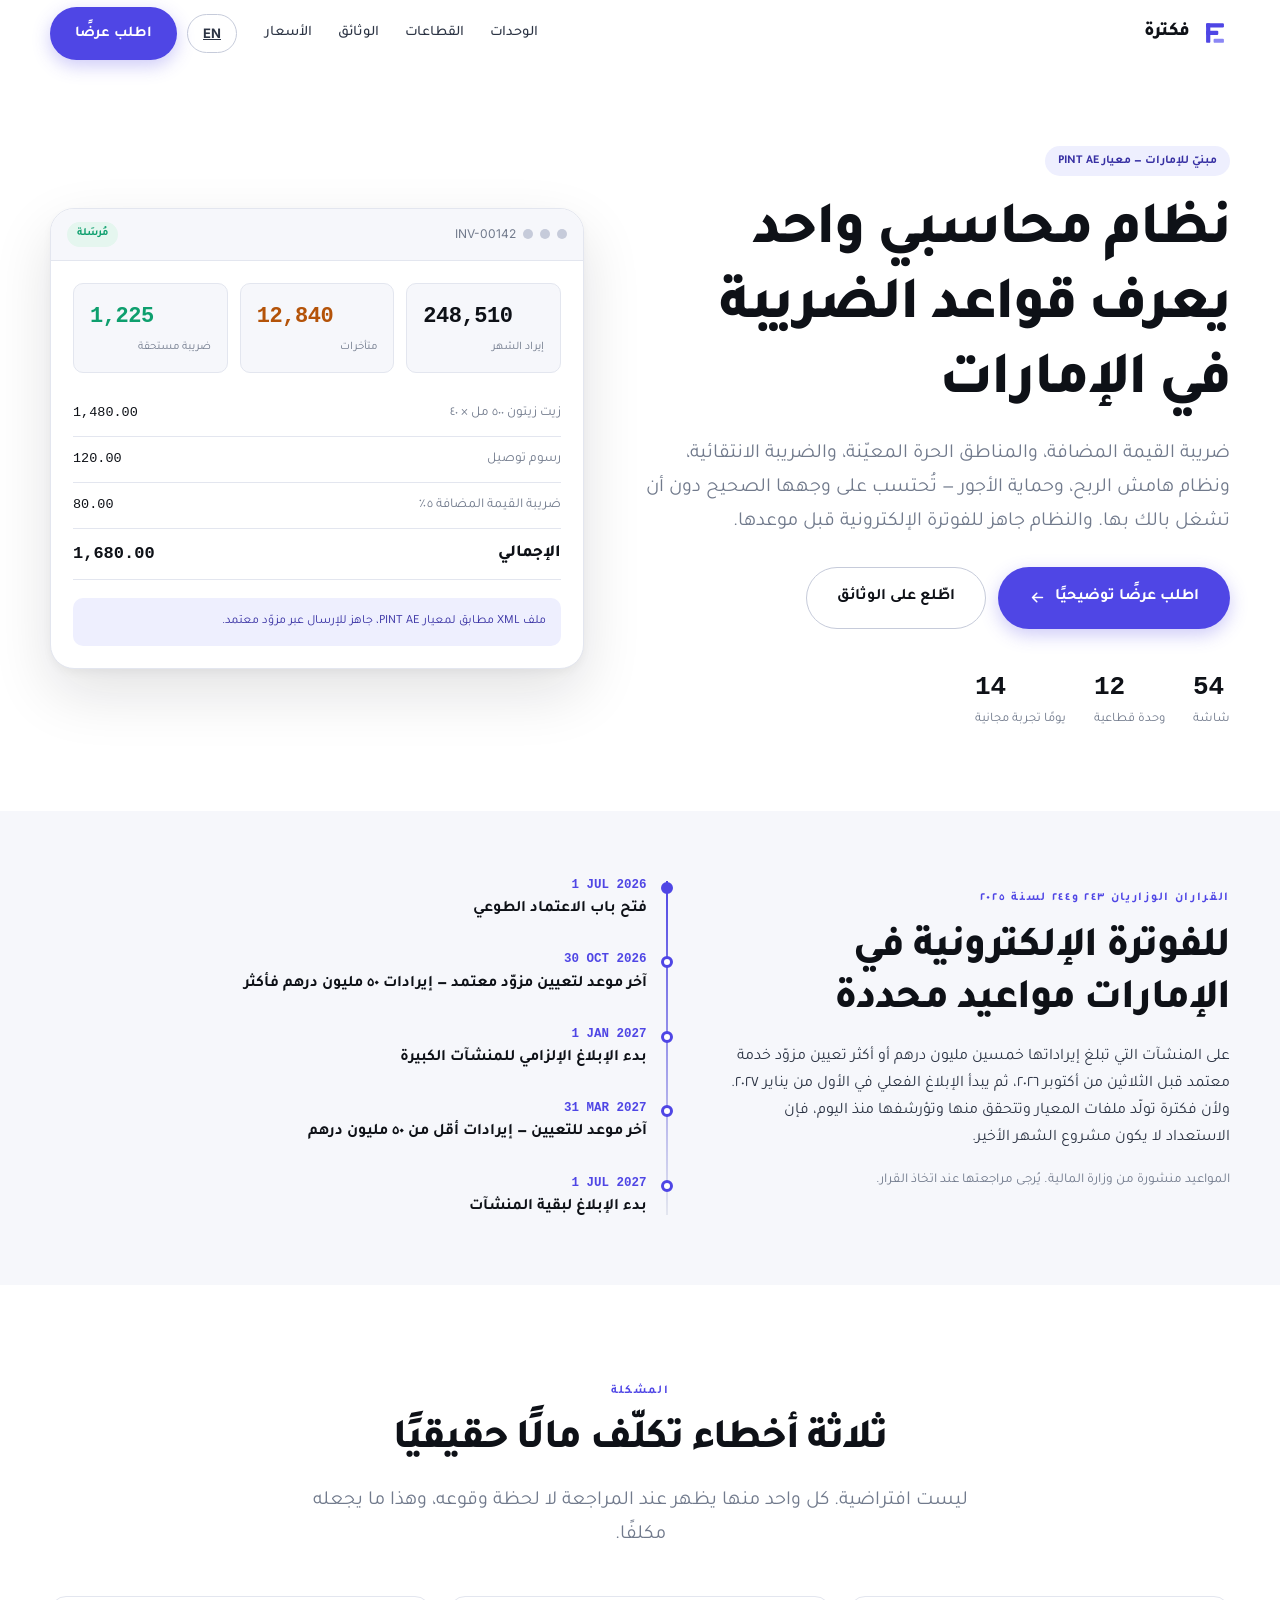
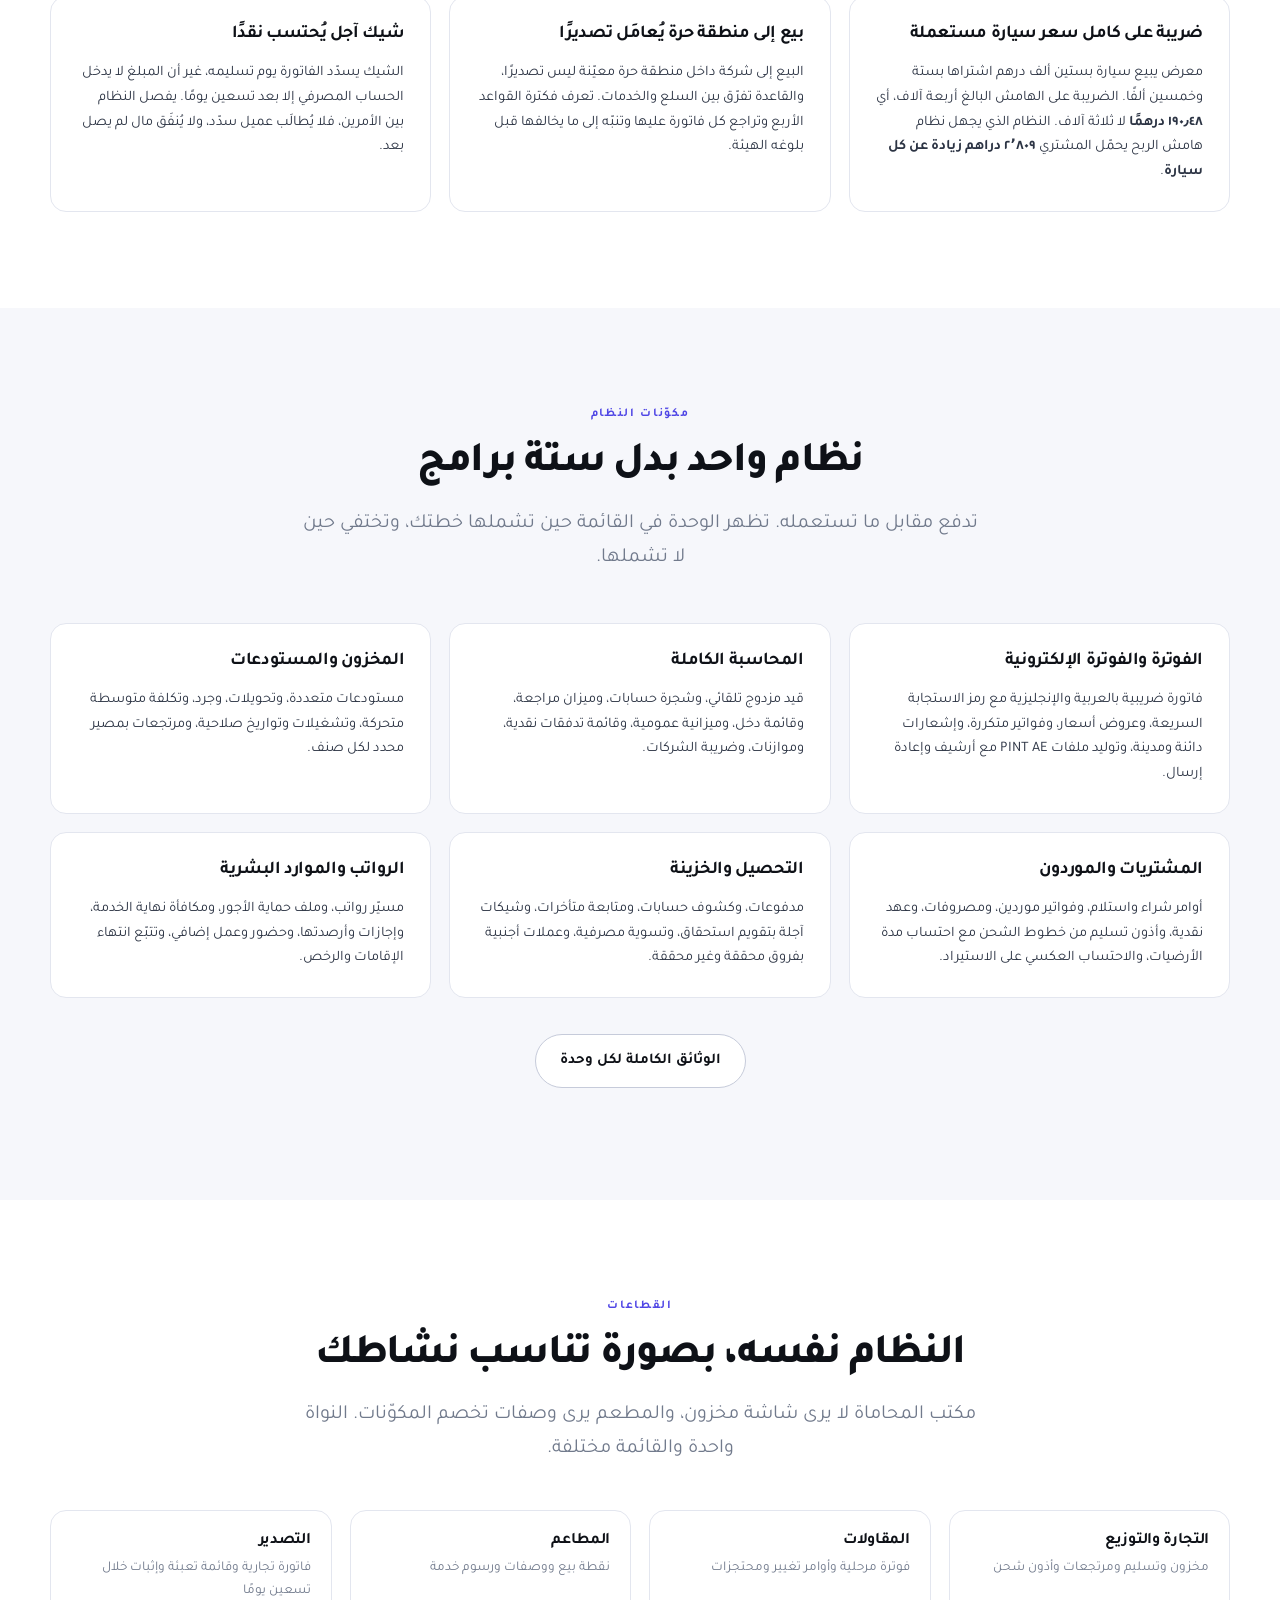
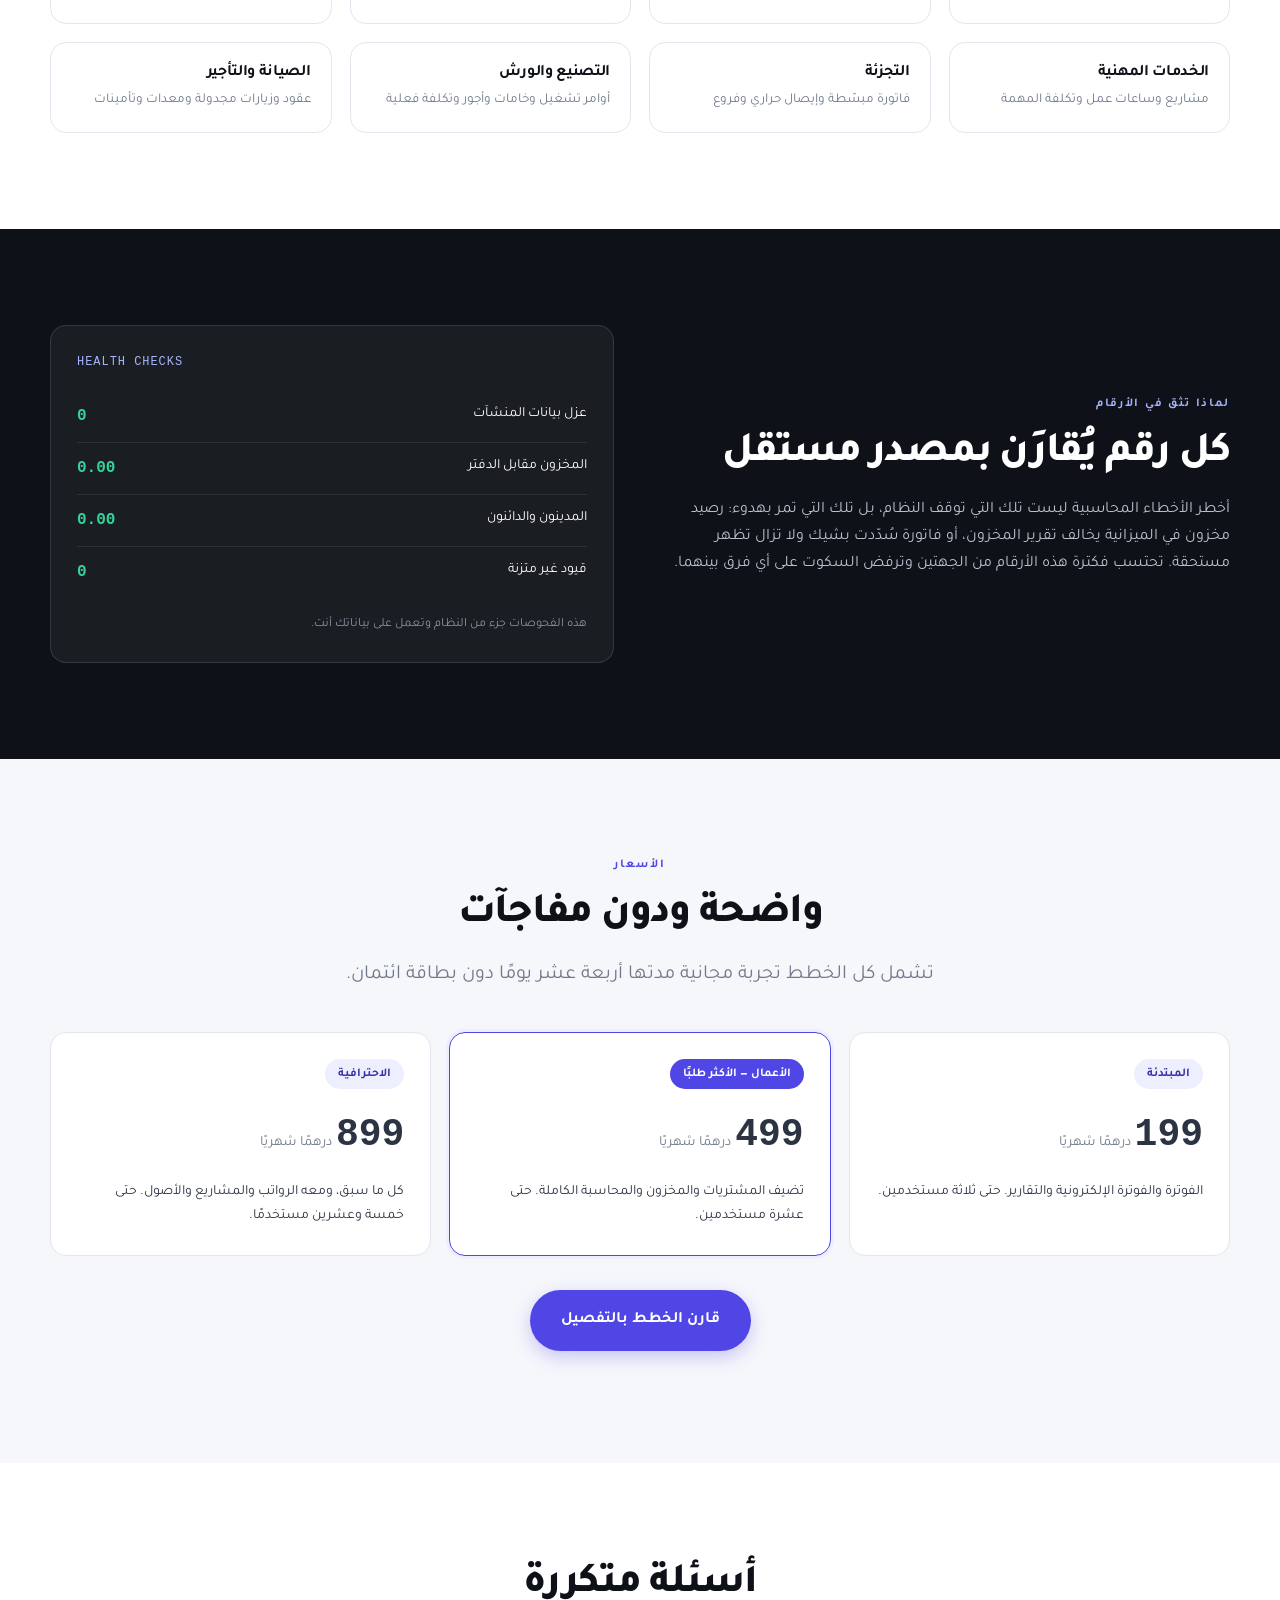
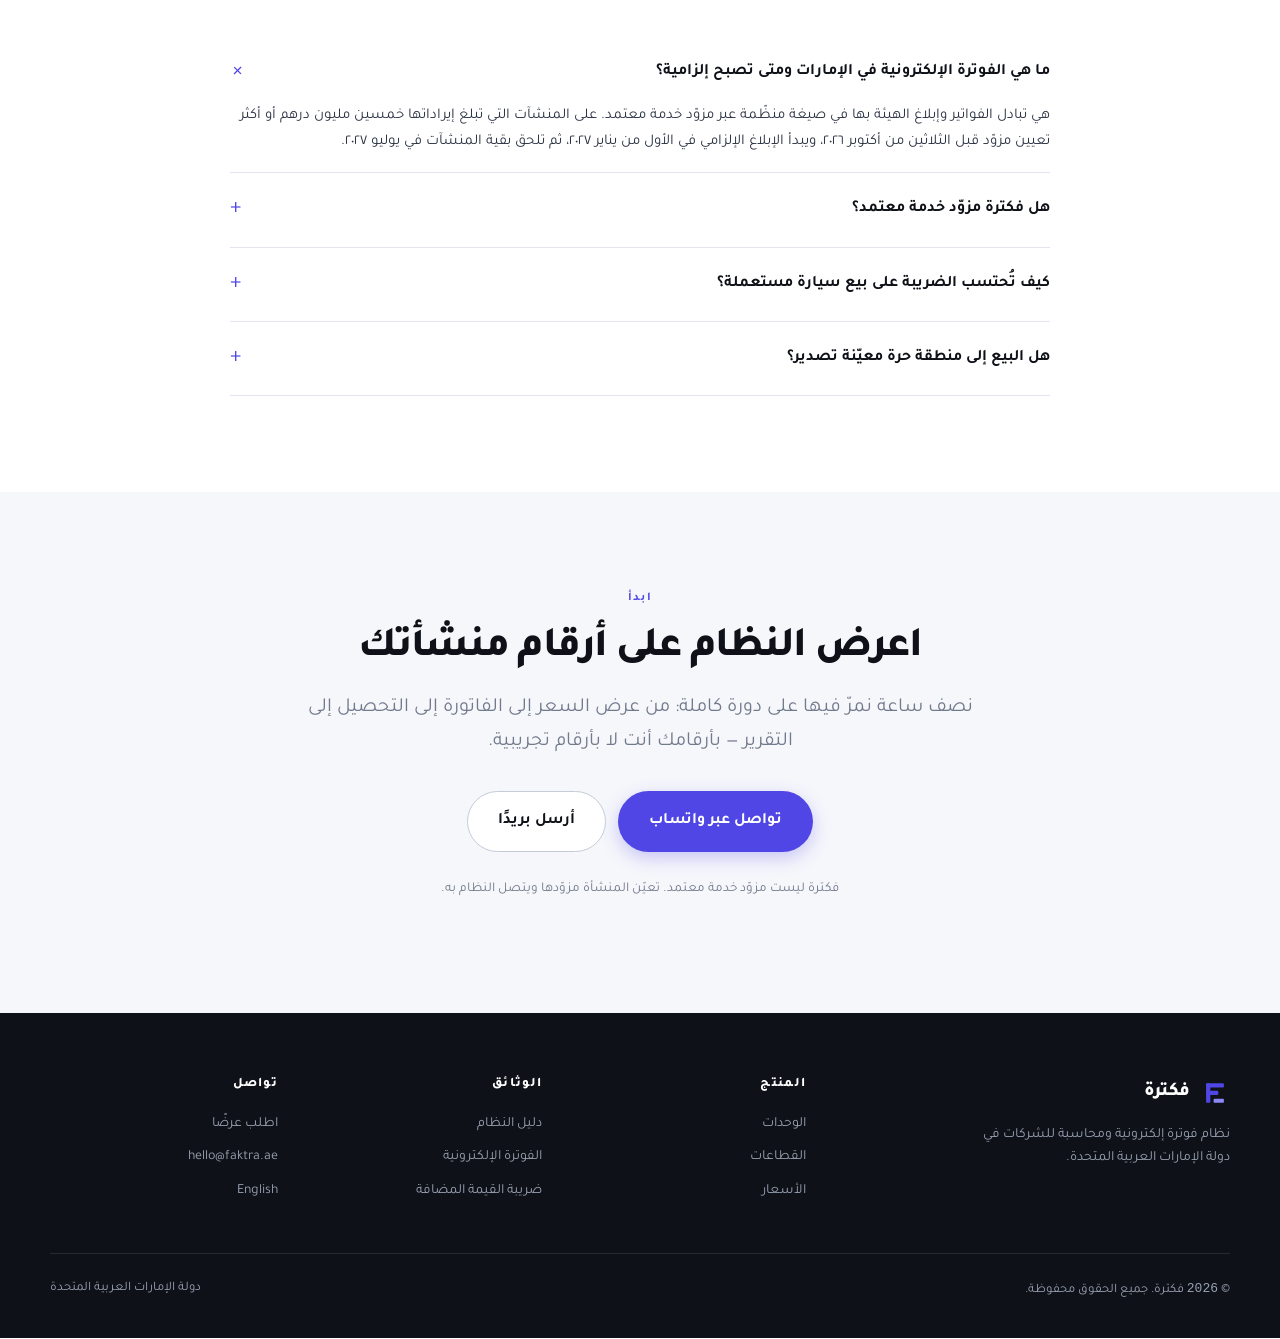
==== ar/index.html @ 19006c84 "موقع فكترة التسويقي ستّ صفحات في لغتين على عناوين مستقلة، مع بنية SEO كاملة وطبقة تعريف لمحركات البح" ====
<!doctype html>
<html lang="ar" dir="rtl">
<head>
<meta charset="utf-8">
<meta name="viewport" content="width=device-width, initial-scale=1">

<title>فكترة — نظام الفوترة الإلكترونية والمحاسبة للشركات في الإمارات</title>
<meta name="description" content="نظام محاسبي متكامل للشركات في الإمارات: فوترة إلكترونية بمعيار PINT AE، ضريبة القيمة المضافة، المناطق الحرة المعيّنة، المخزون، الرواتب وحماية الأجور. تجربة مجانية أربعة عشر يومًا.">

<link rel="canonical" href="https://faktra.ae/ar/">
<link rel="alternate" hreflang="ar" href="https://faktra.ae/ar/">
<link rel="alternate" hreflang="en" href="https://faktra.ae/en/">
<link rel="alternate" hreflang="x-default" href="https://faktra.ae/ar/">

<meta property="og:type" content="website">
<meta property="og:locale" content="ar_AE">
<meta property="og:locale:alternate" content="en_AE">
<meta property="og:site_name" content="فكترة">
<meta property="og:title" content="فكترة — نظام الفوترة الإلكترونية والمحاسبة للشركات في الإمارات">
<meta property="og:description" content="فوترة إلكترونية بمعيار PINT AE، وضريبة قيمة مضافة محسوبة وفق قواعد الإمارات، ومحاسبة ومخزون ورواتب في نظام واحد.">
<meta property="og:url" content="https://faktra.ae/ar/">
<meta name="twitter:card" content="summary_large_image">

<link rel="stylesheet" href="../site.css">

<script type="application/ld+json">
{
  "@context": "https://schema.org",
  "@graph": [
    {
      "@type": "Organization",
      "@id": "https://faktra.ae/#organization",
      "name": "فكترة",
      "alternateName": "Faktra",
      "url": "https://faktra.ae/",
      "description": "نظام فوترة إلكترونية ومحاسبة للشركات في دولة الإمارات العربية المتحدة.",
      "areaServed": { "@type": "Country", "name": "United Arab Emirates" },
      "knowsLanguage": ["ar", "en"]
    },
    {
      "@type": "SoftwareApplication",
      "@id": "https://faktra.ae/#software",
      "name": "فكترة",
      "applicationCategory": "BusinessApplication",
      "applicationSubCategory": "Accounting and e-invoicing software",
      "operatingSystem": "Web browser",
      "inLanguage": ["ar", "en"],
      "publisher": { "@id": "https://faktra.ae/#organization" },
      "featureList": [
        "فوترة ضريبية ثنائية اللغة برمز الاستجابة السريعة",
        "توليد ملفات PINT AE والتحقق منها وأرشفتها",
        "إقرار ضريبة القيمة المضافة",
        "قواعد المناطق الحرة المعيّنة",
        "نظام هامش الربح للسلع المستعملة",
        "الضريبة الانتقائية وإقرارها",
        "محاسبة بالقيد المزدوج وقوائم مالية",
        "إدارة المخزون بالتكلفة المتوسطة المتحركة",
        "المشتريات والموردون والشيكات الآجلة",
        "الرواتب وملف حماية الأجور ومكافأة نهاية الخدمة"
      ],
      "offers": [
        { "@type": "Offer", "name": "المبتدئة", "price": "199",
          "priceCurrency": "AED", "url": "https://faktra.ae/ar/pricing.html" },
        { "@type": "Offer", "name": "الأعمال", "price": "499",
          "priceCurrency": "AED", "url": "https://faktra.ae/ar/pricing.html" },
        { "@type": "Offer", "name": "الاحترافية", "price": "899",
          "priceCurrency": "AED", "url": "https://faktra.ae/ar/pricing.html" }
      ]
    },
    {
      "@type": "WebSite",
      "@id": "https://faktra.ae/#website",
      "url": "https://faktra.ae/",
      "name": "فكترة",
      "inLanguage": "ar",
      "publisher": { "@id": "https://faktra.ae/#organization" }
    },
    {
      "@type": "FAQPage",
      "mainEntity": [
        {
          "@type": "Question",
          "name": "ما هي الفوترة الإلكترونية في الإمارات ومتى تصبح إلزامية؟",
          "acceptedAnswer": {
            "@type": "Answer",
            "text": "الفوترة الإلكترونية في الإمارات هي تبادل الفواتير وإبلاغ الهيئة بها في صيغة منظّمة عبر مزوّد خدمة معتمد. وفق القرارين الوزاريين 243 و244 لسنة 2025، على المنشآت التي تبلغ إيراداتها خمسين مليون درهم أو أكثر تعيين مزوّد معتمد قبل الثلاثين من أكتوبر 2026، ويبدأ الإبلاغ الإلزامي في الأول من يناير 2027."
          }
        },
        {
          "@type": "Question",
          "name": "هل فكترة مزوّد خدمة معتمد؟",
          "acceptedAnswer": {
            "@type": "Answer",
            "text": "لا. تولّد فكترة الفاتورة بمعيار PINT AE وتتحقق منها وتؤرشفها وتتابع حالتها، بينما يمر الإبلاغ الرسمي عبر مزوّد معتمد تتعاقد معه المنشأة ويتصل به النظام."
          }
        },
        {
          "@type": "Question",
          "name": "كيف تُحتسب ضريبة القيمة المضافة على بيع سيارة مستعملة؟",
          "acceptedAnswer": {
            "@type": "Answer",
            "text": "تُحتسب على هامش الربح لا على سعر البيع الكامل. سيارة اشتُريت بـ 56,000 درهم وبيعت بـ 60,000 درهم هامشها 4,000 درهم، والضريبة داخله بنسبة 5/105 أي 190.48 درهمًا. احتساب النسبة على السعر الكامل يحمّل المشتري 2,809 دراهم زيادة."
          }
        },
        {
          "@type": "Question",
          "name": "هل البيع إلى شركة في منطقة حرة معيّنة يُعد تصديرًا؟",
          "acceptedAnswer": {
            "@type": "Answer",
            "text": "لا. الشركة داخل المنطقة الحرة المعيّنة شركة إماراتية، والبيع إليها من البر الرئيسي خاضع للضريبة بالنسبة الأساسية. كما أن قاعدة المناطق الحرة المعيّنة تشمل السلع دون الخدمات."
          }
        }
      ]
    }
  ]
}
</script>
</head>
<body>

<nav class="nav">
  <div class="shell nav-in">
    <a class="brand" href="./index.html" aria-label="فكترة، الصفحة الرئيسية">
      <svg viewBox="0 0 64 64" aria-hidden="true">
        <rect fill="#4F46E5" x="13" y="11" width="9" height="42" rx="2.5"/>
        <rect fill="#4F46E5" x="13" y="11" width="38" height="9" rx="2.5"/>
        <rect fill="#4F46E5" x="13" y="27" width="26" height="9" rx="2.5"/>
        <rect fill="#8B87F5" x="29" y="44" width="22" height="9" rx="2.5"/>
      </svg>
      <span>فكترة</span>
    </a>

    <div class="nav-links">
      <a href="#modules">الوحدات</a>
      <a href="#sectors">القطاعات</a>
      <a href="./docs.html">الوثائق</a>
      <a href="./pricing.html">الأسعار</a>
    </div>

    <div class="nav-act">
      <a class="lang" href="../en/index.html" hreflang="en" lang="en">EN</a>
      <a class="btn btn-primary" href="#contact">اطلب عرضًا</a>
      <button class="burger" aria-expanded="false" aria-label="القائمة">
        <span></span><span></span><span></span>
      </button>
    </div>
  </div>
</nav>

<main>

<!-- ══════════════ الواجهة ══════════════ -->
<section style="padding-top:78px;padding-bottom:80px;overflow:hidden">
  <div class="shell" style="display:grid;grid-template-columns:1.05fr .95fr;gap:56px;align-items:center">
    <div>
      <p class="pill reveal" style="margin-bottom:20px">مبنيّ للإمارات — معيار PINT AE</p>

      <h1 class="reveal d1">نظام محاسبي واحد<br>يعرف قواعد الضريبة في الإمارات</h1>

      <p class="lead reveal d2">
        ضريبة القيمة المضافة، والمناطق الحرة المعيّنة، والضريبة الانتقائية،
        ونظام هامش الربح، وحماية الأجور — تُحتسب على وجهها الصحيح دون أن
        تشغل بالك بها. والنظام جاهز للفوترة الإلكترونية قبل موعدها.
      </p>

      <div class="reveal d3" style="display:flex;gap:12px;flex-wrap:wrap;margin-top:28px">
        <a class="btn btn-primary btn-lg" href="#contact">
          اطلب عرضًا توضيحيًا
          <svg viewBox="0 0 24 24" fill="none" aria-hidden="true"><path d="M19 12H5M11 6l-6 6 6 6"
            stroke="currentColor" stroke-width="2.2" stroke-linecap="round" stroke-linejoin="round"/></svg>
        </a>
        <a class="btn btn-ghost btn-lg" href="./docs.html">اطّلع على الوثائق</a>
      </div>

      <div class="reveal d4" style="display:flex;gap:28px;margin-top:36px;flex-wrap:wrap">
        <div>
          <div class="n" style="font-size:26px;font-weight:800" data-count="54">54</div>
          <div style="font-size:13px;color:var(--muted)">شاشة</div>
        </div>
        <div>
          <div class="n" style="font-size:26px;font-weight:800" data-count="12">12</div>
          <div style="font-size:13px;color:var(--muted)">وحدة قطاعية</div>
        </div>
        <div>
          <div class="n" style="font-size:26px;font-weight:800" data-count="14">14</div>
          <div style="font-size:13px;color:var(--muted)">يومًا تجربة مجانية</div>
        </div>
      </div>
    </div>

    <div class="reveal d2 float">
      <figure class="mock" style="margin:0">
        <div class="mock-bar">
          <span class="mock-dot"></span><span class="mock-dot"></span><span class="mock-dot"></span>
          <span class="en" style="margin-inline-start:10px;font-size:12px;color:var(--muted)">INV-00142</span>
          <span class="pill ok" style="margin-inline-start:auto;font-size:11px;padding:3px 10px">مُرسَلة</span>
        </div>
        <div class="mock-body">
          <div class="sat" style="margin-bottom:18px">
            <div><div class="v">248,510</div><div class="l">إيراد الشهر</div></div>
            <div><div class="v" style="color:var(--warn)">12,840</div><div class="l">متأخرات</div></div>
            <div><div class="v" style="color:var(--pos)">1,225</div><div class="l">ضريبة مستحقة</div></div>
          </div>
          <div class="mock-row"><span class="mock-k">زيت زيتون ٥٠٠ مل × ٤٠</span><span class="n">1,480.00</span></div>
          <div class="mock-row"><span class="mock-k">رسوم توصيل</span><span class="n">120.00</span></div>
          <div class="mock-row"><span class="mock-k">ضريبة القيمة المضافة ٥٪</span><span class="n">80.00</span></div>
          <div class="mock-row"><span class="mock-tot">الإجمالي</span><span class="mock-tot n">1,680.00</span></div>
          <p style="margin:18px 0 0;padding:13px 15px;background:var(--indigo-wash);
                    border-radius:var(--r);font-size:12.5px;color:var(--indigo-deep)">
            ملف XML مطابق لمعيار PINT AE، جاهز للإرسال عبر مزوّد معتمد.
          </p>
        </div>
      </figure>
    </div>
  </div>
</section>

<!-- ══════════════ المواعيد ══════════════ -->
<section class="wash tight">
  <div class="shell" style="display:grid;grid-template-columns:.9fr 1.1fr;gap:48px;align-items:center">
    <div class="reveal">
      <p class="eyebrow">القراران الوزاريان ٢٤٣ و٢٤٤ لسنة ٢٠٢٥</p>
      <h2>للفوترة الإلكترونية في الإمارات مواعيد محددة</h2>
      <p>
        على المنشآت التي تبلغ إيراداتها خمسين مليون درهم أو أكثر تعيين مزوّد
        خدمة معتمد قبل الثلاثين من أكتوبر ٢٠٢٦، ثم يبدأ الإبلاغ الفعلي في
        الأول من يناير ٢٠٢٧. ولأن فكترة تولّد ملفات المعيار وتتحقق منها
        وتؤرشفها منذ اليوم، فإن الاستعداد لا يكون مشروع الشهر الأخير.
      </p>
      <p style="font-size:13.5px;color:var(--muted)">
        المواعيد منشورة من وزارة المالية. يُرجى مراجعتها عند اتخاذ القرار.
      </p>
    </div>

    <div class="reveal d2">
      <ol class="time" style="list-style:none;padding-inline-start:26px;margin:0">
        <li class="time-i done"><p class="time-d">1 JUL 2026</p>
          <strong>فتح باب الاعتماد الطوعي</strong></li>
        <li class="time-i"><p class="time-d">30 OCT 2026</p>
          <strong>آخر موعد لتعيين مزوّد معتمد — إيرادات ٥٠ مليون درهم فأكثر</strong></li>
        <li class="time-i"><p class="time-d">1 JAN 2027</p>
          <strong>بدء الإبلاغ الإلزامي للمنشآت الكبيرة</strong></li>
        <li class="time-i"><p class="time-d">31 MAR 2027</p>
          <strong>آخر موعد للتعيين — إيرادات أقل من ٥٠ مليون درهم</strong></li>
        <li class="time-i"><p class="time-d">1 JUL 2027</p>
          <strong>بدء الإبلاغ لبقية المنشآت</strong></li>
      </ol>
    </div>
  </div>
</section>

<!-- ══════════════ ثلاثة أخطاء ══════════════ -->
<section>
  <div class="shell">
    <div class="center" style="margin-bottom:44px">
      <p class="eyebrow">المشكلة</p>
      <h2 class="reveal">ثلاثة أخطاء تكلّف مالًا حقيقيًا</h2>
      <p class="lead reveal d2" style="margin-inline:auto">
        ليست افتراضية. كل واحد منها يظهر عند المراجعة لا لحظة وقوعه،
        وهذا ما يجعله مكلفًا.
      </p>
    </div>

    <div class="grid g3">
      <article class="card hover reveal">
        <h3 style="font-size:18px">ضريبة على كامل سعر سيارة مستعملة</h3>
        <p style="font-size:14.5px">
          معرض يبيع سيارة بستين ألف درهم اشتراها بستة وخمسين ألفًا. الضريبة
          على الهامش البالغ أربعة آلاف، أي <strong>١٩٠٫٤٨ درهمًا</strong> لا
          ثلاثة آلاف. النظام الذي يجهل نظام هامش الربح يحمّل المشتري
          <strong>٢٬٨٠٩ دراهم زيادة عن كل سيارة</strong>.
        </p>
      </article>

      <article class="card hover reveal d1">
        <h3 style="font-size:18px">بيع إلى منطقة حرة يُعامَل تصديرًا</h3>
        <p style="font-size:14.5px">
          البيع إلى شركة داخل منطقة حرة معيّنة ليس تصديرًا، والقاعدة تفرّق بين
          السلع والخدمات. تعرف فكترة القواعد الأربع وتراجع كل فاتورة عليها
          وتنبّه إلى ما يخالفها قبل بلوغه الهيئة.
        </p>
      </article>

      <article class="card hover reveal d2">
        <h3 style="font-size:18px">شيك آجل يُحتسب نقدًا</h3>
        <p style="font-size:14.5px">
          الشيك يسدّد الفاتورة يوم تسليمه، غير أن المبلغ لا يدخل الحساب
          المصرفي إلا بعد تسعين يومًا. يفصل النظام بين الأمرين، فلا يُطالَب
          عميل سدّد، ولا يُنفَق مال لم يصل بعد.
        </p>
      </article>
    </div>
  </div>
</section>

<!-- ══════════════ الوحدات ══════════════ -->
<section class="wash" id="modules">
  <div class="shell">
    <div class="center" style="margin-bottom:48px">
      <p class="eyebrow">مكوّنات النظام</p>
      <h2 class="reveal">نظام واحد بدل ستة برامج</h2>
      <p class="lead reveal d2" style="margin-inline:auto">
        تدفع مقابل ما تستعمله. تظهر الوحدة في القائمة حين تشملها خطتك،
        وتختفي حين لا تشملها.
      </p>
    </div>

    <div class="grid g3">
      <article class="card hover reveal">
        <h3 style="font-size:18px">الفوترة والفوترة الإلكترونية</h3>
        <p style="font-size:14.5px">فاتورة ضريبية بالعربية والإنجليزية مع رمز
          الاستجابة السريعة، وعروض أسعار، وفواتير متكررة، وإشعارات دائنة ومدينة،
          وتوليد ملفات PINT AE مع أرشيف وإعادة إرسال.</p>
      </article>
      <article class="card hover reveal d1">
        <h3 style="font-size:18px">المحاسبة الكاملة</h3>
        <p style="font-size:14.5px">قيد مزدوج تلقائي، وشجرة حسابات، وميزان مراجعة،
          وقائمة دخل، وميزانية عمومية، وقائمة تدفقات نقدية، وموازنات، وضريبة الشركات.</p>
      </article>
      <article class="card hover reveal d2">
        <h3 style="font-size:18px">المخزون والمستودعات</h3>
        <p style="font-size:14.5px">مستودعات متعددة، وتحويلات، وجرد، وتكلفة متوسطة
          متحركة، وتشغيلات وتواريخ صلاحية، ومرتجعات بمصير محدد لكل صنف.</p>
      </article>
      <article class="card hover reveal">
        <h3 style="font-size:18px">المشتريات والموردون</h3>
        <p style="font-size:14.5px">أوامر شراء واستلام، وفواتير موردين، ومصروفات،
          وعهد نقدية، وأذون تسليم من خطوط الشحن مع احتساب مدة الأرضيات،
          والاحتساب العكسي على الاستيراد.</p>
      </article>
      <article class="card hover reveal d1">
        <h3 style="font-size:18px">التحصيل والخزينة</h3>
        <p style="font-size:14.5px">مدفوعات، وكشوف حسابات، ومتابعة متأخرات، وشيكات
          آجلة بتقويم استحقاق، وتسوية مصرفية، وعملات أجنبية بفروق محققة وغير محققة.</p>
      </article>
      <article class="card hover reveal d2">
        <h3 style="font-size:18px">الرواتب والموارد البشرية</h3>
        <p style="font-size:14.5px">مسيّر رواتب، وملف حماية الأجور، ومكافأة نهاية
          الخدمة، وإجازات وأرصدتها، وحضور وعمل إضافي، وتتبّع انتهاء الإقامات والرخص.</p>
      </article>
    </div>

    <p class="center reveal" style="margin-top:36px">
      <a class="btn btn-ghost" href="./docs.html">الوثائق الكاملة لكل وحدة</a>
    </p>
  </div>
</section>

<!-- ══════════════ القطاعات ══════════════ -->
<section id="sectors">
  <div class="shell">
    <div class="center" style="margin-bottom:44px">
      <p class="eyebrow">القطاعات</p>
      <h2 class="reveal">النظام نفسه، بصورة تناسب نشاطك</h2>
      <p class="lead reveal d2" style="margin-inline:auto">
        مكتب المحاماة لا يرى شاشة مخزون، والمطعم يرى وصفات تخصم المكوّنات.
        النواة واحدة والقائمة مختلفة.
      </p>
    </div>

    <div class="grid g4">
      <article class="card hover reveal" style="padding:20px">
        <h3 style="font-size:16px;margin-bottom:6px">التجارة والتوزيع</h3>
        <p style="font-size:13.5px;margin:0;color:var(--muted)">مخزون وتسليم ومرتجعات وأذون شحن</p>
      </article>
      <article class="card hover reveal d1" style="padding:20px">
        <h3 style="font-size:16px;margin-bottom:6px">المقاولات</h3>
        <p style="font-size:13.5px;margin:0;color:var(--muted)">فوترة مرحلية وأوامر تغيير ومحتجزات</p>
      </article>
      <article class="card hover reveal d2" style="padding:20px">
        <h3 style="font-size:16px;margin-bottom:6px">المطاعم</h3>
        <p style="font-size:13.5px;margin:0;color:var(--muted)">نقطة بيع ووصفات ورسوم خدمة</p>
      </article>
      <article class="card hover reveal d3" style="padding:20px">
        <h3 style="font-size:16px;margin-bottom:6px">التصدير</h3>
        <p style="font-size:13.5px;margin:0;color:var(--muted)">فاتورة تجارية وقائمة تعبئة وإثبات خلال تسعين يومًا</p>
      </article>
      <article class="card hover reveal" style="padding:20px">
        <h3 style="font-size:16px;margin-bottom:6px">الخدمات المهنية</h3>
        <p style="font-size:13.5px;margin:0;color:var(--muted)">مشاريع وساعات عمل وتكلفة المهمة</p>
      </article>
      <article class="card hover reveal d1" style="padding:20px">
        <h3 style="font-size:16px;margin-bottom:6px">التجزئة</h3>
        <p style="font-size:13.5px;margin:0;color:var(--muted)">فاتورة مبسّطة وإيصال حراري وفروع</p>
      </article>
      <article class="card hover reveal d2" style="padding:20px">
        <h3 style="font-size:16px;margin-bottom:6px">التصنيع والورش</h3>
        <p style="font-size:13.5px;margin:0;color:var(--muted)">أوامر تشغيل وخامات وأجور وتكلفة فعلية</p>
      </article>
      <article class="card hover reveal d3" style="padding:20px">
        <h3 style="font-size:16px;margin-bottom:6px">الصيانة والتأجير</h3>
        <p style="font-size:13.5px;margin:0;color:var(--muted)">عقود وزيارات مجدولة ومعدات وتأمينات</p>
      </article>
    </div>
  </div>
</section>

<!-- ══════════════ الثقة ══════════════ -->
<section class="dark">
  <div class="shell" style="display:grid;grid-template-columns:1fr 1fr;gap:52px;align-items:center">
    <div class="reveal">
      <p class="eyebrow">لماذا تثق في الأرقام</p>
      <h2 style="color:#fff">كل رقم يُقارَن بمصدر مستقل</h2>
      <p>
        أخطر الأخطاء المحاسبية ليست تلك التي توقف النظام، بل تلك التي تمر
        بهدوء: رصيد مخزون في الميزانية يخالف تقرير المخزون، أو فاتورة سُدّدت
        بشيك ولا تزال تظهر مستحقة. تحتسب فكترة هذه الأرقام من الجهتين وترفض
        السكوت على أي فرق بينهما.
      </p>
    </div>

    <div class="reveal d2">
      <div style="background:rgba(255,255,255,.05);border:1px solid rgba(255,255,255,.12);
                  border-radius:var(--r-lg);padding:26px">
        <p class="en" style="font-family:var(--mono);font-size:12px;color:#A5B4FC;
                  letter-spacing:.08em;margin:0 0 18px">HEALTH CHECKS</p>
        <dl style="margin:0">
          <div style="display:flex;justify-content:space-between;padding:12px 0;
                      border-bottom:1px solid rgba(255,255,255,.09)">
            <dt style="font-size:14px">عزل بيانات المنشآت</dt>
            <dd class="n" style="margin:0;color:#34D399;font-weight:700">0</dd></div>
          <div style="display:flex;justify-content:space-between;padding:12px 0;
                      border-bottom:1px solid rgba(255,255,255,.09)">
            <dt style="font-size:14px">المخزون مقابل الدفتر</dt>
            <dd class="n" style="margin:0;color:#34D399;font-weight:700">0.00</dd></div>
          <div style="display:flex;justify-content:space-between;padding:12px 0;
                      border-bottom:1px solid rgba(255,255,255,.09)">
            <dt style="font-size:14px">المدينون والدائنون</dt>
            <dd class="n" style="margin:0;color:#34D399;font-weight:700">0.00</dd></div>
          <div style="display:flex;justify-content:space-between;padding:12px 0">
            <dt style="font-size:14px">قيود غير متزنة</dt>
            <dd class="n" style="margin:0;color:#34D399;font-weight:700">0</dd></div>
        </dl>
        <p style="font-size:12.5px;color:#8B93A5;margin:16px 0 0">
          هذه الفحوصات جزء من النظام وتعمل على بياناتك أنت.
        </p>
      </div>
    </div>
  </div>
</section>

<!-- ══════════════ الأسعار ══════════════ -->
<section class="wash">
  <div class="shell center">
    <p class="eyebrow">الأسعار</p>
    <h2 class="reveal">واضحة ودون مفاجآت</h2>
    <p class="lead reveal d2" style="margin:0 auto 40px">
      تشمل كل الخطط تجربة مجانية مدتها أربعة عشر يومًا دون بطاقة ائتمان.
    </p>

    <div class="grid g3" style="text-align:start">
      <article class="card hover reveal">
        <p class="pill" style="margin-bottom:14px">المبتدئة</p>
        <p style="margin-bottom:14px">
          <span class="n" style="font-size:38px;font-weight:800">199</span>
          <span style="color:var(--muted);font-size:14px"> درهمًا شهريًا</span></p>
        <p style="font-size:14px">الفوترة والفوترة الإلكترونية والتقارير. حتى ثلاثة مستخدمين.</p>
      </article>
      <article class="card hover reveal d1" style="border-color:var(--indigo);
               box-shadow:0 0 0 3px var(--indigo-wash)">
        <p class="pill" style="margin-bottom:14px;background:var(--indigo);color:#fff">
          الأعمال — الأكثر طلبًا</p>
        <p style="margin-bottom:14px">
          <span class="n" style="font-size:38px;font-weight:800">499</span>
          <span style="color:var(--muted);font-size:14px"> درهمًا شهريًا</span></p>
        <p style="font-size:14px">تضيف المشتريات والمخزون والمحاسبة الكاملة. حتى عشرة مستخدمين.</p>
      </article>
      <article class="card hover reveal d2">
        <p class="pill" style="margin-bottom:14px">الاحترافية</p>
        <p style="margin-bottom:14px">
          <span class="n" style="font-size:38px;font-weight:800">899</span>
          <span style="color:var(--muted);font-size:14px"> درهمًا شهريًا</span></p>
        <p style="font-size:14px">كل ما سبق، ومعه الرواتب والمشاريع والأصول. حتى خمسة وعشرين مستخدمًا.</p>
      </article>
    </div>

    <p class="reveal" style="margin-top:34px">
      <a class="btn btn-primary btn-lg" href="./pricing.html">قارن الخطط بالتفصيل</a>
    </p>
  </div>
</section>

<!-- ══════════════ أسئلة ══════════════ -->
<section>
  <div class="shell" style="max-width:820px">
    <div class="center" style="margin-bottom:24px">
      <h2 class="reveal">أسئلة متكررة</h2>
    </div>
    <div class="faq reveal d1">
      <details open>
        <summary>ما هي الفوترة الإلكترونية في الإمارات ومتى تصبح إلزامية؟</summary>
        <p>هي تبادل الفواتير وإبلاغ الهيئة بها في صيغة منظّمة عبر مزوّد خدمة
          معتمد. على المنشآت التي تبلغ إيراداتها خمسين مليون درهم أو أكثر تعيين
          مزوّد قبل الثلاثين من أكتوبر ٢٠٢٦، ويبدأ الإبلاغ الإلزامي في الأول من
          يناير ٢٠٢٧، ثم تلحق بقية المنشآت في يوليو ٢٠٢٧.</p>
      </details>
      <details>
        <summary>هل فكترة مزوّد خدمة معتمد؟</summary>
        <p>لا. تولّد فكترة الفاتورة بمعيار PINT AE وتتحقق منها وتؤرشفها وتتابع
          حالتها، ويمر الإبلاغ الرسمي عبر مزوّد معتمد تتعاقد معه المنشأة ويتصل
          به النظام.</p>
      </details>
      <details>
        <summary>كيف تُحتسب الضريبة على بيع سيارة مستعملة؟</summary>
        <p>على هامش الربح لا على السعر الكامل. سيارة اشتُريت بـ ٥٦٬٠٠٠ درهم
          وبيعت بـ ٦٠٬٠٠٠ هامشها ٤٬٠٠٠، والضريبة داخله بنسبة ٥ إلى ١٠٥ أي
          ١٩٠٫٤٨ درهمًا.</p>
      </details>
      <details>
        <summary>هل البيع إلى منطقة حرة معيّنة تصدير؟</summary>
        <p>لا. الشركة داخل المنطقة الحرة المعيّنة شركة إماراتية، والبيع إليها من
          البر الرئيسي خاضع للنسبة الأساسية. كما أن القاعدة تشمل السلع دون
          الخدمات.</p>
      </details>
    </div>
  </div>
</section>

<!-- ══════════════ تواصل ══════════════ -->
<section class="wash" id="contact">
  <div class="shell center" style="max-width:720px">
    <p class="eyebrow">ابدأ</p>
    <h2 class="reveal">اعرض النظام على أرقام منشأتك</h2>
    <p class="lead reveal d2" style="margin:0 auto 32px">
      نصف ساعة نمرّ فيها على دورة كاملة: من عرض السعر إلى الفاتورة إلى
      التحصيل إلى التقرير — بأرقامك أنت لا بأرقام تجريبية.
    </p>

    <p class="reveal d3" style="display:flex;gap:12px;justify-content:center;flex-wrap:wrap">
      <!-- ⬇ استبدل الرقم برقم واتساب الخاص بك ⬇ -->
      <a class="btn btn-primary btn-lg" rel="noopener" target="_blank"
         href="https://wa.me/971500000000?text=%D8%A7%D9%84%D8%B3%D9%84%D8%A7%D9%85%20%D8%B9%D9%84%D9%8A%D9%83%D9%85%D8%8C%20%D8%A3%D9%88%D8%AF%20%D9%85%D8%B9%D8%B1%D9%81%D8%A9%20%D8%A7%D9%84%D9%85%D8%B2%D9%8A%D8%AF%20%D8%B9%D9%86%20%D9%81%D9%83%D8%AA%D8%B1%D8%A9">
        تواصل عبر واتساب</a>
      <a class="btn btn-ghost btn-lg" href="mailto:hello@faktra.ae?subject=%D8%B7%D9%84%D8%A8%20%D8%B9%D8%B1%D8%B6">
        أرسل بريدًا</a>
    </p>

    <p class="reveal d4" style="font-size:13.5px;color:var(--muted);margin-top:26px">
      فكترة ليست مزوّد خدمة معتمد. تعيّن المنشأة مزوّدها ويتصل النظام به.
    </p>
  </div>
</section>

</main>

<footer>
  <div class="shell">
    <div class="foot-grid">
      <div>
        <p class="brand" style="color:#fff;margin-bottom:14px">
          <svg viewBox="0 0 64 64" aria-hidden="true">
            <rect fill="#4F46E5" x="13" y="11" width="9" height="42" rx="2.5"/>
            <rect fill="#4F46E5" x="13" y="11" width="38" height="9" rx="2.5"/>
            <rect fill="#4F46E5" x="13" y="27" width="26" height="9" rx="2.5"/>
            <rect fill="#8B87F5" x="29" y="44" width="22" height="9" rx="2.5"/>
          </svg>
          <span>فكترة</span>
        </p>
        <p style="color:#98A1B2;font-size:14px;max-width:34ch">
          نظام فوترة إلكترونية ومحاسبة للشركات في دولة الإمارات العربية المتحدة.
        </p>
      </div>
      <nav>
        <h2 style="font-size:13px;letter-spacing:.1em;text-transform:uppercase;color:#fff;margin:0 0 14px">المنتج</h2>
        <a href="./index.html#modules">الوحدات</a>
        <a href="./index.html#sectors">القطاعات</a>
        <a href="./pricing.html">الأسعار</a>
      </nav>
      <nav>
        <h2 style="font-size:13px;letter-spacing:.1em;text-transform:uppercase;color:#fff;margin:0 0 14px">الوثائق</h2>
        <a href="./docs.html">دليل النظام</a>
        <a href="./docs.html#einvoicing">الفوترة الإلكترونية</a>
        <a href="./docs.html#vat">ضريبة القيمة المضافة</a>
      </nav>
      <nav>
        <h2 style="font-size:13px;letter-spacing:.1em;text-transform:uppercase;color:#fff;margin:0 0 14px">تواصل</h2>
        <a href="./index.html#contact">اطلب عرضًا</a>
        <a href="mailto:hello@faktra.ae">hello@faktra.ae</a>
        <a href="../en/index.html" hreflang="en" lang="en">English</a>
      </nav>
    </div>
    <div class="foot-end">
      <span>© <span class="n">2026</span> فكترة. جميع الحقوق محفوظة.</span>
      <span>دولة الإمارات العربية المتحدة</span>
    </div>
  </div>
</footer>

<script src="../site.js"></script>
</body>
</html>
---- site.css ----
/* ============================================================
   Faktra — موقع التسويق
   نظام التصميم

   الألوان والخطوط مأخوذة من `faktra-ui/faktra-app.css` بدل ما
   تتخترع من جديد: العميل هيشوف الموقع الأول وبعدين النظام، ولو
   الاتنين مش نفس الحاجة بصرياً بيحس إنه دخل مكان تاني.

   الحركات جميعها تحترم `prefers-reduced-motion`. هذه ليست
   تفصيلة: الحركة تُتعب بعض الناس فعلًا، وموقع محاسبي يتقافز أمام
   مدير مالي يقلّل الثقة لا يزيدها.

   الملف نفسه يخدم النسختين العربية والإنجليزية، والاتجاه يأتي من
   `dir` على عنصر html. لا توجد قاعدة تخفي لغة وتُظهر أخرى، لأن
   كل لغة صارت في عنوان مستقل.
   ============================================================ */

@import url('https://fonts.googleapis.com/css2?family=Tajawal:wght@400;500;700;800&family=Inter:wght@400;500;600;700;800&display=swap');

:root {
  /* الهوية — نفس قيم النظام */
  --ink: #0E1117;
  --ink-2: #2C3444;
  --muted: #717A8C;
  --line: #E3E6EF;
  --line-strong: #C6CBDA;
  --paper: #F6F7FB;
  --surface: #FFFFFF;

  --indigo: #4F46E5;
  --indigo-deep: #3730A3;
  --indigo-wash: #EEEFFE;

  --pos: #0E9F6E;
  --pos-wash: #E5F6EF;
  --warn: #B45309;
  --warn-wash: #FDF2E2;
  --neg: #C2334A;
  --neg-wash: #FBE9EC;

  --r: 10px;
  --r-lg: 16px;
  --r-xl: 24px;

  --shadow-sm: 0 1px 2px rgba(14, 17, 23, .06), 0 1px 3px rgba(14, 17, 23, .04);
  --shadow: 0 2px 4px rgba(14, 17, 23, .04), 0 12px 28px rgba(14, 17, 23, .08);
  --shadow-lg: 0 4px 8px rgba(14, 17, 23, .04), 0 24px 60px rgba(14, 17, 23, .12);

  --sans-ar: 'Tajawal', system-ui, sans-serif;
  --sans-en: 'Inter', system-ui, -apple-system, sans-serif;
  --mono: ui-monospace, 'SF Mono', Menlo, monospace;

  --shell: 1180px;
  --nav-h: 68px;
}

*, *::before, *::after { box-sizing: border-box; }

html { scroll-behavior: smooth; scroll-padding-top: calc(var(--nav-h) + 20px); }

body {
  margin: 0;
  background: var(--surface);
  color: var(--ink);
  font-family: var(--sans-ar);
  font-size: 16px;
  line-height: 1.7;
  -webkit-font-smoothing: antialiased;
  overflow-x: hidden;
}

/* اللغة والاتجاه.
   الصفحة بتتقلب كلها بـ`dir` على <html>، والنصوص بتتبدل بإظهار
   وإخفاء عناصر [data-ar] و[data-en] — أبسط وأسرع من قاموس JS،
   وبيخلي النص كله موجود في الـHTML للـSEO ولمحركات البحث. */
html[dir="ltr"] body { font-family: var(--sans-en); }

/* الأرقام دايماً لاتينية ومن الشمال لليمين حتى في الوضع العربي */
.n, .num { font-family: var(--mono); direction: ltr; unicode-bidi: isolate;
  font-variant-numeric: tabular-nums; }
.en { font-family: var(--sans-en); direction: ltr; unicode-bidi: isolate; }

img, svg { max-width: 100%; }
a { color: inherit; }

/* ---------- الهيكل ---------- */

.shell { width: min(var(--shell), calc(100% - 40px)); margin-inline: auto; }
section { padding: 96px 0; position: relative; }
section.tight { padding: 64px 0; }
.wash { background: var(--paper); }
.dark { background: var(--ink); color: #fff; }
.dark .lead, .dark p { color: #B9C0CE; }

.eyebrow {
  font-size: 12px; font-weight: 700; letter-spacing: .14em;
  text-transform: uppercase; color: var(--indigo);
  margin-bottom: 14px;
}
.dark .eyebrow { color: #A5B4FC; }

h1, h2, h3, h4 { line-height: 1.25; margin: 0 0 16px; letter-spacing: -.02em; }
h1 { font-size: clamp(34px, 5.2vw, 60px); font-weight: 800; letter-spacing: -.035em; }
h2 { font-size: clamp(27px, 3.6vw, 42px); font-weight: 800; letter-spacing: -.03em; }
h3 { font-size: clamp(19px, 2vw, 24px); font-weight: 700; }
h4 { font-size: 17px; font-weight: 700; }

p { margin: 0 0 16px; color: var(--ink-2); }
.lead { font-size: clamp(17px, 1.9vw, 20px); color: var(--muted); max-width: 62ch; }
.center { text-align: center; }
.center .lead { margin-inline: auto; }

/* ---------- الأزرار ---------- */

.btn {
  display: inline-flex; align-items: center; gap: 9px;
  padding: 13px 24px; border-radius: 999px;
  font-family: inherit; font-size: 15px; font-weight: 700;
  text-decoration: none; border: 1px solid transparent; cursor: pointer;
  transition: transform .18s cubic-bezier(.2,.8,.2,1), box-shadow .18s, background .18s;
  white-space: nowrap;
}
.btn-primary { background: var(--indigo); color: #fff; box-shadow: 0 6px 18px rgba(79,70,229,.28); }
.btn-primary:hover { background: var(--indigo-deep); transform: translateY(-2px);
  box-shadow: 0 10px 26px rgba(79,70,229,.36); }
.btn-ghost { background: var(--surface); color: var(--ink); border-color: var(--line-strong); }
.btn-ghost:hover { border-color: var(--ink); transform: translateY(-2px); }
.dark .btn-ghost { background: transparent; color: #fff; border-color: rgba(255,255,255,.28); }
.dark .btn-ghost:hover { border-color: #fff; background: rgba(255,255,255,.06); }
.btn-lg { padding: 16px 30px; font-size: 16px; }
.btn svg { width: 17px; height: 17px; flex: none; }

/* ---------- شريط التنقل ---------- */

.nav {
  position: sticky; top: 0; z-index: 60; height: var(--nav-h);
  background: rgba(255,255,255,.82);
  backdrop-filter: saturate(180%) blur(14px);
  -webkit-backdrop-filter: saturate(180%) blur(14px);
  border-bottom: 1px solid transparent;
  transition: border-color .25s, box-shadow .25s;
}
.nav.stuck { border-bottom-color: var(--line); box-shadow: 0 1px 20px rgba(14,17,23,.05); }
.nav-in { display: flex; align-items: center; gap: 28px; height: 100%; }
.brand { display: flex; align-items: center; gap: 10px; text-decoration: none;
  font-weight: 800; font-size: 19px; letter-spacing: -.02em; }
.brand svg { width: 30px; height: 30px; }
.nav-links { display: flex; gap: 26px; margin-inline-start: auto; align-items: center; }
.nav-links a { text-decoration: none; font-size: 14.5px; font-weight: 500;
  color: var(--ink-2); transition: color .16s; position: relative; }
.nav-links a:hover { color: var(--indigo); }
.nav-links a.on { color: var(--indigo); font-weight: 700; }
.nav-act { display: flex; align-items: center; gap: 10px; }

.lang {
  border: 1px solid var(--line-strong); background: var(--surface);
  border-radius: 999px; padding: 7px 15px; cursor: pointer;
  font-family: var(--sans-en); font-size: 13px; font-weight: 700;
  color: var(--ink-2); transition: border-color .16s, color .16s;
}
.lang:hover { border-color: var(--indigo); color: var(--indigo); }

.burger { display: none; border: 1px solid var(--line-strong); background: var(--surface);
  border-radius: var(--r); padding: 9px 11px; cursor: pointer; }
.burger span { display: block; width: 18px; height: 2px; background: var(--ink);
  border-radius: 2px; }
.burger span + span { margin-top: 4px; }

/* ---------- البطاقات ---------- */

.grid { display: grid; gap: 18px; }
.g2 { grid-template-columns: repeat(2, 1fr); }
.g3 { grid-template-columns: repeat(3, 1fr); }
.g4 { grid-template-columns: repeat(4, 1fr); }

.card {
  background: var(--surface); border: 1px solid var(--line);
  border-radius: var(--r-lg); padding: 26px;
  transition: transform .22s cubic-bezier(.2,.8,.2,1), box-shadow .22s, border-color .22s;
}
.card.hover:hover { transform: translateY(-4px); box-shadow: var(--shadow);
  border-color: var(--line-strong); }
.card p:last-child { margin-bottom: 0; }
.card .ico {
  width: 42px; height: 42px; border-radius: 12px; display: grid; place-items: center;
  background: var(--indigo-wash); color: var(--indigo); margin-bottom: 16px;
}
.card .ico svg { width: 21px; height: 21px; }

.pill {
  display: inline-flex; align-items: center; gap: 6px;
  font-size: 12px; font-weight: 700; padding: 5px 13px; border-radius: 999px;
  background: var(--indigo-wash); color: var(--indigo-deep);
}
.pill.ok { background: var(--pos-wash); color: var(--pos); }
.pill.warn { background: var(--warn-wash); color: var(--warn); }
.dark .pill { background: rgba(255,255,255,.1); color: #C7D2FE; }

/* ---------- الحركات ---------- */

/* الظهور عند التمرير. العناصر مخفية بـJS مش بـCSS، عشان لو
   الجافاسكريبت وقع الصفحة تفضل مقروءة بالكامل بدل ما تبقى بيضا. */
.js .reveal { opacity: 0; transform: translateY(22px);
  transition: opacity .7s cubic-bezier(.2,.8,.2,1), transform .7s cubic-bezier(.2,.8,.2,1); }
.js .reveal.in { opacity: 1; transform: none; }
.js .reveal.d1 { transition-delay: .07s }
.js .reveal.d2 { transition-delay: .14s }
.js .reveal.d3 { transition-delay: .21s }
.js .reveal.d4 { transition-delay: .28s }
.js .reveal.d5 { transition-delay: .35s }
.js .reveal.d6 { transition-delay: .42s }

@keyframes floaty { 0%,100% { transform: translateY(0) } 50% { transform: translateY(-9px) } }
@keyframes drawline { to { stroke-dashoffset: 0 } }
@keyframes shimmer { 100% { background-position: 200% 0 } }
@keyframes pop { 0% { transform: scale(.88); opacity: 0 } 100% { transform: scale(1); opacity: 1 } }
@keyframes slidein { 0% { transform: translateY(10px); opacity: 0 } 100% { transform: none; opacity: 1 } }

.float { animation: floaty 6s ease-in-out infinite; }

@media (prefers-reduced-motion: reduce) {
  html { scroll-behavior: auto; }
  *, *::before, *::after {
    animation-duration: .001ms !important; animation-iteration-count: 1 !important;
    transition-duration: .001ms !important;
  }
  .js .reveal { opacity: 1 !important; transform: none !important; }
}

/* ---------- محاكاة واجهة النظام في الهيرو ---------- */

.mock {
  background: var(--surface); border: 1px solid var(--line);
  border-radius: var(--r-xl); box-shadow: var(--shadow-lg);
  overflow: hidden; position: relative;
}
.mock-bar { display: flex; align-items: center; gap: 7px; padding: 13px 16px;
  border-bottom: 1px solid var(--line); background: var(--paper); }
.mock-dot { width: 10px; height: 10px; border-radius: 50%; background: var(--line-strong); }
.mock-body { padding: 22px; }
.mock-row { display: flex; align-items: center; justify-content: space-between;
  padding: 11px 0; border-bottom: 1px solid var(--line); font-size: 13.5px; }
.mock-row:last-child { border-bottom: 0; }
.mock-k { color: var(--muted); }
.mock-tot { font-weight: 800; font-size: 17px; }

.sat { display: grid; grid-template-columns: repeat(3, 1fr); gap: 12px; }
.sat .v { font-family: var(--mono); font-size: 22px; font-weight: 700;
  letter-spacing: -.02em; direction: ltr; }
.sat .l { font-size: 11.5px; color: var(--muted); margin-top: 3px; }
.sat > div { background: var(--paper); border: 1px solid var(--line);
  border-radius: var(--r); padding: 14px 16px; }

/* ---------- الجدول الزمني ---------- */

.time { position: relative; padding-inline-start: 26px; }
.time::before { content: ''; position: absolute; inset-inline-start: 5px; top: 6px; bottom: 6px;
  width: 2px; background: linear-gradient(var(--indigo), var(--line)); }
.time-i { position: relative; padding-bottom: 26px; }
.time-i:last-child { padding-bottom: 0; }
.time-i::before { content: ''; position: absolute; inset-inline-start: -26px; top: 7px;
  width: 12px; height: 12px; border-radius: 50%; background: var(--surface);
  border: 3px solid var(--indigo); }
.time-i.done::before { background: var(--indigo); }
.time-d { font-family: var(--mono); font-size: 12.5px; color: var(--indigo);
  font-weight: 700; direction: ltr; }


/* ---------- الأسئلة المتكررة ---------- */

.faq details { border-bottom: 1px solid var(--line); padding: 18px 0; }
.faq summary { cursor: pointer; font-weight: 700; font-size: 16px; list-style: none;
  display: flex; justify-content: space-between; gap: 16px; align-items: center; }
.faq summary::-webkit-details-marker { display: none; }
.faq summary::after { content: '+'; font-size: 22px; color: var(--indigo);
  font-weight: 400; transition: transform .2s; }
.faq details[open] summary::after { transform: rotate(45deg); }
.faq p { margin: 12px 0 0; font-size: 15px; }

/* ---------- التذييل: روابط داخل عناصر nav ---------- */
footer nav a { color: #98A1B2; text-decoration: none; display: block; padding: 5px 0; }
footer nav a:hover { color: #fff; }

/* ---------- الجدول الزمني كقائمة مرتبة ---------- */
.time li { list-style: none; }
.time p { margin: 0; }

/* ---------- التذييل ---------- */

footer { background: var(--ink); color: #98A1B2; padding: 64px 0 36px; font-size: 14px; }
footer h5 { color: #fff; font-size: 13px; letter-spacing: .1em; text-transform: uppercase;
  margin: 0 0 14px; }
footer a { color: #98A1B2; text-decoration: none; display: block; padding: 5px 0;
  transition: color .16s; }
footer a:hover { color: #fff; }
.foot-grid { display: grid; grid-template-columns: 1.7fr repeat(3, 1fr); gap: 36px; }
.foot-end { margin-top: 44px; padding-top: 24px; border-top: 1px solid rgba(255,255,255,.1);
  display: flex; justify-content: space-between; gap: 16px; flex-wrap: wrap; font-size: 13px; }

/* ---------- الموبايل ---------- */

@media (max-width: 940px) {
  .g4 { grid-template-columns: repeat(2, 1fr); }
  .g3 { grid-template-columns: repeat(2, 1fr); }
  .foot-grid { grid-template-columns: 1fr 1fr; }
}
@media (max-width: 720px) {
  section { padding: 64px 0; }
  .nav-links { display: none; position: fixed; inset: var(--nav-h) 0 auto;
    background: var(--surface); flex-direction: column; align-items: stretch;
    gap: 0; padding: 12px 20px 22px; border-bottom: 1px solid var(--line);
    box-shadow: var(--shadow); }
  .nav-links.open { display: flex; }
  .nav-links a { padding: 13px 0; border-bottom: 1px solid var(--line); font-size: 16px; }
  .burger { display: block; }
  .g2, .g3, .g4 { grid-template-columns: 1fr; }
  .foot-grid { grid-template-columns: 1fr; gap: 26px; }
  .sat { grid-template-columns: 1fr; }
}
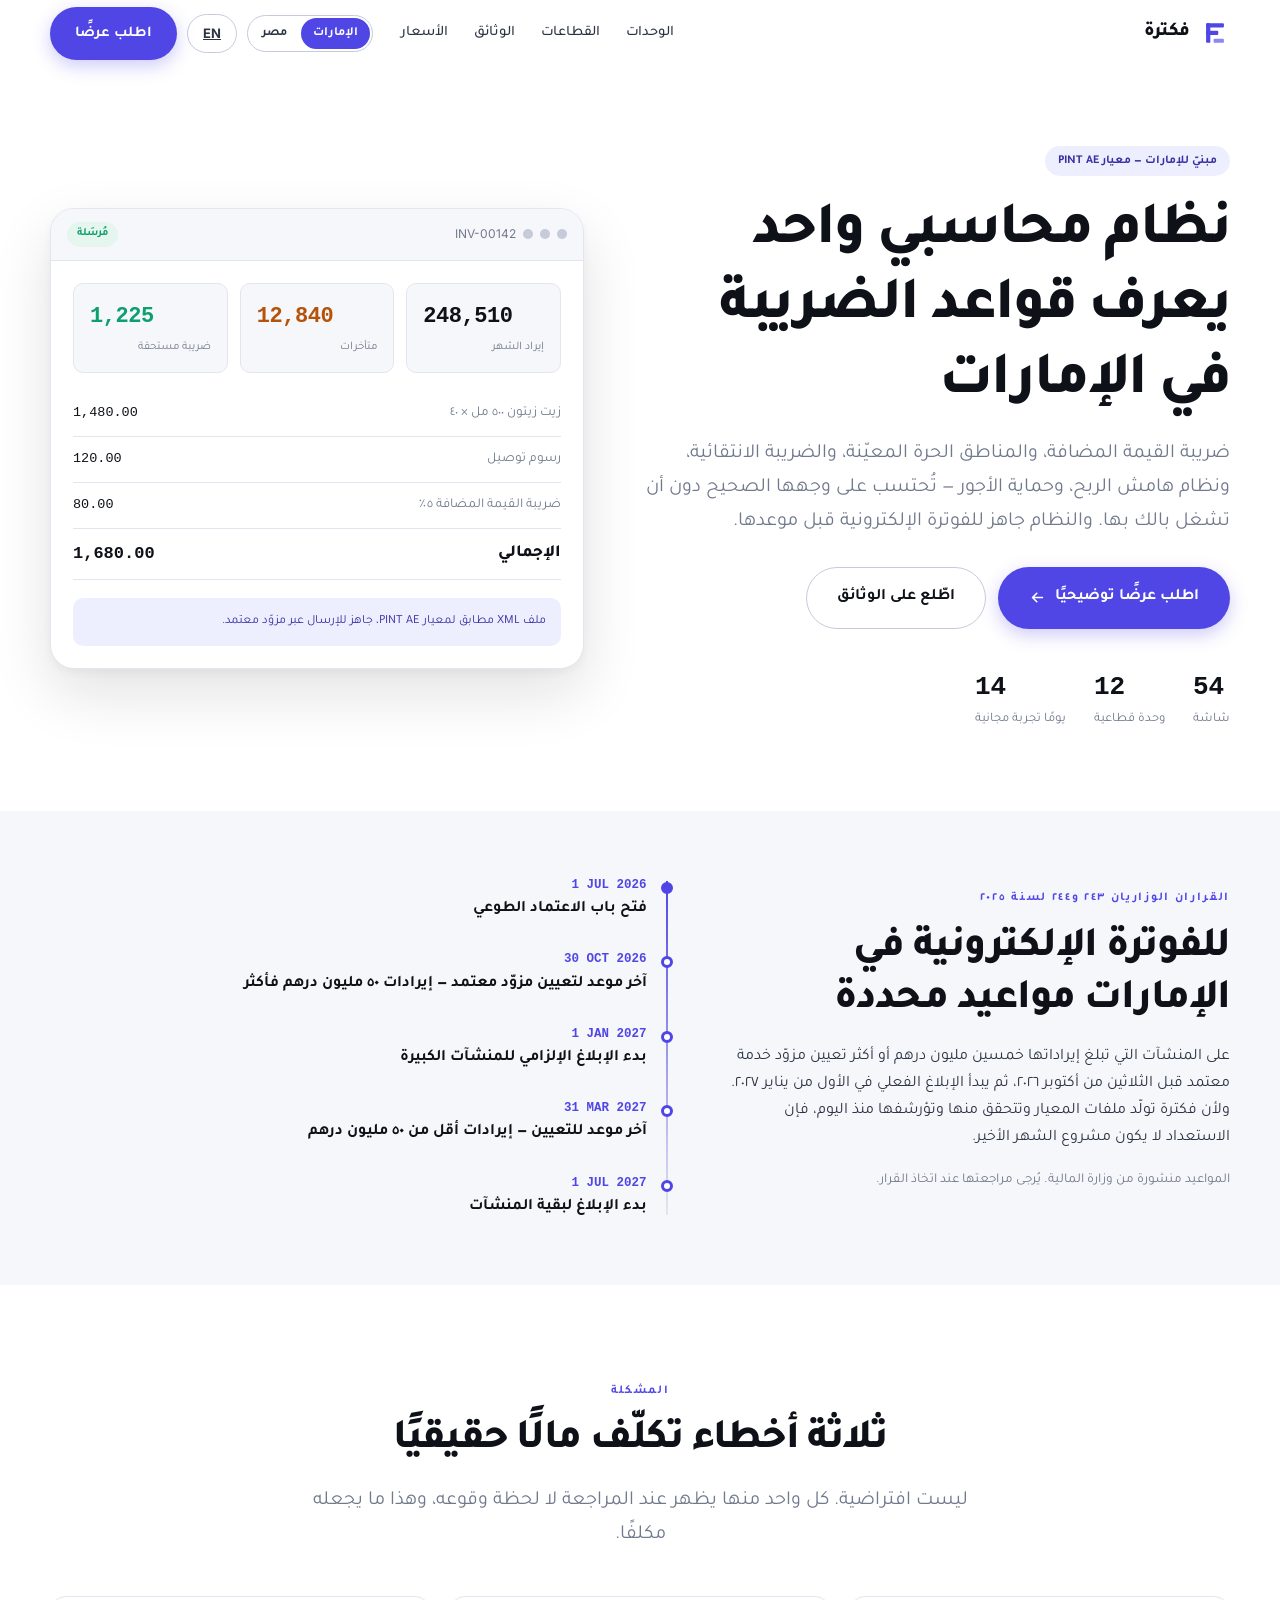
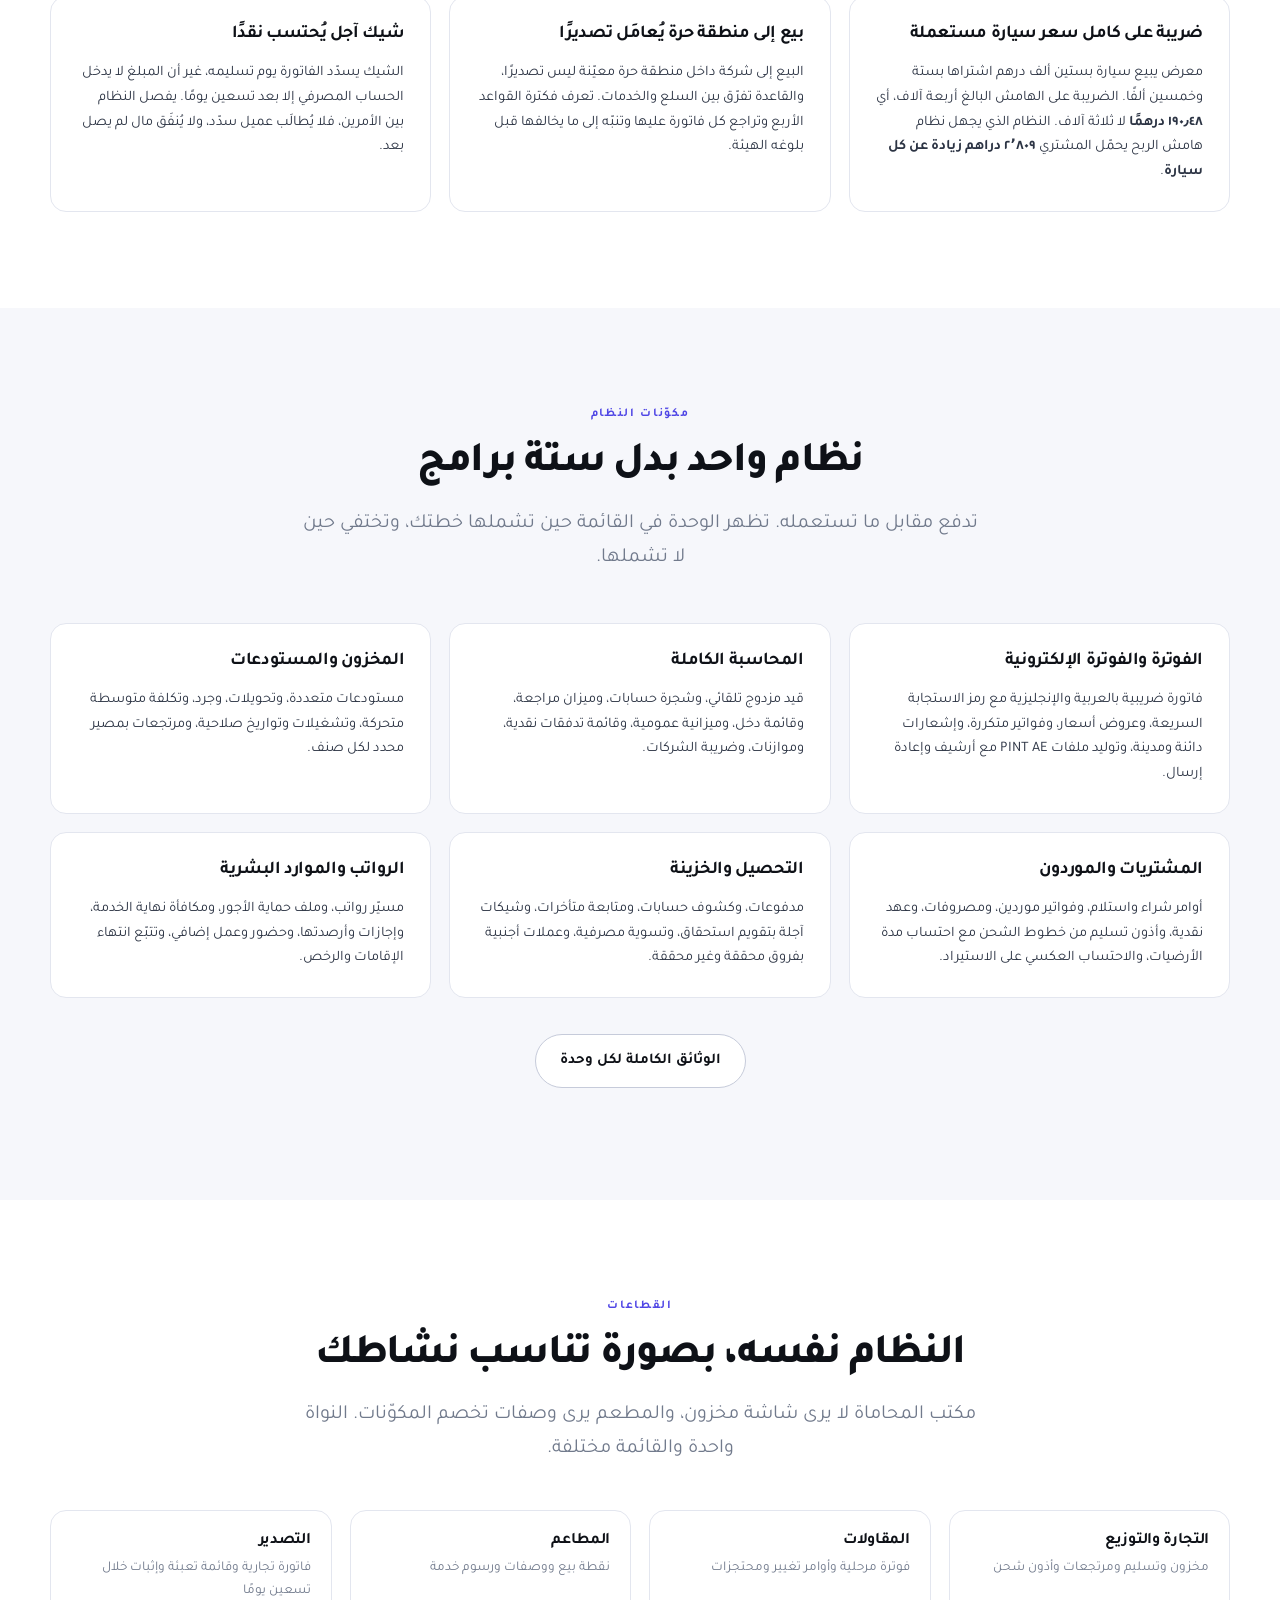
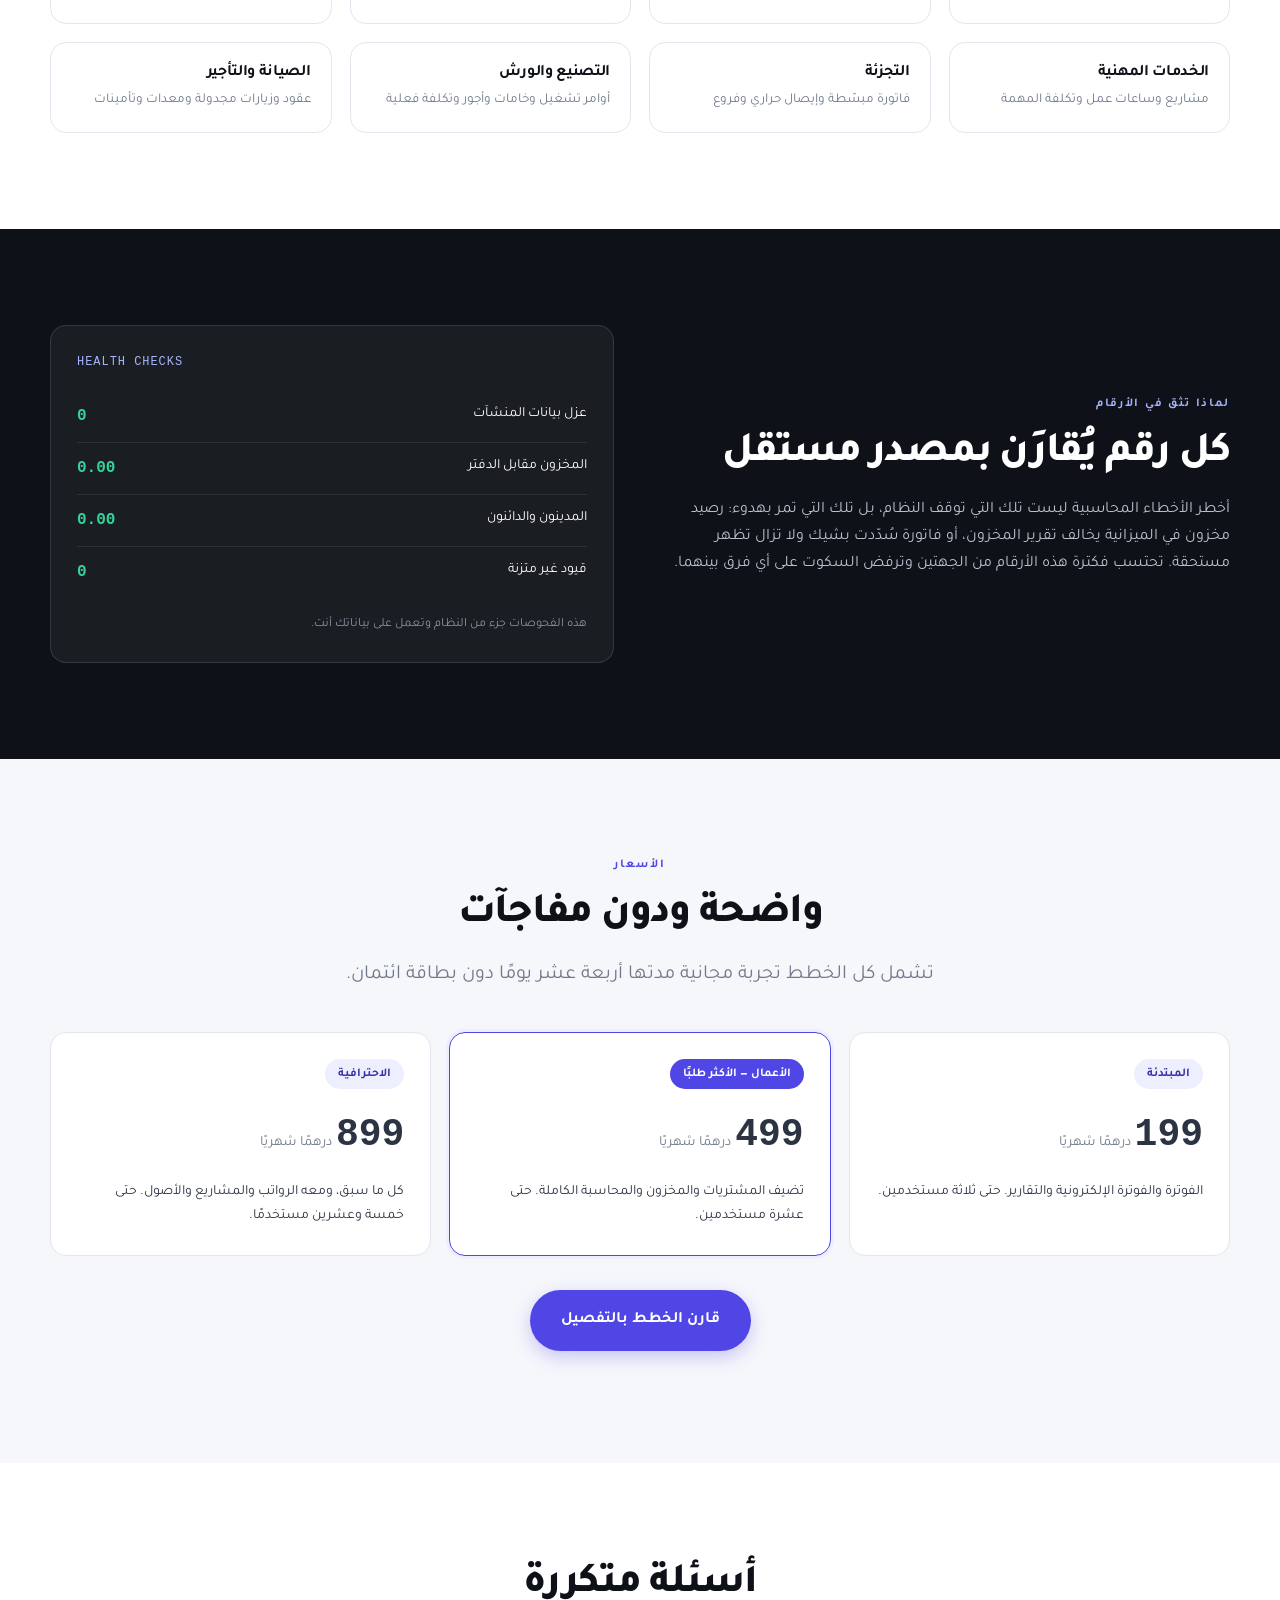
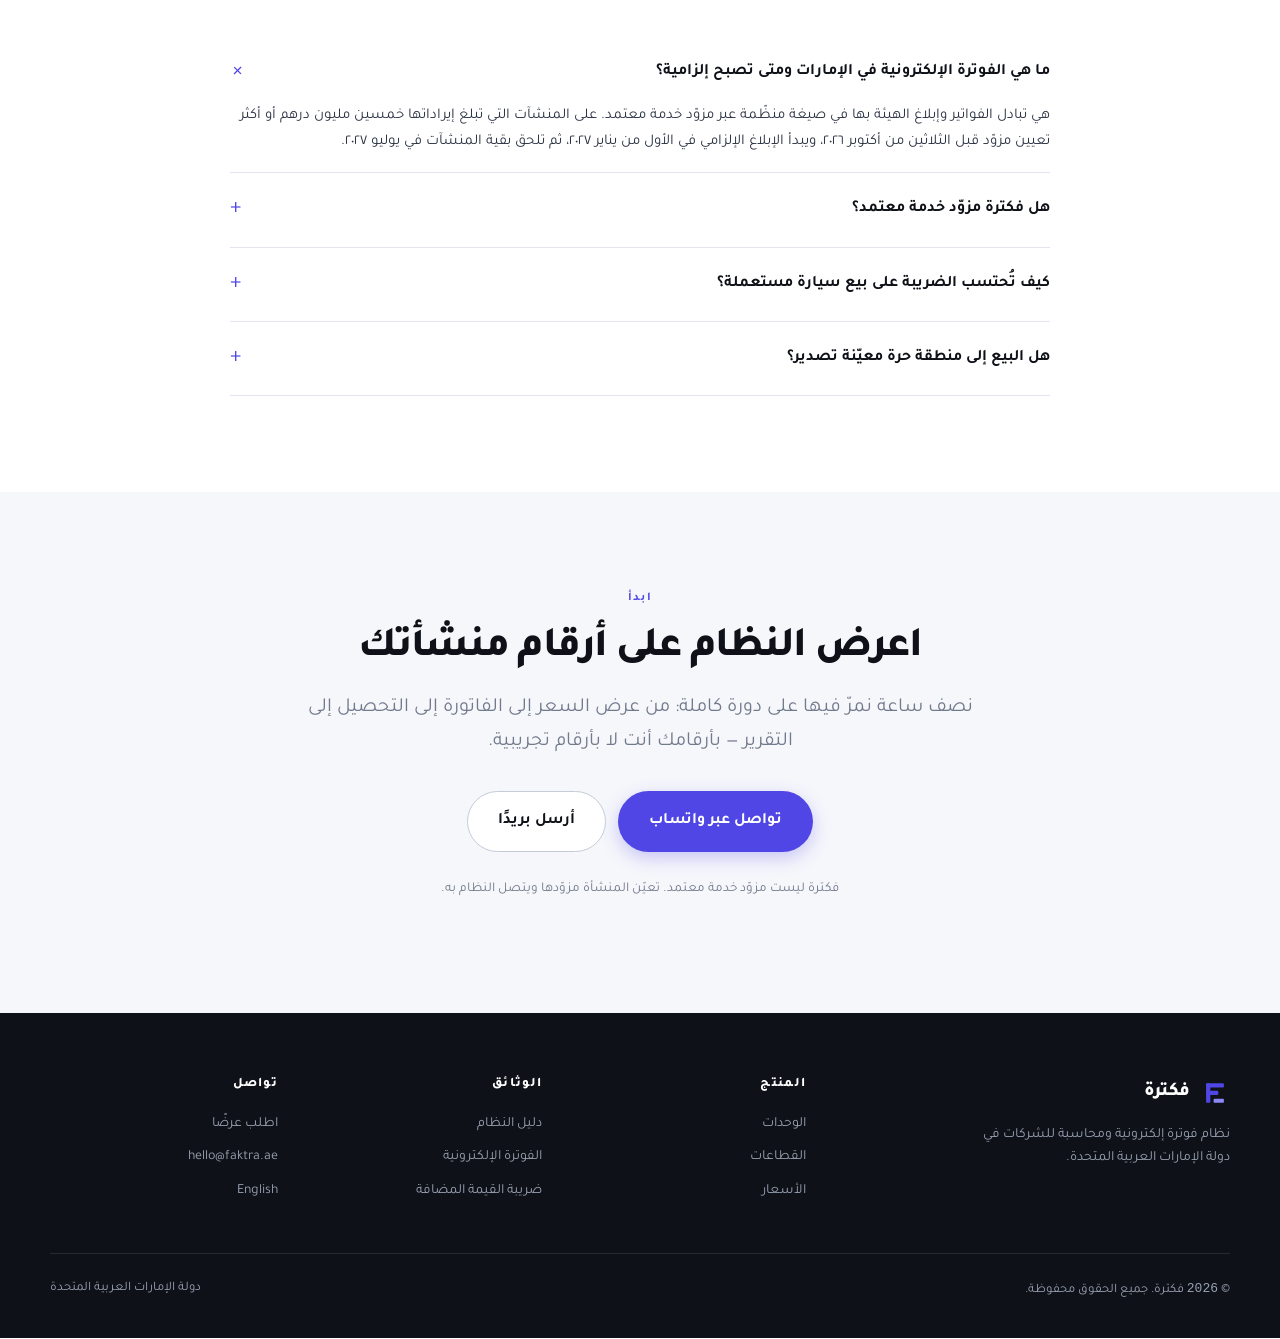
==== commit 9114ca8e: "الموقع: مزامنة من مستودع النظام" ====
--- a/ar/index.html
+++ b/ar/index.html
@@ -4,8 +4,8 @@
 <meta charset="utf-8">
 <meta name="viewport" content="width=device-width, initial-scale=1">
 
-<title>فكترة — نظام الفوترة الإلكترونية والمحاسبة للشركات في الإمارات</title>
-<meta name="description" content="نظام محاسبي متكامل للشركات في الإمارات: فوترة إلكترونية بمعيار PINT AE، ضريبة القيمة المضافة، المناطق الحرة المعيّنة، المخزون، الرواتب وحماية الأجور. تجربة مجانية أربعة عشر يومًا.">
+<title>فكترة — نظام الفوترة الإلكترونية والمحاسبة للشركات في الإمارات ومصر</title>
+<meta name="description" content="نظام محاسبي متكامل للإمارات ومصر: في الإمارات فوترة بمعيار PINT AE، وفي مصر الفاتورة والإيصال الإلكتروني بصيغة مصلحة الضرائب المصرية. ضريبة القيمة المضافة، والمخزون، والرواتب. تجربة مجانية أربعة عشر يومًا.">
 
 <link rel="canonical" href="https://faktra.ae/ar/">
 <link rel="alternate" hreflang="ar" href="https://faktra.ae/ar/">
@@ -16,8 +16,8 @@
 <meta property="og:locale" content="ar_AE">
 <meta property="og:locale:alternate" content="en_AE">
 <meta property="og:site_name" content="فكترة">
-<meta property="og:title" content="فكترة — نظام الفوترة الإلكترونية والمحاسبة للشركات في الإمارات">
-<meta property="og:description" content="فوترة إلكترونية بمعيار PINT AE، وضريبة قيمة مضافة محسوبة وفق قواعد الإمارات، ومحاسبة ومخزون ورواتب في نظام واحد.">
+<meta property="og:title" content="فكترة — نظام الفوترة الإلكترونية والمحاسبة للشركات في الإمارات ومصر">
+<meta property="og:description" content="فوترة إلكترونية بمعيار PINT AE في الإمارات، والفاتورة والإيصال الإلكتروني بصيغة المصلحة في مصر، ومحاسبة ومخزون ورواتب في نظام واحد.">
 <meta property="og:url" content="https://faktra.ae/ar/">
 <meta name="twitter:card" content="summary_large_image">
 
@@ -33,8 +33,11 @@
       "name": "فكترة",
       "alternateName": "Faktra",
       "url": "https://faktra.ae/",
-      "description": "نظام فوترة إلكترونية ومحاسبة للشركات في دولة الإمارات العربية المتحدة.",
-      "areaServed": { "@type": "Country", "name": "United Arab Emirates" },
+      "description": "نظام فوترة إلكترونية ومحاسبة للشركات في دولة الإمارات العربية المتحدة وجمهورية مصر العربية.",
+      "areaServed": [
+        { "@type": "Country", "name": "United Arab Emirates" },
+        { "@type": "Country", "name": "Egypt" }
+      ],
       "knowsLanguage": ["ar", "en"]
     },
     {
@@ -48,7 +51,9 @@
       "publisher": { "@id": "https://faktra.ae/#organization" },
       "featureList": [
         "فوترة ضريبية ثنائية اللغة برمز الاستجابة السريعة",
-        "توليد ملفات PINT AE والتحقق منها وأرشفتها",
+        "توليد ملفات PINT AE والتحقق منها وأرشفتها — الإمارات",
+        "الفاتورة الإلكترونية بصيغة مصلحة الضرائب المصرية وختمها وإرسالها ومتابعة حالتها — مصر",
+        "الإيصال الإلكتروني للبيع للمستهلك النهائي — مصر",
         "إقرار ضريبة القيمة المضافة",
         "قواعد المناطق الحرة المعيّنة",
         "نظام هامش الربح للسلع المستعملة",
@@ -64,7 +69,13 @@
         { "@type": "Offer", "name": "الأعمال", "price": "499",
           "priceCurrency": "AED", "url": "https://faktra.ae/ar/pricing.html" },
         { "@type": "Offer", "name": "الاحترافية", "price": "899",
-          "priceCurrency": "AED", "url": "https://faktra.ae/ar/pricing.html" }
+          "priceCurrency": "AED", "url": "https://faktra.ae/ar/pricing.html" },
+        { "@type": "Offer", "name": "المبتدئة — مصر", "price": "899",
+          "priceCurrency": "EGP", "url": "https://faktra.ae/ar/pricing.html" },
+        { "@type": "Offer", "name": "الأعمال — مصر", "price": "1999",
+          "priceCurrency": "EGP", "url": "https://faktra.ae/ar/pricing.html" },
+        { "@type": "Offer", "name": "الاحترافية — مصر", "price": "3999",
+          "priceCurrency": "EGP", "url": "https://faktra.ae/ar/pricing.html" }
       ]
     },
     {
@@ -84,6 +95,14 @@
           "acceptedAnswer": {
             "@type": "Answer",
             "text": "الفوترة الإلكترونية في الإمارات هي تبادل الفواتير وإبلاغ الهيئة بها في صيغة منظّمة عبر مزوّد خدمة معتمد. وفق القرارين الوزاريين 243 و244 لسنة 2025، على المنشآت التي تبلغ إيراداتها خمسين مليون درهم أو أكثر تعيين مزوّد معتمد قبل الثلاثين من أكتوبر 2026، ويبدأ الإبلاغ الإلزامي في الأول من يناير 2027."
+          }
+        },
+        {
+          "@type": "Question",
+          "name": "هل يدعم النظام الفاتورة والإيصال الإلكتروني في مصر؟",
+          "acceptedAnswer": {
+            "@type": "Answer",
+            "text": "نعم. في مصر لا يوجد مزوّد خدمة معتمد بين الممول والمصلحة: الممول يرسل بنفسه ببيانات اعتماد تصدرها له المصلحة. تبني فكترة المستند بصيغة المصلحة وتسلسله وتختمه وترسله بهذه البيانات وتتابع حالته حتى القبول أو الرفض، وتدعم كذلك الإيصال الإلكتروني للبيع للمستهلك النهائي. أما شهادة الختم فتبقى على توكن في مكتب الممول، ويوقّع عليها وكيل صغير يعمل على الجهاز نفسه."
           }
         },
         {
@@ -116,7 +135,7 @@
 }
 </script>
 </head>
-<body>
+<body data-country="AE">
 
 <nav class="nav">
   <div class="shell nav-in">
@@ -138,6 +157,10 @@
     </div>
 
     <div class="nav-act">
+      <div class="ctry" data-country-switch="" role="group" aria-label="البلد">
+        <button type="button" data-country-to="AE" aria-pressed="true">الإمارات</button>
+        <button type="button" data-country-to="EG" aria-pressed="false">مصر</button>
+      </div>
       <a class="lang" href="../en/index.html" hreflang="en" lang="en">EN</a>
       <a class="btn btn-primary" href="#contact">اطلب عرضًا</a>
       <button class="burger" aria-expanded="false" aria-label="القائمة">
@@ -151,16 +174,26 @@
 
 <!-- ══════════════ الواجهة ══════════════ -->
 <section style="padding-top:78px;padding-bottom:80px;overflow:hidden">
-  <div class="shell" style="display:grid;grid-template-columns:1.05fr .95fr;gap:56px;align-items:center">
+  <div class="shell split">
     <div>
-      <p class="pill reveal" style="margin-bottom:20px">مبنيّ للإمارات — معيار PINT AE</p>
-
-      <h1 class="reveal d1">نظام محاسبي واحد<br>يعرف قواعد الضريبة في الإمارات</h1>
-
-      <p class="lead reveal d2">
+      <p class="pill reveal" style="margin-bottom:20px">
+        <span data-only="AE">مبنيّ للإمارات — معيار PINT AE</span>
+        <span data-only="EG">مبنيّ لمصر — منظومتا الفاتورة والإيصال</span></p>
+
+      <h1 class="reveal d1">نظام محاسبي واحد<br>
+        <span data-only="AE">يعرف قواعد الضريبة في الإمارات</span>
+        <span data-only="EG">يعرف قواعد الضريبة في مصر</span></h1>
+
+      <p class="lead reveal d2" data-only="AE">
         ضريبة القيمة المضافة، والمناطق الحرة المعيّنة، والضريبة الانتقائية،
         ونظام هامش الربح، وحماية الأجور — تُحتسب على وجهها الصحيح دون أن
         تشغل بالك بها. والنظام جاهز للفوترة الإلكترونية قبل موعدها.
+      </p>
+
+      <p class="lead reveal d2" data-only="EG">
+        ضريبة القيمة المضافة أربعة عشر في المئة، والفاتورة الإلكترونية
+        والإيصال الإلكتروني بصيغة المصلحة — يبنيها النظام ويسلسلها ويختمها
+        ويرسلها ويتابع حالتها حتى القبول، والمحاسبة كاملة من ورائها.
       </p>
 
       <div class="reveal d3" style="display:flex;gap:12px;flex-wrap:wrap;margin-top:28px">
@@ -203,21 +236,82 @@
           </div>
           <div class="mock-row"><span class="mock-k">زيت زيتون ٥٠٠ مل × ٤٠</span><span class="n">1,480.00</span></div>
           <div class="mock-row"><span class="mock-k">رسوم توصيل</span><span class="n">120.00</span></div>
-          <div class="mock-row"><span class="mock-k">ضريبة القيمة المضافة ٥٪</span><span class="n">80.00</span></div>
-          <div class="mock-row"><span class="mock-tot">الإجمالي</span><span class="mock-tot n">1,680.00</span></div>
-          <p style="margin:18px 0 0;padding:13px 15px;background:var(--indigo-wash);
+          <div class="mock-row" data-only="AE"><span class="mock-k">ضريبة القيمة المضافة ٥٪</span><span class="n">80.00</span></div>
+          <div class="mock-row" data-only="EG"><span class="mock-k">ضريبة القيمة المضافة ١٤٪</span><span class="n">224.00</span></div>
+          <div class="mock-row" data-only="AE"><span class="mock-tot">الإجمالي</span><span class="mock-tot n">1,680.00</span></div>
+          <div class="mock-row" data-only="EG"><span class="mock-tot">الإجمالي</span><span class="mock-tot n">1,824.00</span></div>
+          <p data-only="AE" style="margin:18px 0 0;padding:13px 15px;background:var(--indigo-wash);
                     border-radius:var(--r);font-size:12.5px;color:var(--indigo-deep)">
             ملف XML مطابق لمعيار PINT AE، جاهز للإرسال عبر مزوّد معتمد.
           </p>
+          <p data-only="EG" style="margin:18px 0 0;padding:13px 15px;background:var(--indigo-wash);
+                    border-radius:var(--r);font-size:12.5px;color:var(--indigo-deep)">
+            مستند بصيغة المصلحة، مختوم ومُرسَل، والحالة متابَعة حتى القبول.
+          </p>
         </div>
       </figure>
     </div>
   </div>
 </section>
 
-<!-- ══════════════ المواعيد ══════════════ -->
-<section class="wash tight">
-  <div class="shell" style="display:grid;grid-template-columns:.9fr 1.1fr;gap:48px;align-items:center">
+<!-- ══════════════ مصر: المنظومة قائمة بالفعل ══════════════
+
+     ليست هذه ترجمة لقسم المواعيد الإماراتي. الإمارات ما زالت أمام
+     مواعيد قادمة، ومصر تجاوزتها: المنظومة سارية ومُلزِمة الآن. عرض
+     «استعد قبل الموعد» على تاجر مصري يقول له إن كاتب النص لا يعرف
+     سوقه — وهو استنتاج صحيح لو حدث.
+     ══════════════════════════════════════════════════════ -->
+<section class="wash tight" data-only="EG">
+  <div class="shell split-alt">
+    <div class="reveal">
+      <p class="eyebrow">منظومتا الفاتورة والإيصال الإلكتروني</p>
+      <h2>في مصر المنظومة سارية بالفعل، لا قادمة</h2>
+      <p>
+        الفاتورة الإلكترونية مُلزِمة للمسجَّلين في ضريبة القيمة المضافة،
+        والإيصال الإلكتروني مُلزِم لمن يبيع للمستهلك النهائي، وقد طُبّقا
+        على مراحل انتهت. ومن يصدر اليوم فاتورة ورقية لا ينتظر موعدًا،
+        بل يخالف قاعدة قائمة تترتب عليها غرامات.
+      </p>
+      <p>
+        وفكترة تبني المستند بصيغة المصلحة، وتسلسله تسلسلًا مطابقًا،
+        وتختمه، وترسله ببيانات اعتمادك أنت، وتتابع حالته حتى القبول أو
+        الرفض — ويظل مؤرشفًا عندك بعد ذلك.
+      </p>
+      <p style="font-size:13.5px;color:var(--muted)">
+        القواعد والمراحل منشورة من مصلحة الضرائب المصرية. يُرجى مراجعتها
+        عند اتخاذ القرار.
+      </p>
+    </div>
+
+    <div class="reveal d2">
+      <ol class="time" style="list-style:none;padding-inline-start:26px;margin:0">
+        <li class="time-i done"><p class="time-d">١</p>
+          <strong>بيانات اعتماد من المصلحة</strong>
+          <p style="font-size:13.5px;color:var(--muted);margin:4px 0 0">
+            تصدرها لك المصلحة باسمك، ولا يمر بينكما مزوّد معتمد.</p></li>
+        <li class="time-i done"><p class="time-d">٢</p>
+          <strong>رقم التسجيل وكود النشاط</strong>
+          <p style="font-size:13.5px;color:var(--muted);margin:4px 0 0">
+            تسع خانات، وكود النشاط الذي سُجّلت تحته.</p></li>
+        <li class="time-i done"><p class="time-d">٣</p>
+          <strong>ختم إلكتروني على توكن</strong>
+          <p style="font-size:13.5px;color:var(--muted);margin:4px 0 0">
+            الشهادة في مكتبك، ولا يستطيع خادم أن يلمسها — فيوقّع وكيل
+            صغير على الجهاز نفسه.</p></li>
+        <li class="time-i"><p class="time-d">٤</p>
+          <strong>تجربة على بيئة المصلحة التجريبية</strong>
+          <p style="font-size:13.5px;color:var(--muted);margin:4px 0 0">
+            دورة كاملة قبل أول فاتورة حقيقية.</p></li>
+        <li class="time-i"><p class="time-d">٥</p>
+          <strong>التحويل إلى الإنتاج</strong></li>
+      </ol>
+    </div>
+  </div>
+</section>
+
+<!-- ══════════════ الإمارات: المواعيد ══════════════ -->
+<section class="wash tight" data-only="AE">
+  <div class="shell split-alt">
     <div class="reveal">
       <p class="eyebrow">القراران الوزاريان ٢٤٣ و٢٤٤ لسنة ٢٠٢٥</p>
       <h2>للفوترة الإلكترونية في الإمارات مواعيد محددة</h2>
@@ -262,7 +356,7 @@
     </div>
 
     <div class="grid g3">
-      <article class="card hover reveal">
+      <article class="card hover reveal" data-only="AE">
         <h3 style="font-size:18px">ضريبة على كامل سعر سيارة مستعملة</h3>
         <p style="font-size:14.5px">
           معرض يبيع سيارة بستين ألف درهم اشتراها بستة وخمسين ألفًا. الضريبة
@@ -310,7 +404,7 @@
         <h3 style="font-size:18px">الفوترة والفوترة الإلكترونية</h3>
         <p style="font-size:14.5px">فاتورة ضريبية بالعربية والإنجليزية مع رمز
           الاستجابة السريعة، وعروض أسعار، وفواتير متكررة، وإشعارات دائنة ومدينة،
-          وتوليد ملفات PINT AE مع أرشيف وإعادة إرسال.</p>
+          <span data-only="AE">وتوليد ملفات PINT AE مع أرشيف وإعادة إرسال.</span><span data-only="EG">وبناء مستند المصلحة والإيصال الإلكتروني وختمهما وإرسالهما ومتابعة حالتهما.</span></p>
       </article>
       <article class="card hover reveal d1">
         <h3 style="font-size:18px">المحاسبة الكاملة</h3>
@@ -397,7 +491,7 @@
 
 <!-- ══════════════ الثقة ══════════════ -->
 <section class="dark">
-  <div class="shell" style="display:grid;grid-template-columns:1fr 1fr;gap:52px;align-items:center">
+  <div class="shell split-even">
     <div class="reveal">
       <p class="eyebrow">لماذا تثق في الأرقام</p>
       <h2 style="color:#fff">كل رقم يُقارَن بمصدر مستقل</h2>
@@ -452,8 +546,10 @@
       <article class="card hover reveal">
         <p class="pill" style="margin-bottom:14px">المبتدئة</p>
         <p style="margin-bottom:14px">
-          <span class="n" style="font-size:38px;font-weight:800">199</span>
-          <span style="color:var(--muted);font-size:14px"> درهمًا شهريًا</span></p>
+          <span class="n" style="font-size:38px;font-weight:800" data-price=""
+            data-ae-monthly="199" data-ae-yearly="1,990"
+            data-eg-monthly="899" data-eg-yearly="8,990">199</span>
+          <span style="color:var(--muted);font-size:14px"> <span data-cur="" data-ae="درهمًا" data-eg="جنيهًا">درهمًا</span> شهريًا</span></p>
         <p style="font-size:14px">الفوترة والفوترة الإلكترونية والتقارير. حتى ثلاثة مستخدمين.</p>
       </article>
       <article class="card hover reveal d1" style="border-color:var(--indigo);
@@ -461,15 +557,19 @@
         <p class="pill" style="margin-bottom:14px;background:var(--indigo);color:#fff">
           الأعمال — الأكثر طلبًا</p>
         <p style="margin-bottom:14px">
-          <span class="n" style="font-size:38px;font-weight:800">499</span>
-          <span style="color:var(--muted);font-size:14px"> درهمًا شهريًا</span></p>
+          <span class="n" style="font-size:38px;font-weight:800" data-price=""
+            data-ae-monthly="499" data-ae-yearly="4,990"
+            data-eg-monthly="1,999" data-eg-yearly="19,990">499</span>
+          <span style="color:var(--muted);font-size:14px"> <span data-cur="" data-ae="درهمًا" data-eg="جنيهًا">درهمًا</span> شهريًا</span></p>
         <p style="font-size:14px">تضيف المشتريات والمخزون والمحاسبة الكاملة. حتى عشرة مستخدمين.</p>
       </article>
       <article class="card hover reveal d2">
         <p class="pill" style="margin-bottom:14px">الاحترافية</p>
         <p style="margin-bottom:14px">
-          <span class="n" style="font-size:38px;font-weight:800">899</span>
-          <span style="color:var(--muted);font-size:14px"> درهمًا شهريًا</span></p>
+          <span class="n" style="font-size:38px;font-weight:800" data-price=""
+            data-ae-monthly="899" data-ae-yearly="8,990"
+            data-eg-monthly="3,999" data-eg-yearly="39,990">899</span>
+          <span style="color:var(--muted);font-size:14px"> <span data-cur="" data-ae="درهمًا" data-eg="جنيهًا">درهمًا</span> شهريًا</span></p>
         <p style="font-size:14px">كل ما سبق، ومعه الرواتب والمشاريع والأصول. حتى خمسة وعشرين مستخدمًا.</p>
       </article>
     </div>
@@ -487,26 +587,32 @@
       <h2 class="reveal">أسئلة متكررة</h2>
     </div>
     <div class="faq reveal d1">
-      <details open>
+      <details open data-only="AE">
         <summary>ما هي الفوترة الإلكترونية في الإمارات ومتى تصبح إلزامية؟</summary>
         <p>هي تبادل الفواتير وإبلاغ الهيئة بها في صيغة منظّمة عبر مزوّد خدمة
           معتمد. على المنشآت التي تبلغ إيراداتها خمسين مليون درهم أو أكثر تعيين
           مزوّد قبل الثلاثين من أكتوبر ٢٠٢٦، ويبدأ الإبلاغ الإلزامي في الأول من
           يناير ٢٠٢٧، ثم تلحق بقية المنشآت في يوليو ٢٠٢٧.</p>
       </details>
-      <details>
+      <details data-only="EG">
+        <summary>هل فكترة مزوّد خدمة معتمد؟</summary>
+        <p>لا يوجد في مصر مزوّد معتمد بين الممول والمصلحة أصلًا: الممول يرسل
+          بنفسه ببيانات اعتماد تصدرها له المصلحة، وفكترة تنفّذ هذا الإرسال
+          نيابةً عنه بتلك البيانات. أما شهادة الختم فتبقى على توكن في مكتبه.</p>
+      </details>
+      <details data-only="AE">
         <summary>هل فكترة مزوّد خدمة معتمد؟</summary>
         <p>لا. تولّد فكترة الفاتورة بمعيار PINT AE وتتحقق منها وتؤرشفها وتتابع
           حالتها، ويمر الإبلاغ الرسمي عبر مزوّد معتمد تتعاقد معه المنشأة ويتصل
           به النظام.</p>
       </details>
-      <details>
+      <details data-only="AE">
         <summary>كيف تُحتسب الضريبة على بيع سيارة مستعملة؟</summary>
         <p>على هامش الربح لا على السعر الكامل. سيارة اشتُريت بـ ٥٦٬٠٠٠ درهم
           وبيعت بـ ٦٠٬٠٠٠ هامشها ٤٬٠٠٠، والضريبة داخله بنسبة ٥ إلى ١٠٥ أي
           ١٩٠٫٤٨ درهمًا.</p>
       </details>
-      <details>
+      <details data-only="AE">
         <summary>هل البيع إلى منطقة حرة معيّنة تصدير؟</summary>
         <p>لا. الشركة داخل المنطقة الحرة المعيّنة شركة إماراتية، والبيع إليها من
           البر الرئيسي خاضع للنسبة الأساسية. كما أن القاعدة تشمل السلع دون
@@ -536,7 +642,8 @@
     </p>
 
     <p class="reveal d4" style="font-size:13.5px;color:var(--muted);margin-top:26px">
-      فكترة ليست مزوّد خدمة معتمد. تعيّن المنشأة مزوّدها ويتصل النظام به.
+      <span data-only="AE">فكترة ليست مزوّد خدمة معتمد. تعيّن المنشأة مزوّدها ويتصل النظام به.</span>
+      <span data-only="EG">فكترة ليست مزوّد خدمة معتمد، ولا يوجد في مصر مزوّد معتمد بين الممول والمصلحة أصلًا: الإرسال يتم ببيانات اعتماد الممول نفسه.</span>
     </p>
   </div>
 </section>
--- a/site.css
+++ b/site.css
@@ -160,6 +160,28 @@
 }
 .lang:hover { border-color: var(--indigo); color: var(--indigo); }
 
+/* ---------- مبدّل البلد ----------
+
+   الضريبة والفوترة الإلكترونية تختلفان بين البلدين اختلافًا
+   يغيّر معنى الصفحة، لا صياغتها. زائر مصري يقرأ «مزوّد خدمة
+   معتمد» يستنتج أن النظام ليس لبلده — وهو استنتاج معقول من نص
+   خاطئ. فالبلد اختيار ظاهر، لا افتراض صامت. */
+
+.ctry { display: inline-flex; gap: 2px; padding: 2px;
+  border: 1px solid var(--line-strong); background: var(--surface);
+  border-radius: 999px; }
+.ctry button { border: 0; background: none; cursor: pointer; font: inherit;
+  border-radius: 999px; padding: 5px 12px; font-size: 12.5px; font-weight: 700;
+  color: var(--ink-2); transition: background .16s, color .16s; white-space: nowrap; }
+.ctry button:hover { color: var(--indigo); }
+.ctry button[aria-pressed="true"] { background: var(--indigo); color: #fff; }
+
+/* بلا شيفرة يرى الزائر محتوى البلدين معًا — وهو صحيح، الموقع
+   يخدمهما. الإخفاء مشروط بعمل الشيفرة حتى لا تختفي نصف الصفحة
+   على متصفح عطّلها، ولتفهرس محركات البحث البلدين كليهما. */
+.js body[data-country="AE"] [data-only="EG"],
+.js body[data-country="EG"] [data-only="AE"] { display: none; }
+
 .burger { display: none; border: 1px solid var(--line-strong); background: var(--surface);
   border-radius: var(--r); padding: 9px 11px; cursor: pointer; }
 .burger span { display: block; width: 18px; height: 2px; background: var(--ink);
@@ -297,13 +319,41 @@
 .foot-end { margin-top: 44px; padding-top: 24px; border-top: 1px solid rgba(255,255,255,.1);
   display: flex; justify-content: space-between; gap: 16px; flex-wrap: wrap; font-size: 13px; }
 
+/* ---------- الأقسام ذات العمودين ---------- */
+
+/*
+ * These were written as `style="display:grid;grid-template-columns:
+ * 1.05fr .95fr"` on the section itself, which is why the phone
+ * layout never collapsed: an inline style outranks every rule in
+ * this file, so the media query below was being written and ignored.
+ * The ratios live here now, where a narrow screen can override them.
+ */
+.split      { display: grid; gap: 56px; align-items: center;
+              grid-template-columns: 1.05fr .95fr; }
+.split-alt  { display: grid; gap: 48px; align-items: center;
+              grid-template-columns: .9fr 1.1fr; }
+.split-even { display: grid; gap: 52px; align-items: center;
+              grid-template-columns: 1fr 1fr; }
+
 /* ---------- الموبايل ---------- */
+
+@media (max-width: 1000px) {
+  .split, .split-alt, .split-even { gap: 40px; }
+}
 
 @media (max-width: 940px) {
   .g4 { grid-template-columns: repeat(2, 1fr); }
   .g3 { grid-template-columns: repeat(2, 1fr); }
   .foot-grid { grid-template-columns: 1fr 1fr; }
 }
+
+@media (max-width: 860px) {
+  /* عمود واحد قبل أن يضيق العمودان على النص لا بعده */
+  .split, .split-alt, .split-even { grid-template-columns: 1fr; gap: 36px; }
+  /* الصورة تحت النص دائمًا، مهما كان ترتيبها في الشيفرة */
+  .split-alt > :first-child { order: 2; }
+}
+
 @media (max-width: 720px) {
   section { padding: 64px 0; }
   .nav-links { display: none; position: fixed; inset: var(--nav-h) 0 auto;
@@ -315,5 +365,40 @@
   .burger { display: block; }
   .g2, .g3, .g4 { grid-template-columns: 1fr; }
   .foot-grid { grid-template-columns: 1fr; gap: 26px; }
-  .sat { grid-template-columns: 1fr; }
-}
+  .sat { grid-template-columns: repeat(3, 1fr); gap: 8px; }
+  .sat > div { padding: 10px 11px; }
+  .sat .v { font-size: 17px; }
+  .sat .l { font-size: 10.5px; }
+
+  /* الشريط العلوي: ثلاثة عناصر ومساحة تكفي عنصرين */
+  .nav-in { gap: 12px; }
+  .nav-act { gap: 7px; margin-inline-start: auto; }
+  .brand { font-size: 17px; }
+  .brand svg { width: 26px; height: 26px; }
+  .btn { padding: 11px 18px; font-size: 14px; }
+  .btn-lg { padding: 14px 22px; font-size: 15px; }
+
+  /*
+   * الطفو يتوقف على الهاتف.
+   *
+   * ليست مسألة ذوق: حركة لا تنتهي تُبقي المتصفح يعيد الرسم طوال
+   * وجود الصفحة، فتستهلك البطارية وتُتعب التمرير على جهاز متوسط.
+   */
+  .float { animation: none; }
+
+  /* مسافة الانزلاق أقصر — ٢٢ بكسل على شاشة قصيرة قفزة لا ظهور */
+  .js .reveal { transform: translateY(12px); }
+  .js .reveal.d3, .js .reveal.d4,
+  .js .reveal.d5, .js .reveal.d6 { transition-delay: .12s; }
+
+  /* الجداول العريضة تُمرَّر بدل أن تدفع الصفحة كلها جانبًا */
+  .ex table, .cmp { display: block; overflow-x: auto; -webkit-overflow-scrolling: touch; }
+}
+
+@media (max-width: 420px) {
+  /* زر «اطلب عرضًا» يزاحم الشعار على أضيق الشاشات، والرابط نفسه
+     متاح في القائمة وفي نهاية الصفحة */
+  .nav-act .btn-primary { display: none; }
+  .shell { width: calc(100% - 28px); }
+  h1 { letter-spacing: -.02em; }
+}
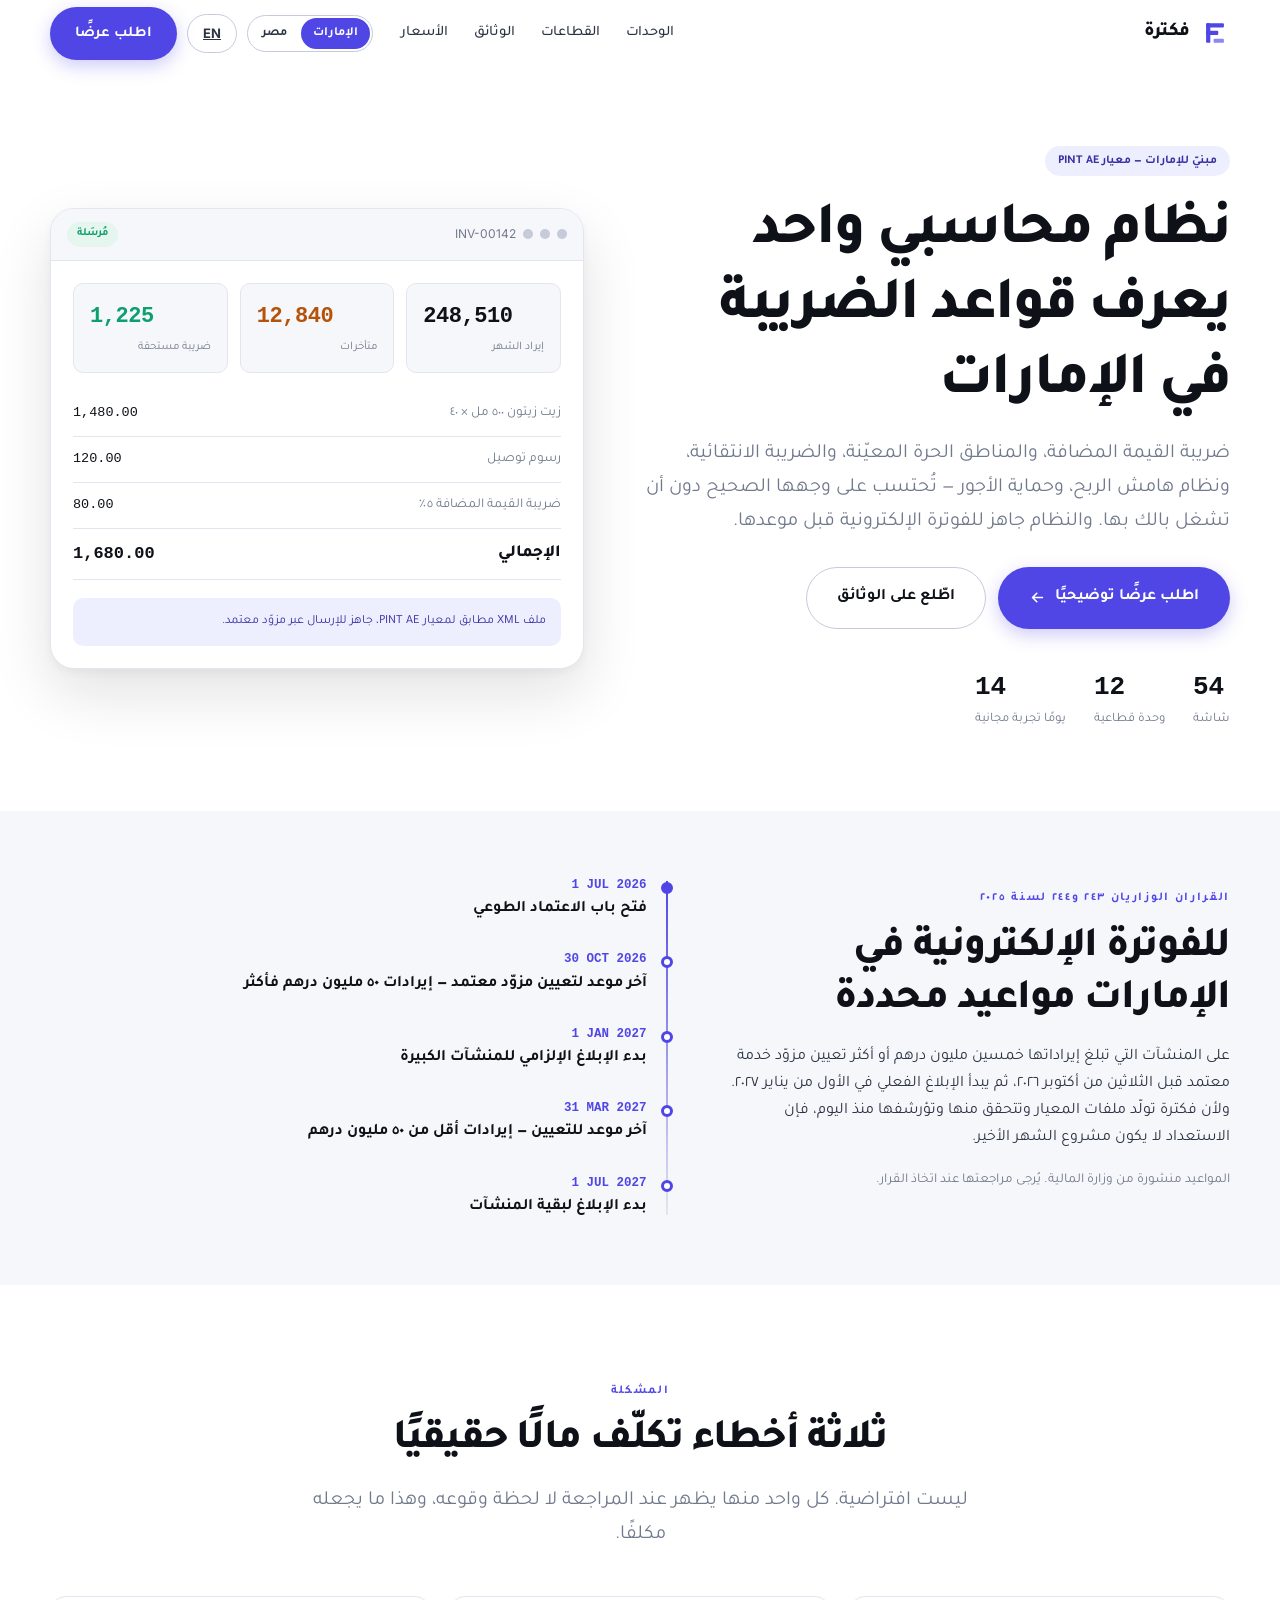
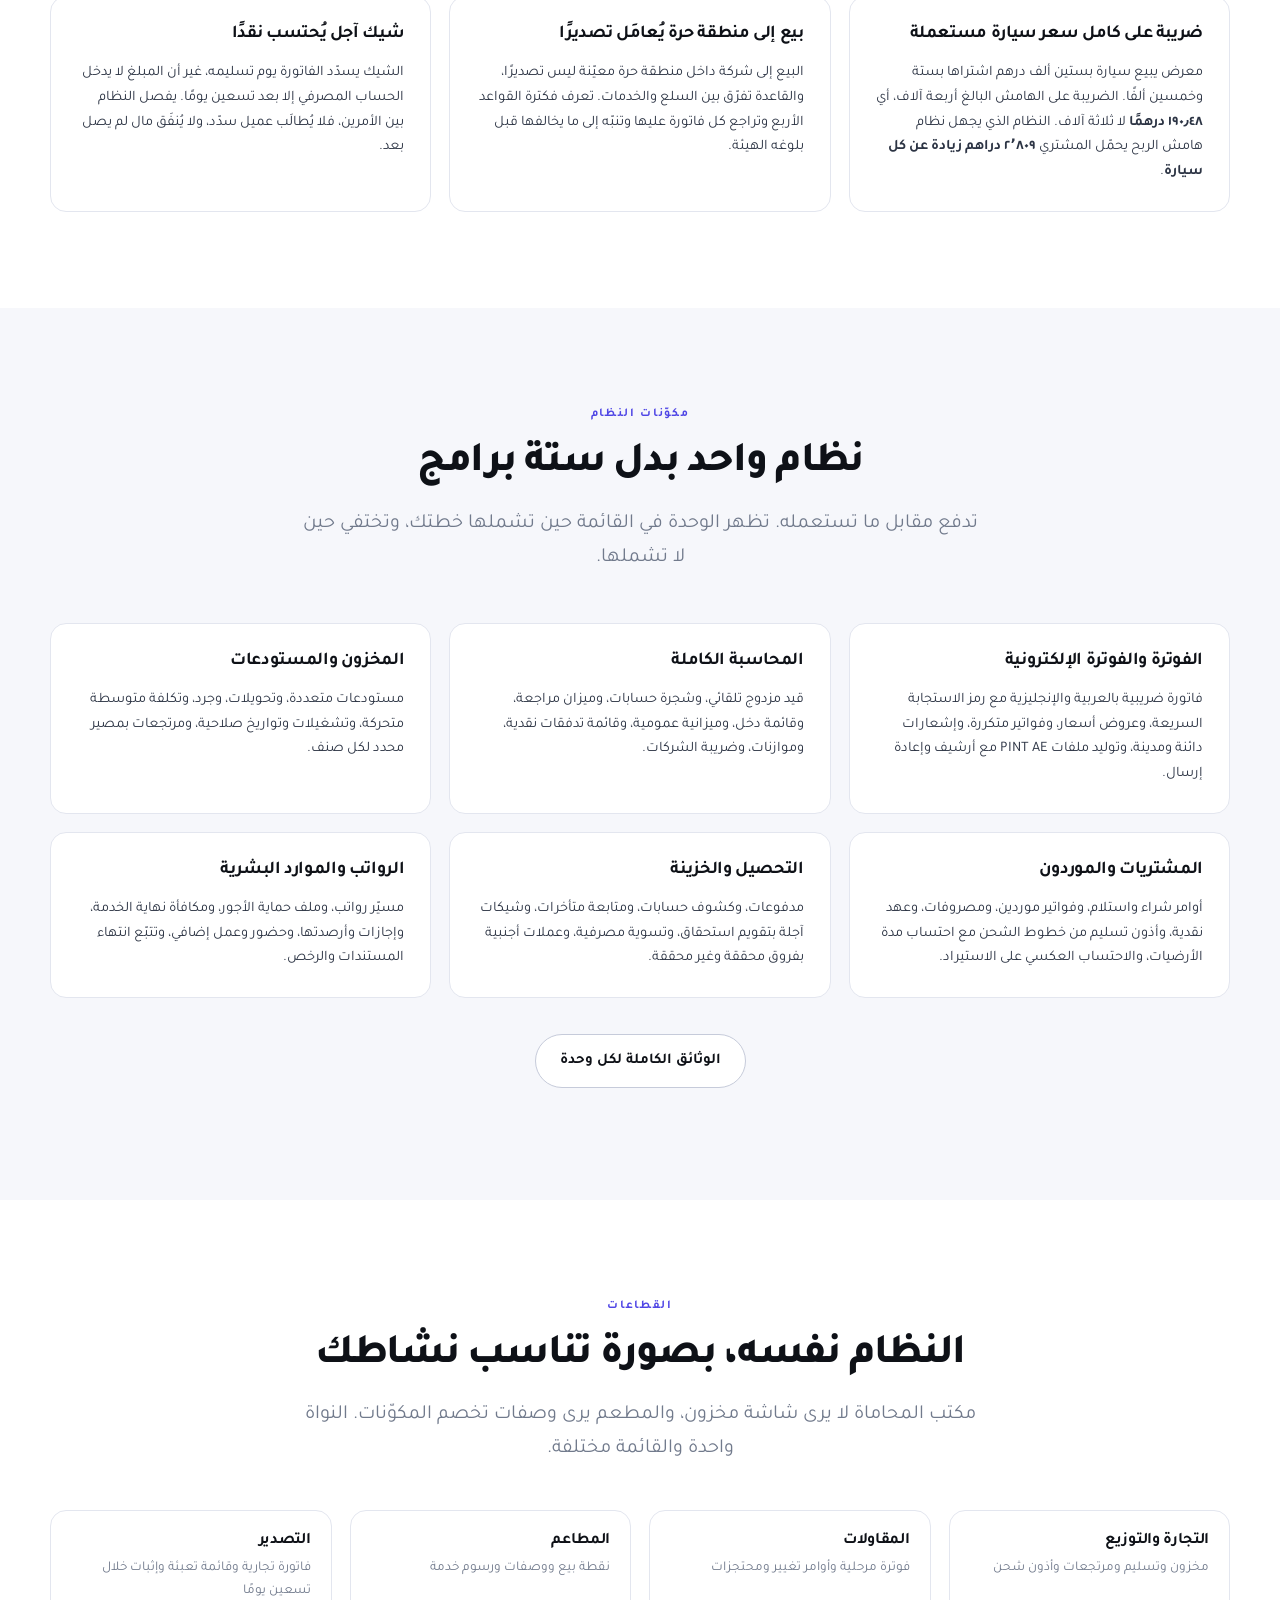
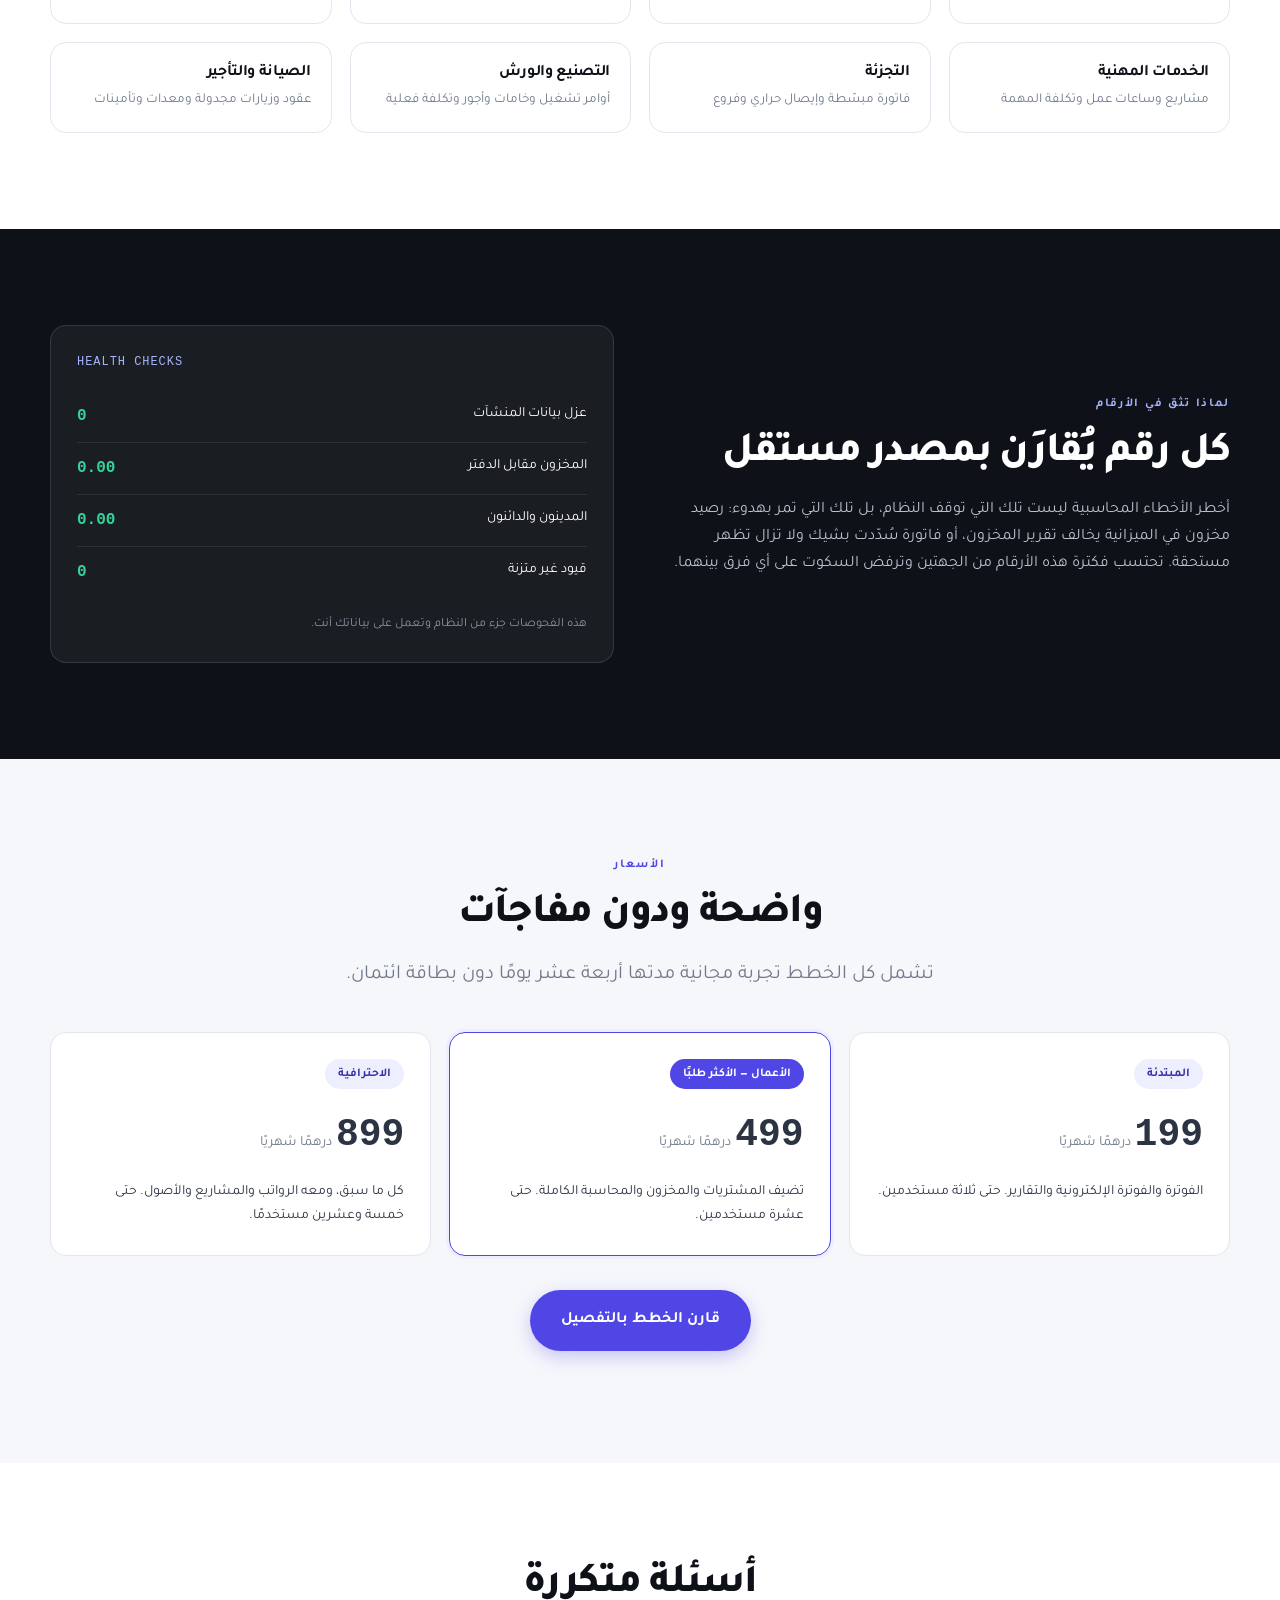
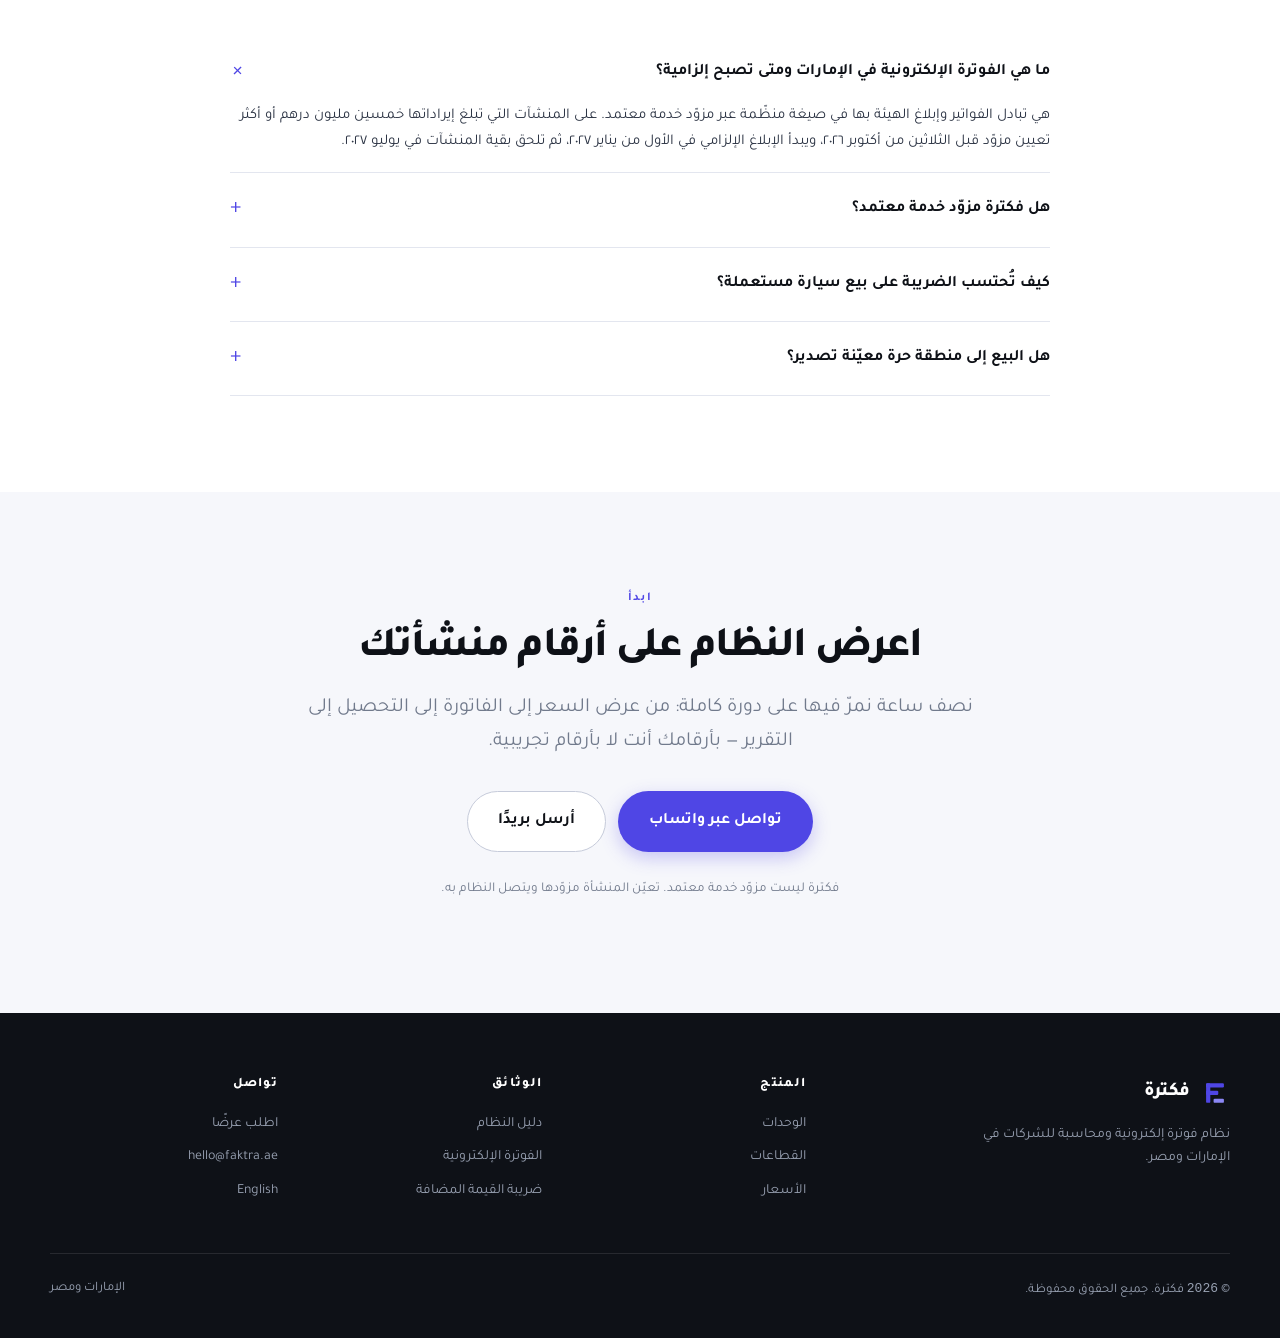
==== commit 212a7005: "الموقع: مزامنة من مستودع النظام" ====
--- a/ar/index.html
+++ b/ar/index.html
@@ -366,7 +366,7 @@
         </p>
       </article>
 
-      <article class="card hover reveal d1">
+      <article class="card hover reveal d1" data-only="AE">
         <h3 style="font-size:18px">بيع إلى منطقة حرة يُعامَل تصديرًا</h3>
         <p style="font-size:14.5px">
           البيع إلى شركة داخل منطقة حرة معيّنة ليس تصديرًا، والقاعدة تفرّق بين
@@ -409,7 +409,7 @@
       <article class="card hover reveal d1">
         <h3 style="font-size:18px">المحاسبة الكاملة</h3>
         <p style="font-size:14.5px">قيد مزدوج تلقائي، وشجرة حسابات، وميزان مراجعة،
-          وقائمة دخل، وميزانية عمومية، وقائمة تدفقات نقدية، وموازنات، وضريبة الشركات.</p>
+          وقائمة دخل، وميزانية عمومية، وقائمة تدفقات نقدية، وموازنات<span data-only="AE">، وضريبة الشركات</span>.</p>
       </article>
       <article class="card hover reveal d2">
         <h3 style="font-size:18px">المخزون والمستودعات</h3>
@@ -429,8 +429,8 @@
       </article>
       <article class="card hover reveal d2">
         <h3 style="font-size:18px">الرواتب والموارد البشرية</h3>
-        <p style="font-size:14.5px">مسيّر رواتب، وملف حماية الأجور، ومكافأة نهاية
-          الخدمة، وإجازات وأرصدتها، وحضور وعمل إضافي، وتتبّع انتهاء الإقامات والرخص.</p>
+        <p style="font-size:14.5px">مسيّر رواتب، <span data-only="AE">وملف حماية الأجور، </span>ومكافأة نهاية
+          الخدمة، وإجازات وأرصدتها، وحضور وعمل إضافي، وتتبّع انتهاء المستندات والرخص.</p>
       </article>
     </div>
 
@@ -664,7 +664,7 @@
           <span>فكترة</span>
         </p>
         <p style="color:#98A1B2;font-size:14px;max-width:34ch">
-          نظام فوترة إلكترونية ومحاسبة للشركات في دولة الإمارات العربية المتحدة.
+          نظام فوترة إلكترونية ومحاسبة للشركات في الإمارات ومصر.
         </p>
       </div>
       <nav>
@@ -688,7 +688,7 @@
     </div>
     <div class="foot-end">
       <span>© <span class="n">2026</span> فكترة. جميع الحقوق محفوظة.</span>
-      <span>دولة الإمارات العربية المتحدة</span>
+      <span>الإمارات ومصر</span>
     </div>
   </div>
 </footer>
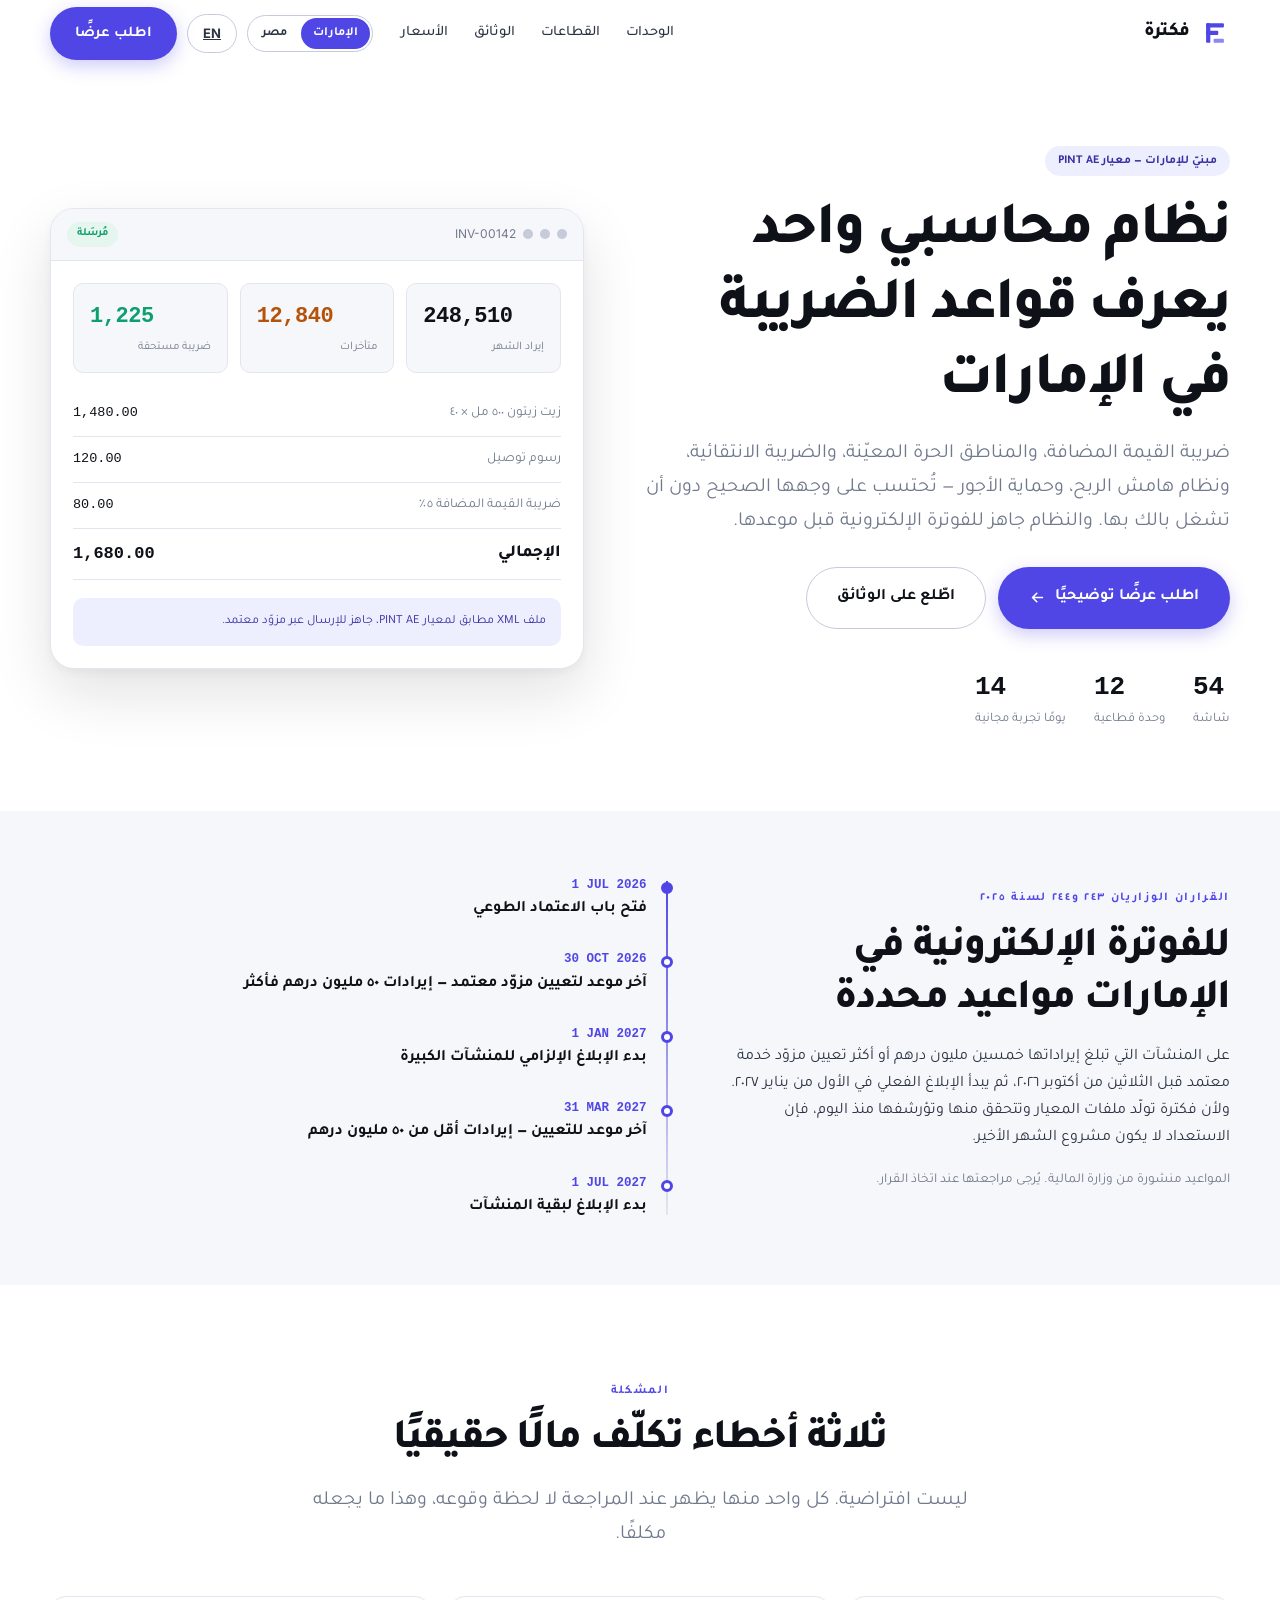
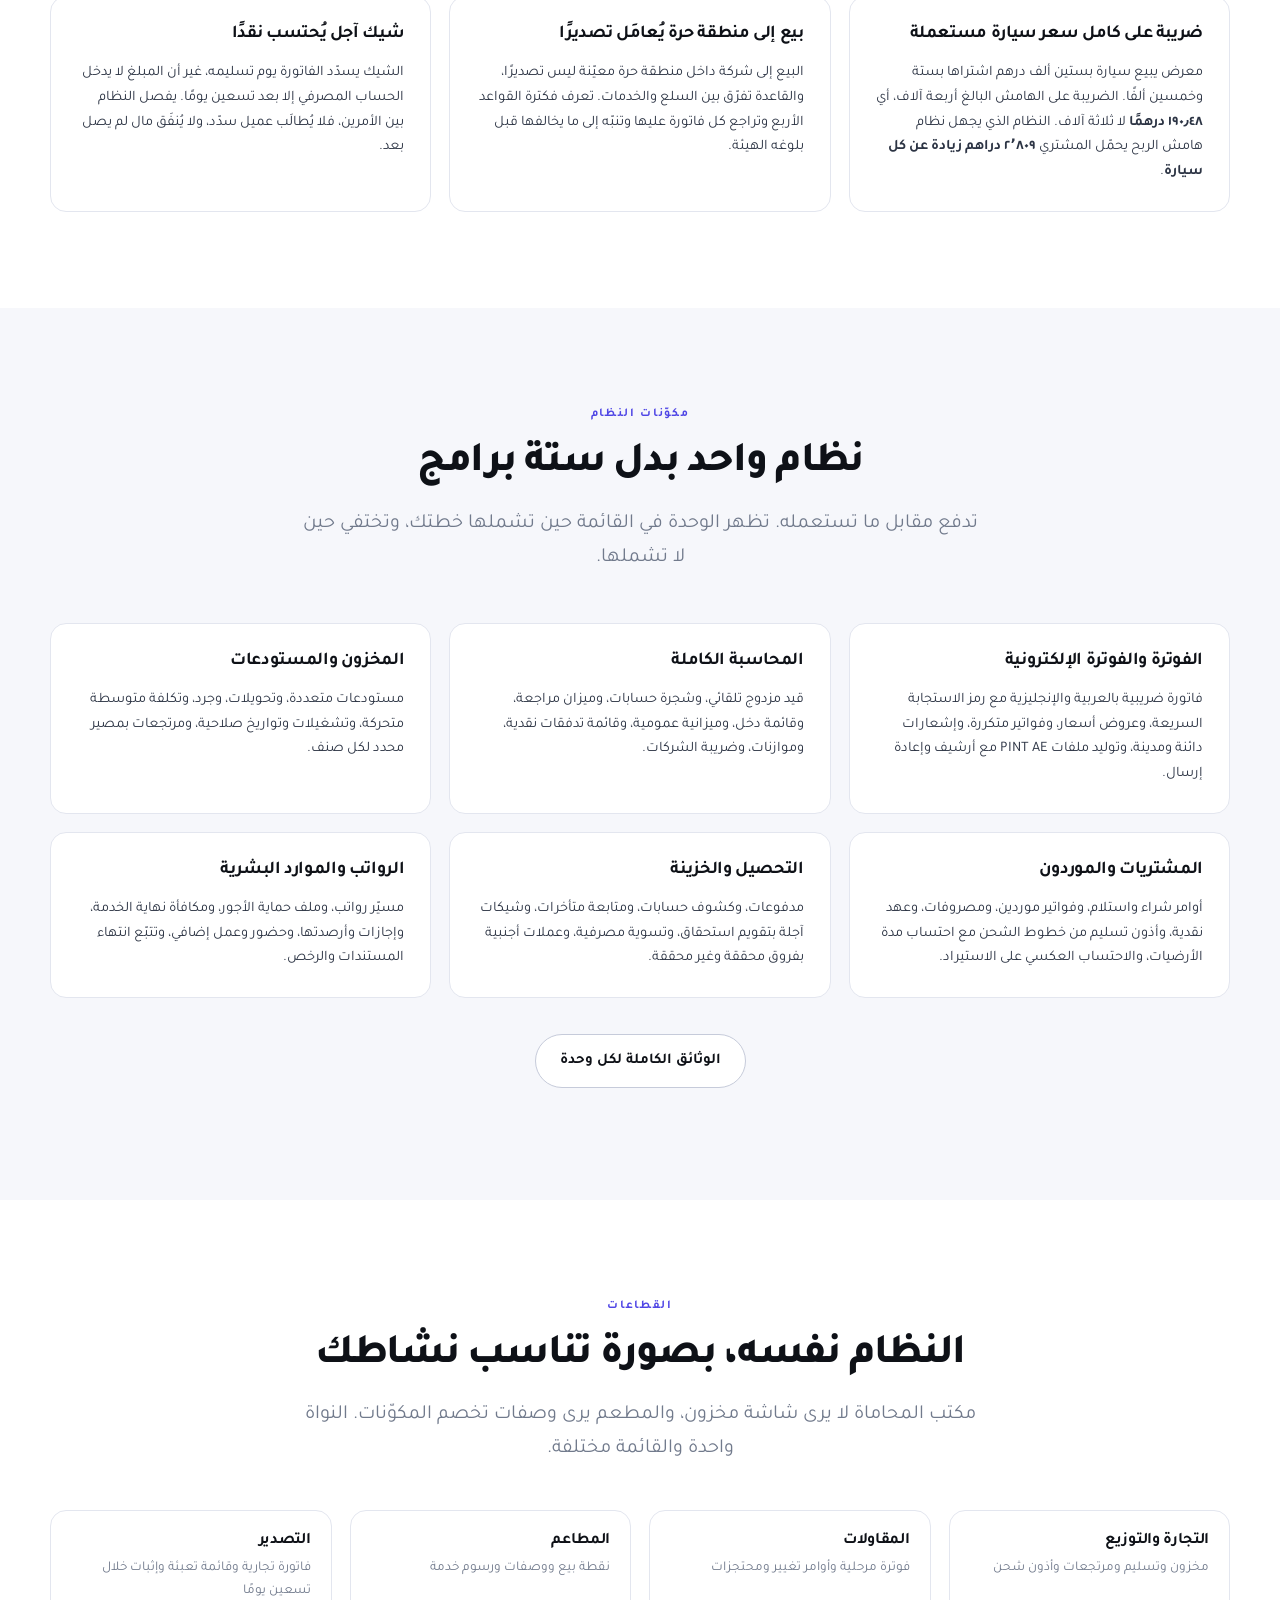
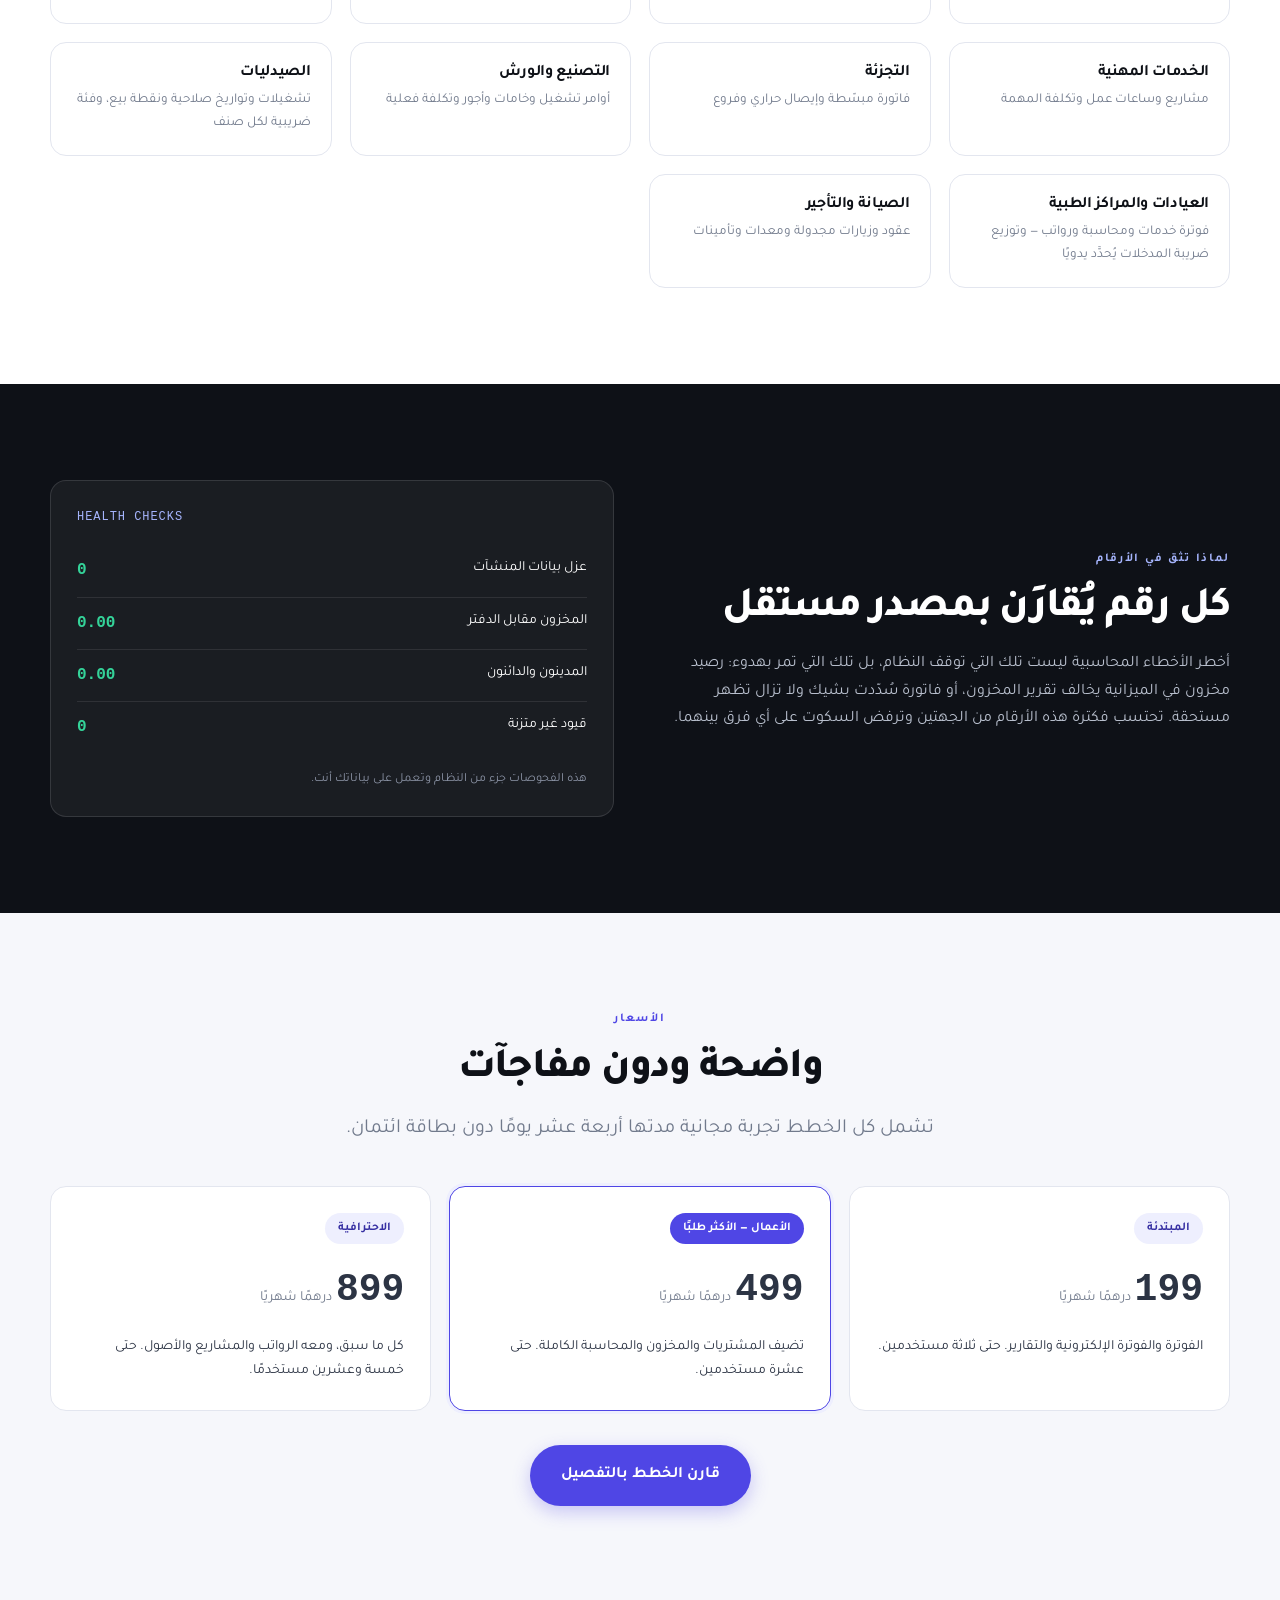
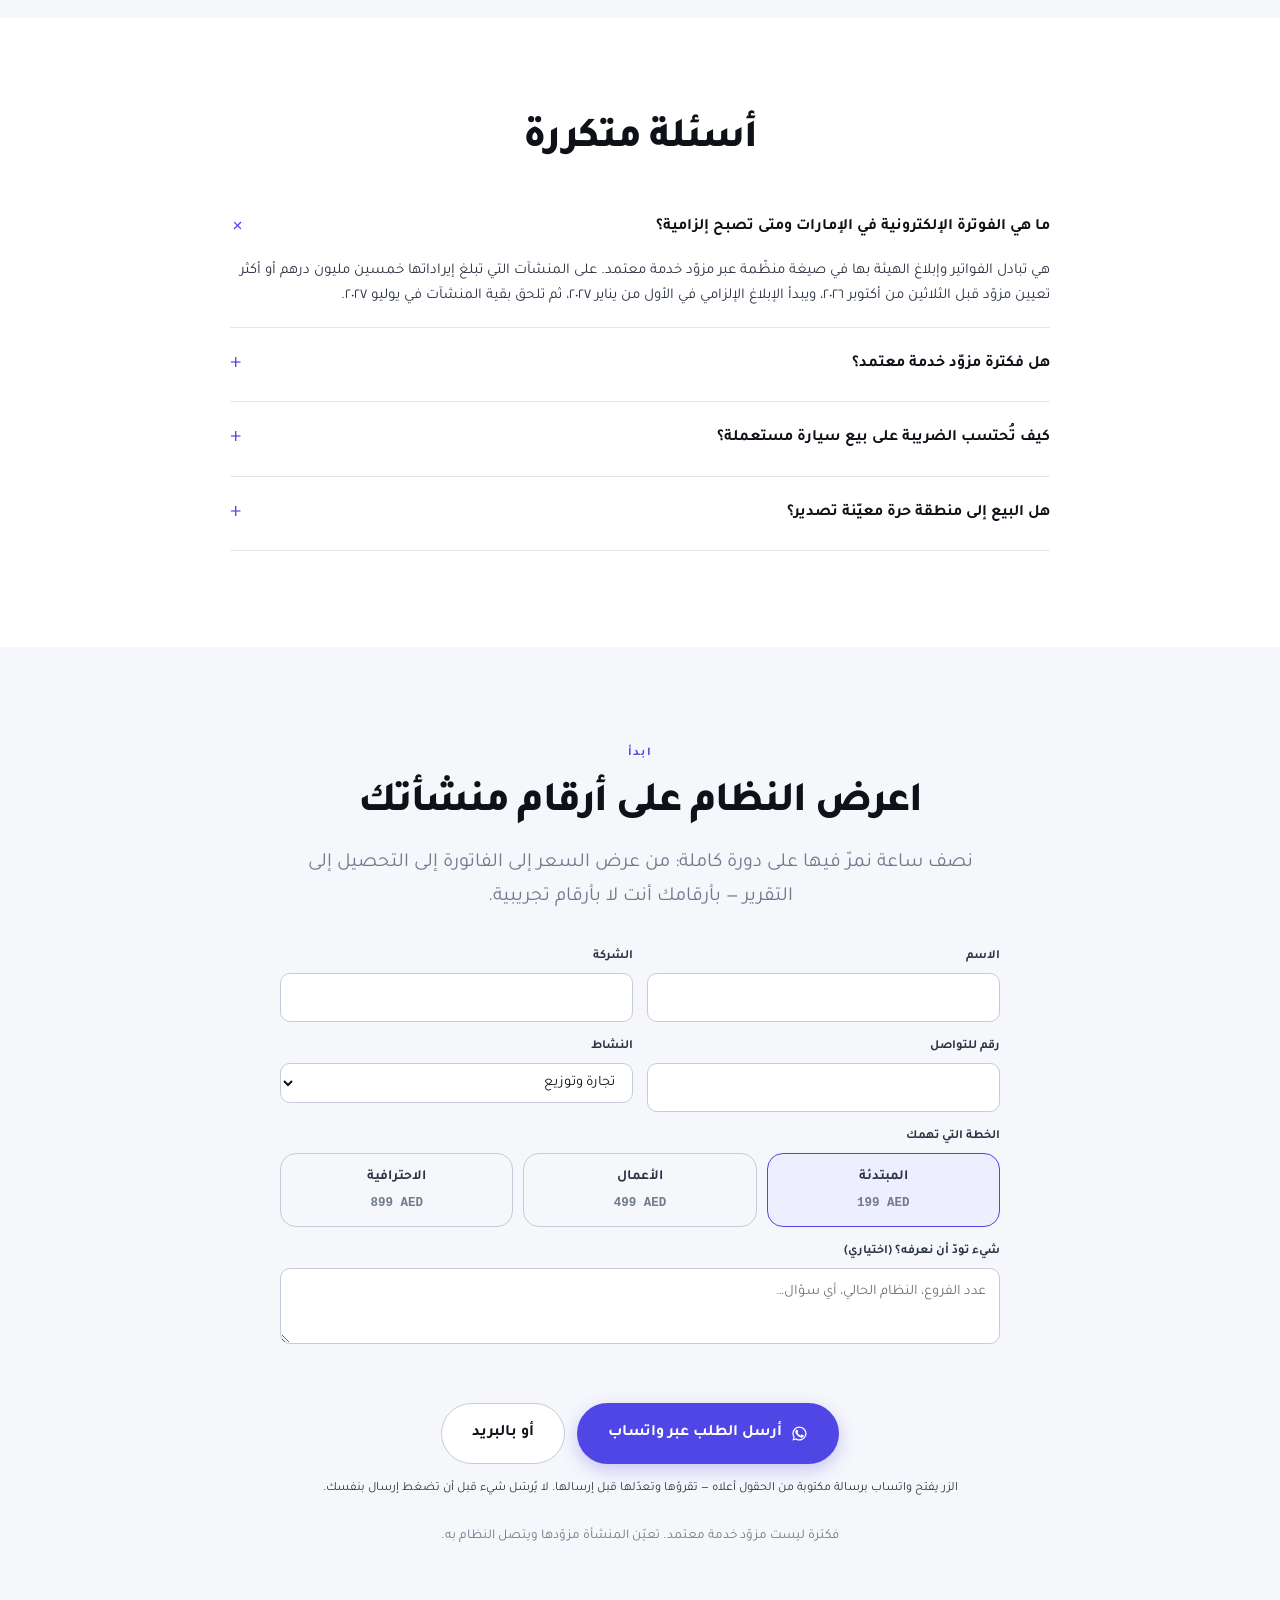
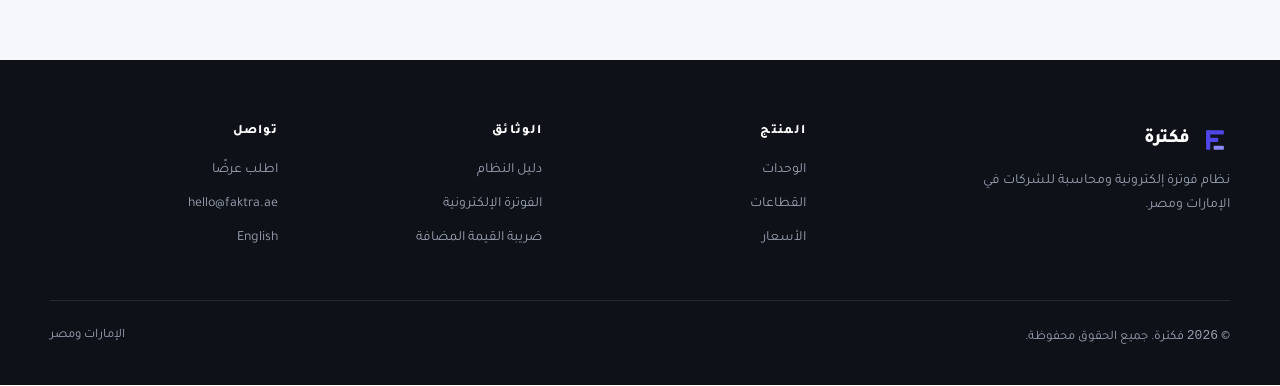
==== commit 6809f8eb: "الموقع: مزامنة من مستودع النظام" ====
--- a/ar/index.html
+++ b/ar/index.html
@@ -366,6 +366,25 @@
         </p>
       </article>
 
+      <article class="card hover reveal" data-only="EG">
+        <h3 style="font-size:18px">رقم صحيح ومستند مرفوض</h3>
+        <p style="font-size:14.5px">
+          المصلحة تتحقق من الختم على نصٍّ بالحرف لا على المعنى. نسبة كُتبت
+          <span class="en" dir="ltr">14.00</span> وخرجت
+          <span class="en" dir="ltr">14</span> قيمتها واحدة والمستند مرفوض،
+          والرسالة تقول «توقيع غير صالح» لا «النقطتان ناقصتان».
+        </p>
+      </article>
+
+      <article class="card hover reveal d1" data-only="EG">
+        <h3 style="font-size:18px">ختم لكل إيصال يوقف الكاشير</h3>
+        <p style="font-size:14.5px">
+          الإيصال الإلكتروني يُرسَل دفعاتٍ، والختم الواحد يغطي الدفعة كلها.
+          نظام يعامل الإيصال كفاتورة صغيرة يختم أربعمئة مرة في اليوم على
+          توكن واحد — فيقف الطابور، ويؤجَّل الإرسال، ثم يتراكم.
+        </p>
+      </article>
+
       <article class="card hover reveal d1" data-only="AE">
         <h3 style="font-size:18px">بيع إلى منطقة حرة يُعامَل تصديرًا</h3>
         <p style="font-size:14.5px">
@@ -480,6 +499,14 @@
       <article class="card hover reveal d2" style="padding:20px">
         <h3 style="font-size:16px;margin-bottom:6px">التصنيع والورش</h3>
         <p style="font-size:13.5px;margin:0;color:var(--muted)">أوامر تشغيل وخامات وأجور وتكلفة فعلية</p>
+      </article>
+      <article class="card hover reveal" style="padding:20px">
+        <h3 style="font-size:16px;margin-bottom:6px">الصيدليات</h3>
+        <p style="font-size:13.5px;margin:0;color:var(--muted)">تشغيلات وتواريخ صلاحية ونقطة بيع، وفئة ضريبية لكل صنف</p>
+      </article>
+      <article class="card hover reveal d1" style="padding:20px">
+        <h3 style="font-size:16px;margin-bottom:6px">العيادات والمراكز الطبية</h3>
+        <p style="font-size:13.5px;margin:0;color:var(--muted)">فوترة خدمات ومحاسبة ورواتب — وتوزيع ضريبة المدخلات يُحدَّد يدويًا</p>
       </article>
       <article class="card hover reveal d3" style="padding:20px">
         <h3 style="font-size:16px;margin-bottom:6px">الصيانة والتأجير</h3>
@@ -606,6 +633,44 @@
           حالتها، ويمر الإبلاغ الرسمي عبر مزوّد معتمد تتعاقد معه المنشأة ويتصل
           به النظام.</p>
       </details>
+      <details data-only="EG">
+        <summary>ما الفرق بين الفاتورة الإلكترونية والإيصال الإلكتروني؟</summary>
+        <p>الفاتورة للبيع لمنشأة لها رقم تسجيل، والإيصال للبيع للمستهلك
+          النهائي. وليسا صورتين من شيء واحد: الإيصالات تُرسَل دفعاتٍ يغطيها
+          ختم واحد، بينما كل فاتورة تُختَم وتُرسَل وتُتابَع على حدة.</p>
+      </details>
+
+      <details data-only="EG">
+        <summary>ما الذي أحتاجه لأبدأ الإرسال إلى المصلحة؟</summary>
+        <p>ثلاثة: بيانات اعتماد تصدرها لك المصلحة باسمك، ورقم تسجيل من تسع
+          خانات مع كود النشاط الذي سُجّلت تحته، وختم إلكتروني على توكن.
+          والشاشة تسمّي لك ما ينقص واحدًا واحدًا بدل أن تقول «الإعدادات غير
+          مكتملة».</p>
+      </details>
+
+      <details data-only="EG">
+        <summary>كيف يعمل الختم الإلكتروني والشهادة في مكتبي؟</summary>
+        <p>الشهادة تبقى على التوكن في مكتبك، ولا يستطيع أي خادم أن يلمسها —
+          وهذا في صالحك. فيعمل برنامج صغير على الجهاز نفسه، يستقبل النص
+          المطلوب ختمه ويعيده مختومًا. ومن يقول لك إن برنامجه يختم عنك من
+          عنده، فاسأله: أين المفتاح؟</p>
+      </details>
+
+      <details data-only="EG">
+        <summary>ماذا يحدث إذا رفضت المصلحة مستندًا؟</summary>
+        <p>تظهر الحالة «مرفوض» مع سبب المصلحة، ويبقى المستند في صندوق الصادر
+          لإعادة الإرسال بعد التصحيح. والأهم أن أغلب أسباب الرفض يمنعها
+          النظام قبل الإصدار أصلًا — صنف بلا كود، أو طرف بلا رقم تسجيل، أو
+          إشعار دائن بلا فاتورة أصلية — لأن الفاتورة بعد إصدارها تحمل رقمًا
+          قانونيًا وقيدًا في الدفتر، وسحبها يكلّف إشعارًا دائنًا ومكالمة.</p>
+      </details>
+
+      <details data-only="EG">
+        <summary>هل الأسعار بالجنيه ثابتة؟</summary>
+        <p>السعر يُثبَّت عند الاشتراك ولا يتغيّر خلال مدته. والأسعار مبنية
+          على السوق المصري، لا محوَّلة من سعر بلد آخر.</p>
+      </details>
+
       <details data-only="AE">
         <summary>كيف تُحتسب الضريبة على بيع سيارة مستعملة؟</summary>
         <p>على هامش الربح لا على السعر الكامل. سيارة اشتُريت بـ ٥٦٬٠٠٠ درهم
@@ -632,14 +697,73 @@
       التحصيل إلى التقرير — بأرقامك أنت لا بأرقام تجريبية.
     </p>
 
-    <p class="reveal d3" style="display:flex;gap:12px;justify-content:center;flex-wrap:wrap">
-      <!-- ⬇ استبدل الرقم برقم واتساب الخاص بك ⬇ -->
-      <a class="btn btn-primary btn-lg" rel="noopener" target="_blank"
-         href="https://wa.me/971500000000?text=%D8%A7%D9%84%D8%B3%D9%84%D8%A7%D9%85%20%D8%B9%D9%84%D9%8A%D9%83%D9%85%D8%8C%20%D8%A3%D9%88%D8%AF%20%D9%85%D8%B9%D8%B1%D9%81%D8%A9%20%D8%A7%D9%84%D9%85%D8%B2%D9%8A%D8%AF%20%D8%B9%D9%86%20%D9%81%D9%83%D8%AA%D8%B1%D8%A9">
-        تواصل عبر واتساب</a>
-      <a class="btn btn-ghost btn-lg" href="mailto:hello@faktra.ae?subject=%D8%B7%D9%84%D8%A8%20%D8%B9%D8%B1%D8%B6">
-        أرسل بريدًا</a>
-    </p>
+    <form class="req reveal d3" data-demo-form="" novalidate>
+      <div>
+        <label for="rqName">الاسم</label>
+        <input id="rqName" name="name" autocomplete="name" required>
+      </div>
+      <div>
+        <label for="rqCompany">الشركة</label>
+        <input id="rqCompany" name="company" autocomplete="organization" required>
+      </div>
+      <div>
+        <label for="rqPhone">رقم للتواصل</label>
+        <input id="rqPhone" name="phone" type="tel" dir="ltr" autocomplete="tel">
+      </div>
+      <div>
+        <label for="rqSector">النشاط</label>
+        <select id="rqSector" name="sector">
+          <option>تجارة وتوزيع</option>
+          <option>تجزئة</option>
+          <option>صيدلية</option>
+          <option>عيادة أو مركز طبي</option>
+          <option>مطاعم وكافيهات</option>
+          <option>مصانع وورش</option>
+          <option>مقاولات</option>
+          <option>استيراد وتصدير</option>
+          <option>دعاية وطباعة</option>
+          <option>خدمات مهنية</option>
+          <option>نشاط آخر</option>
+        </select>
+      </div>
+
+      <div class="wide">
+        <label>الخطة التي تهمك</label>
+        <div class="plans">
+          <label><input type="radio" name="plan" value="المبتدئة" checked>
+            <span><b>المبتدئة</b>
+              <i data-only="AE">199 AED</i><i data-only="EG">899 EGP</i></span></label>
+          <label><input type="radio" name="plan" value="الأعمال">
+            <span><b>الأعمال</b>
+              <i data-only="AE">499 AED</i><i data-only="EG">1,999 EGP</i></span></label>
+          <label><input type="radio" name="plan" value="الاحترافية">
+            <span><b>الاحترافية</b>
+              <i data-only="AE">899 AED</i><i data-only="EG">3,999 EGP</i></span></label>
+        </div>
+      </div>
+
+      <div class="wide">
+        <label for="rqNote">شيء تودّ أن نعرفه؟ <span class="muted">(اختياري)</span></label>
+        <textarea id="rqNote" name="note" rows="2"
+          placeholder="عدد الفروع، النظام الحالي، أي سؤال…"></textarea>
+      </div>
+
+      <div class="wide req-err" data-req-err="" role="alert"></div>
+
+      <div class="wide" style="display:flex;gap:12px;flex-wrap:wrap;justify-content:center">
+        <button class="btn btn-primary btn-lg" type="submit">
+          <svg viewBox="0 0 24 24" fill="currentColor" aria-hidden="true"><path d="M17.5 14.4c-.3-.2-1.7-.9-2-1-.3-.1-.5-.2-.7.1-.2.3-.7 1-.9 1.2-.2.2-.3.2-.6.1-1.7-.9-2.9-1.6-4-3.5-.3-.5.3-.5.8-1.5.1-.2 0-.4 0-.5s-.7-1.6-.9-2.2c-.2-.6-.5-.5-.7-.5h-.6c-.2 0-.5.1-.8.4-.3.3-1 1-1 2.5s1.1 2.9 1.2 3.1c.1.2 2.1 3.2 5.1 4.5 1.9.8 2.6.9 3.5.7.6-.1 1.7-.7 1.9-1.4.2-.7.2-1.2.2-1.4-.1-.1-.3-.2-.5-.3z"></path><path d="M12 2a10 10 0 00-8.6 15.1L2 22l5-1.3A10 10 0 1012 2zm0 18.2c-1.5 0-3-.4-4.3-1.2l-.3-.2-3 .8.8-2.9-.2-.3A8.2 8.2 0 1112 20.2z"></path></svg>
+          أرسل الطلب عبر واتساب</button>
+        <a class="btn btn-ghost btn-lg" data-demo-mail=""
+           href="mailto:hello@faktra.ae?subject=%D8%B7%D9%84%D8%A8%20%D8%B9%D8%B1%D8%B6">
+          أو بالبريد</a>
+      </div>
+
+      <p class="wide muted" style="font-size:12.5px;text-align:center;margin:0">
+        الزر يفتح واتساب برسالة مكتوبة من الحقول أعلاه — تقرؤها وتعدّلها
+        قبل إرسالها. لا يُرسَل شيء قبل أن تضغط إرسال بنفسك.
+      </p>
+    </form>
 
     <p class="reveal d4" style="font-size:13.5px;color:var(--muted);margin-top:26px">
       <span data-only="AE">فكترة ليست مزوّد خدمة معتمد. تعيّن المنشأة مزوّدها ويتصل النظام به.</span>
--- a/site.css
+++ b/site.css
@@ -402,3 +402,46 @@
   .shell { width: calc(100% - 28px); }
   h1 { letter-spacing: -.02em; }
 }
+
+/* ---------- نموذج طلب العرض ----------
+
+   النموذج لا يُرسَل إلى خادم — لا خادم هنا. يبني رسالة واتساب
+   ويفتحها. ولأن الرسالة تُبنى من الحقول، فالحقل الفارغ يعني سطرًا
+   ناقصًا في الرسالة لا رسالة مكسورة. */
+
+.req { display: grid; grid-template-columns: 1fr 1fr; gap: 14px;
+  text-align: start; margin-bottom: 18px; }
+.req .wide { grid-column: 1 / -1; }
+.req label { display: block; font-size: 12.5px; font-weight: 700;
+  color: var(--ink-2); margin-bottom: 6px; }
+.req input, .req select, .req textarea {
+  width: 100%; font: inherit; font-size: 14.5px; color: var(--ink);
+  background: var(--surface); border: 1px solid var(--line-strong);
+  border-radius: var(--r); padding: 11px 13px; transition: border-color .16s;
+}
+.req input:focus, .req select:focus, .req textarea:focus {
+  outline: none; border-color: var(--indigo);
+  box-shadow: 0 0 0 3px var(--indigo-wash);
+}
+.req textarea { resize: vertical; min-height: 76px; }
+.req .req-err { color: var(--neg); font-size: 12.5px; min-height: 18px; }
+
+/* اختيار الباقة: بطاقات لا قائمة منسدلة — السعر جزء من الاختيار */
+.plans { display: grid; grid-template-columns: repeat(3, 1fr); gap: 10px; }
+.plans label { display: block; margin: 0; cursor: pointer; }
+.plans input { position: absolute; opacity: 0; width: 0; height: 0; }
+.plans span { display: block; border: 1px solid var(--line-strong);
+  border-radius: var(--r-lg); padding: 12px 10px; text-align: center;
+  transition: border-color .16s, background .16s; }
+.plans b { display: block; font-size: 14px; font-weight: 700; }
+.plans i { display: block; font-style: normal; font-size: 12.5px;
+  color: var(--muted); margin-top: 3px; font-family: var(--mono);
+  direction: ltr; }
+.plans input:checked + span { border-color: var(--indigo);
+  background: var(--indigo-wash); }
+.plans input:focus-visible + span { box-shadow: 0 0 0 3px var(--indigo-wash); }
+
+@media (max-width: 640px) {
+  .req { grid-template-columns: 1fr; }
+  .plans { grid-template-columns: 1fr; }
+}
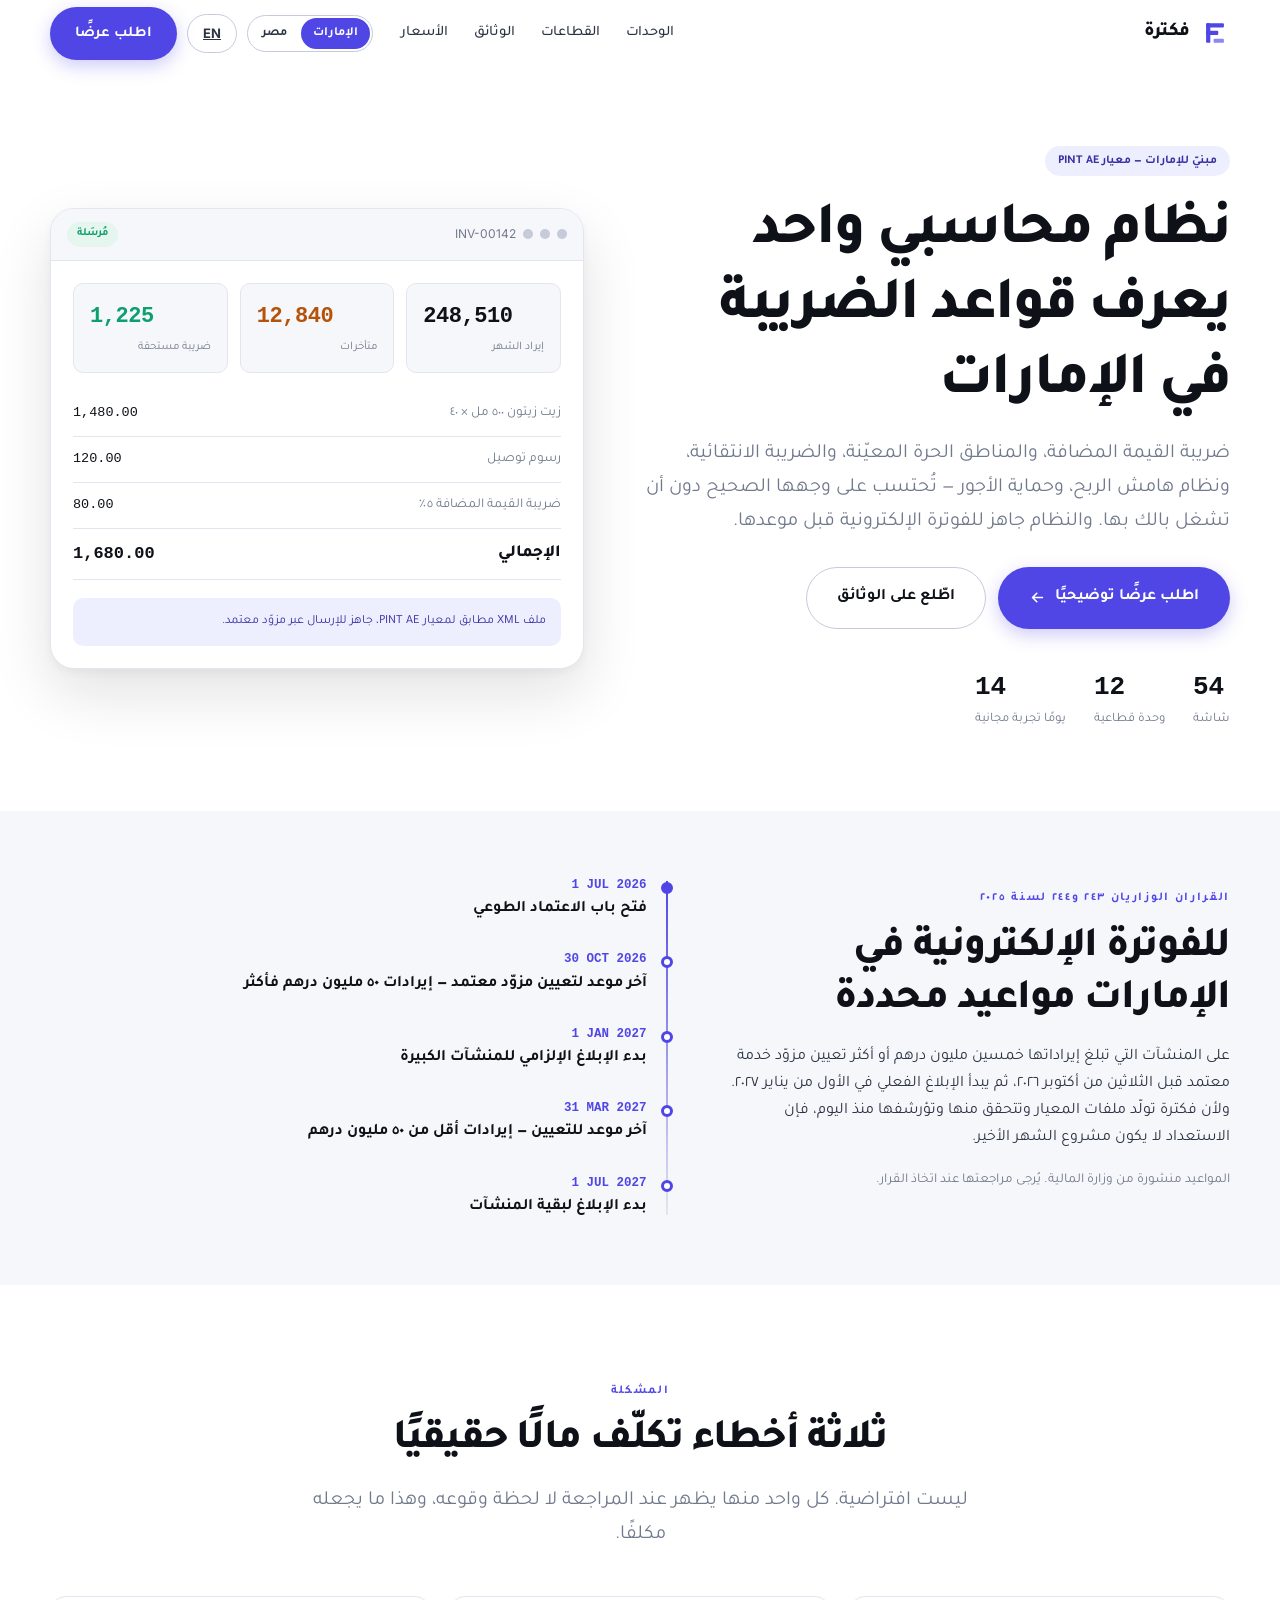
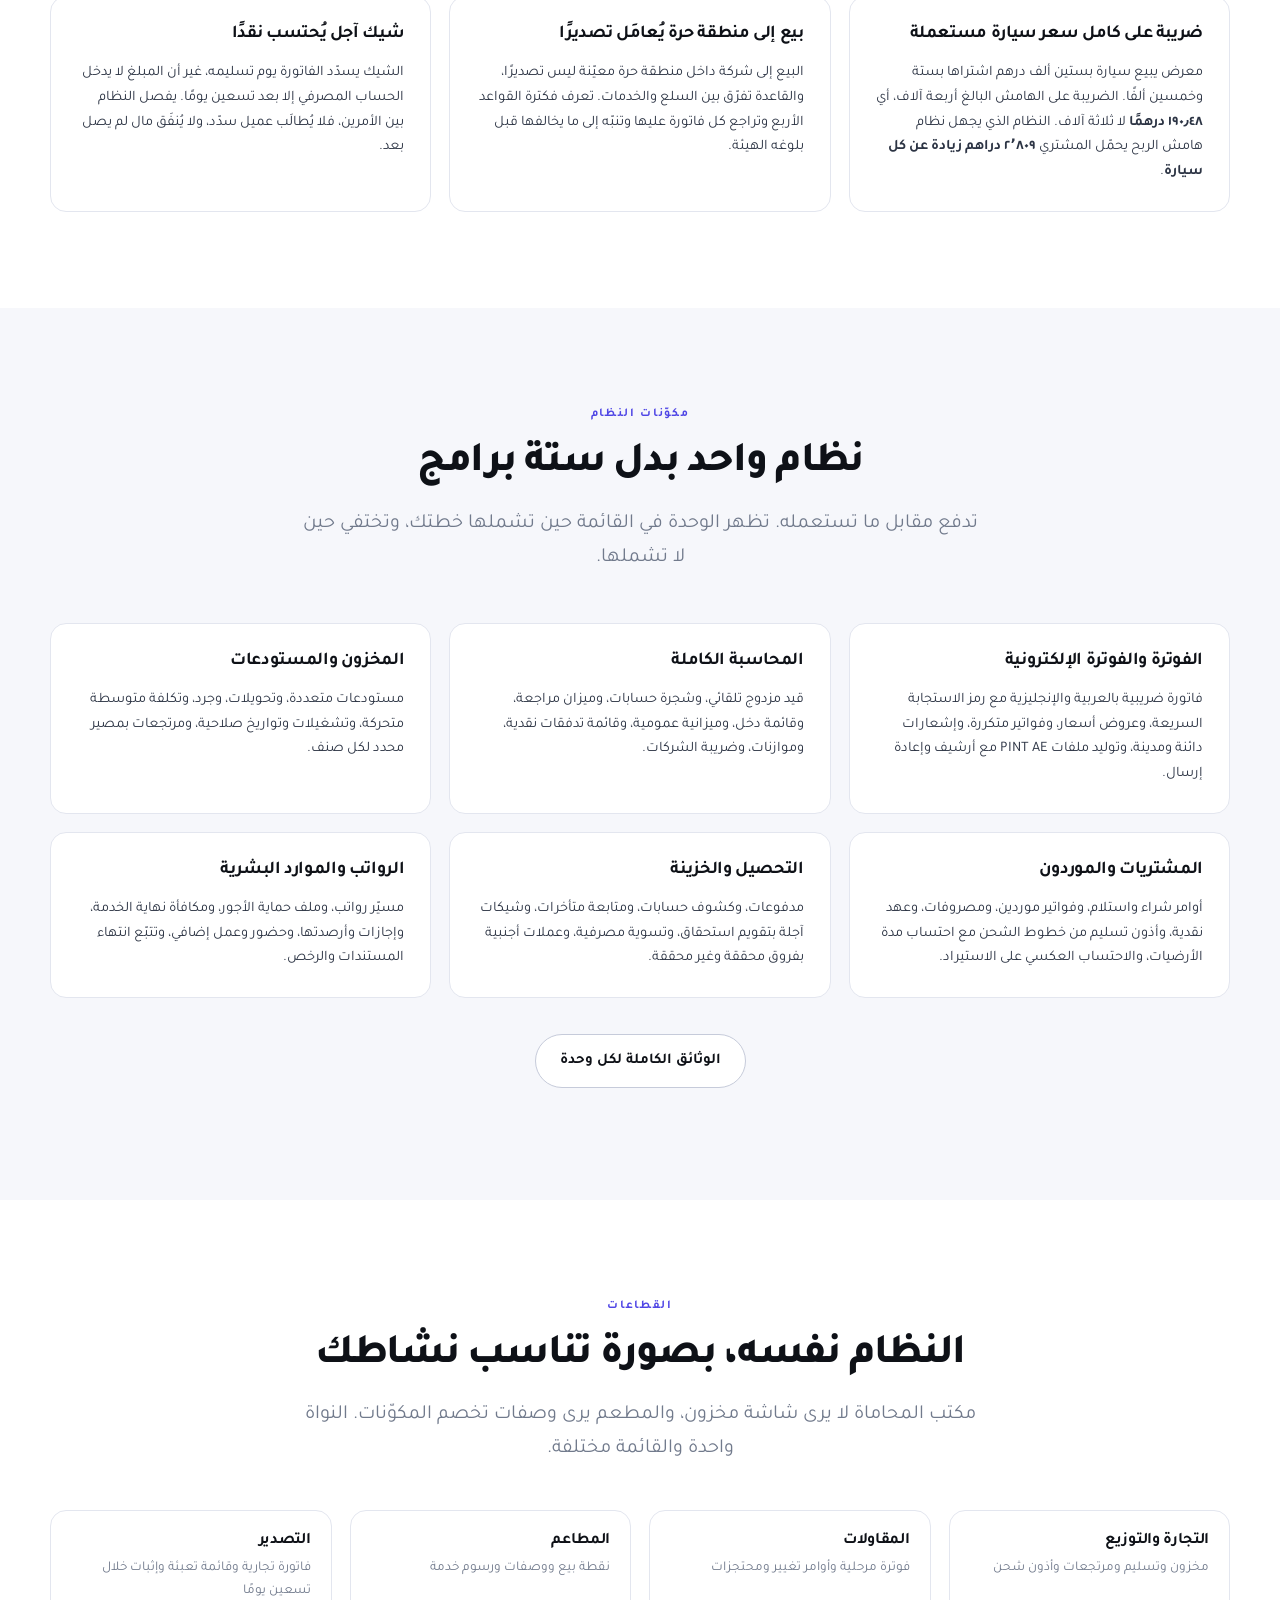
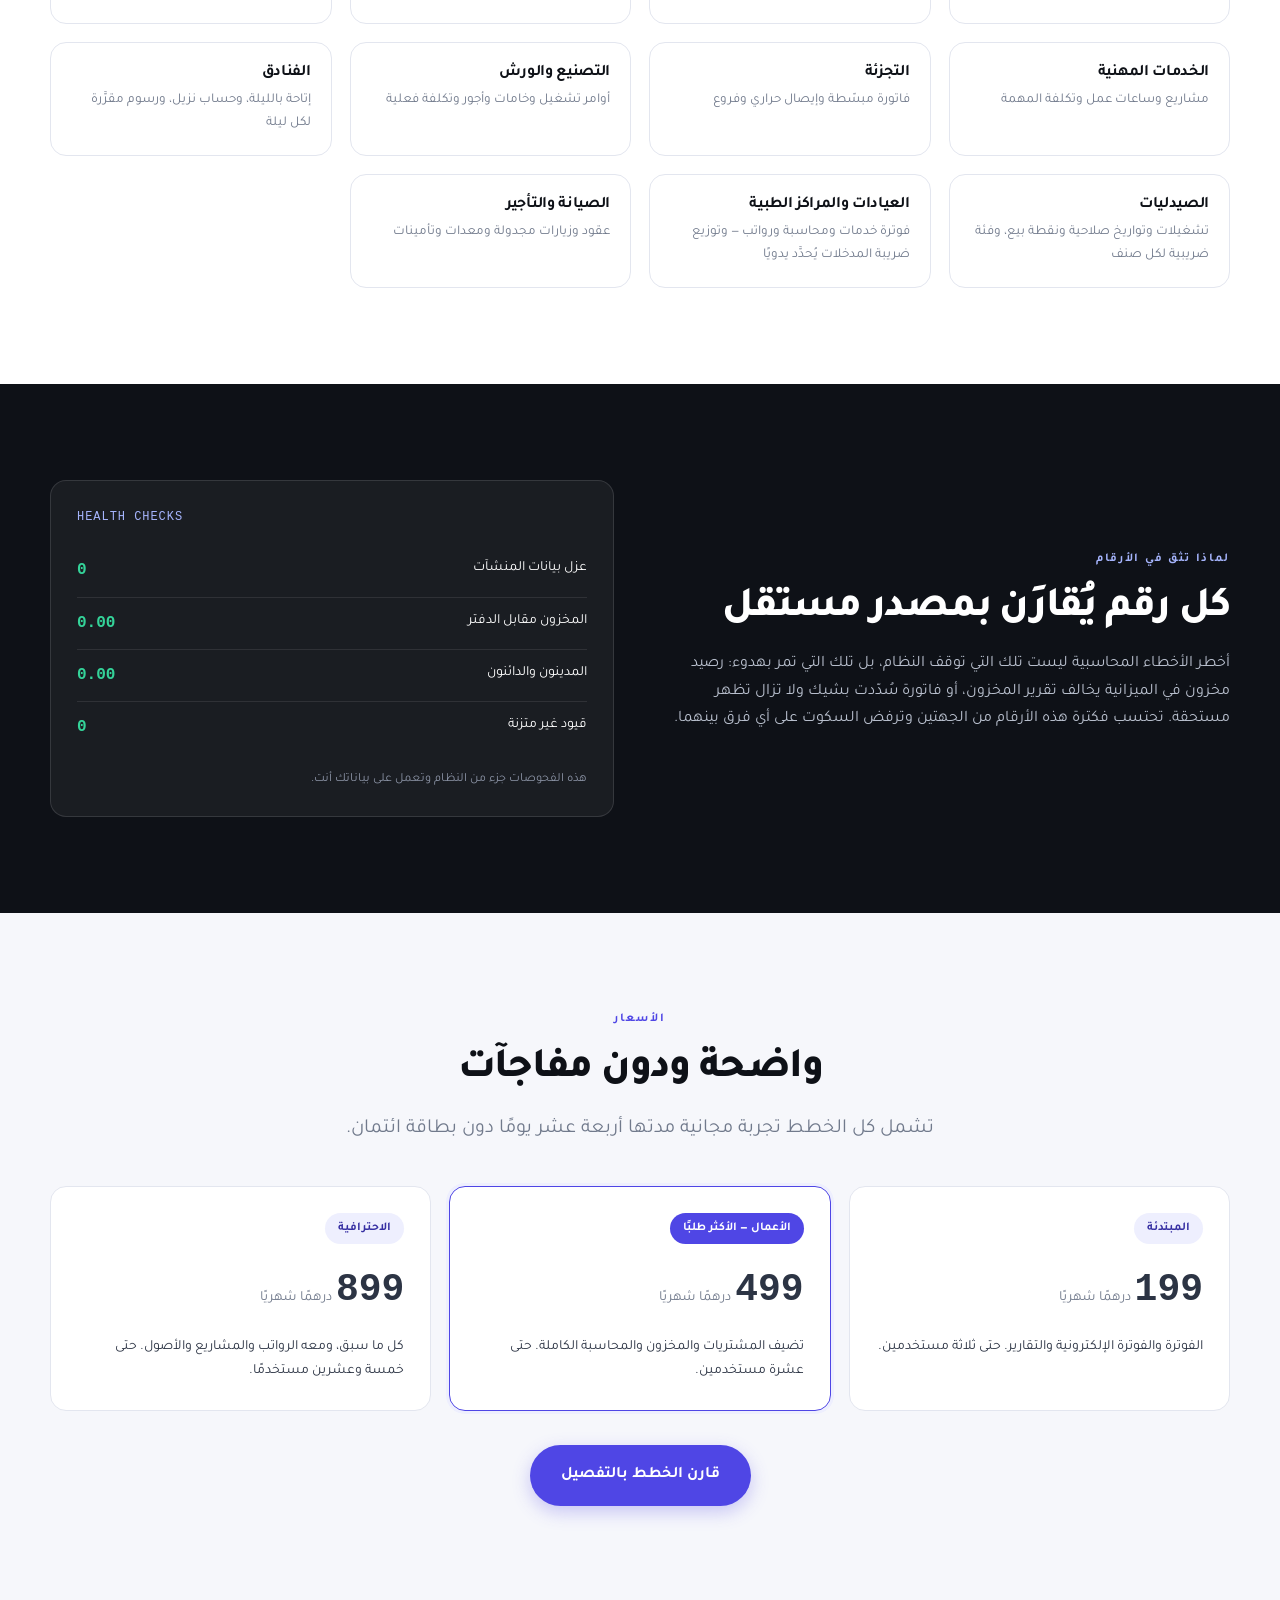
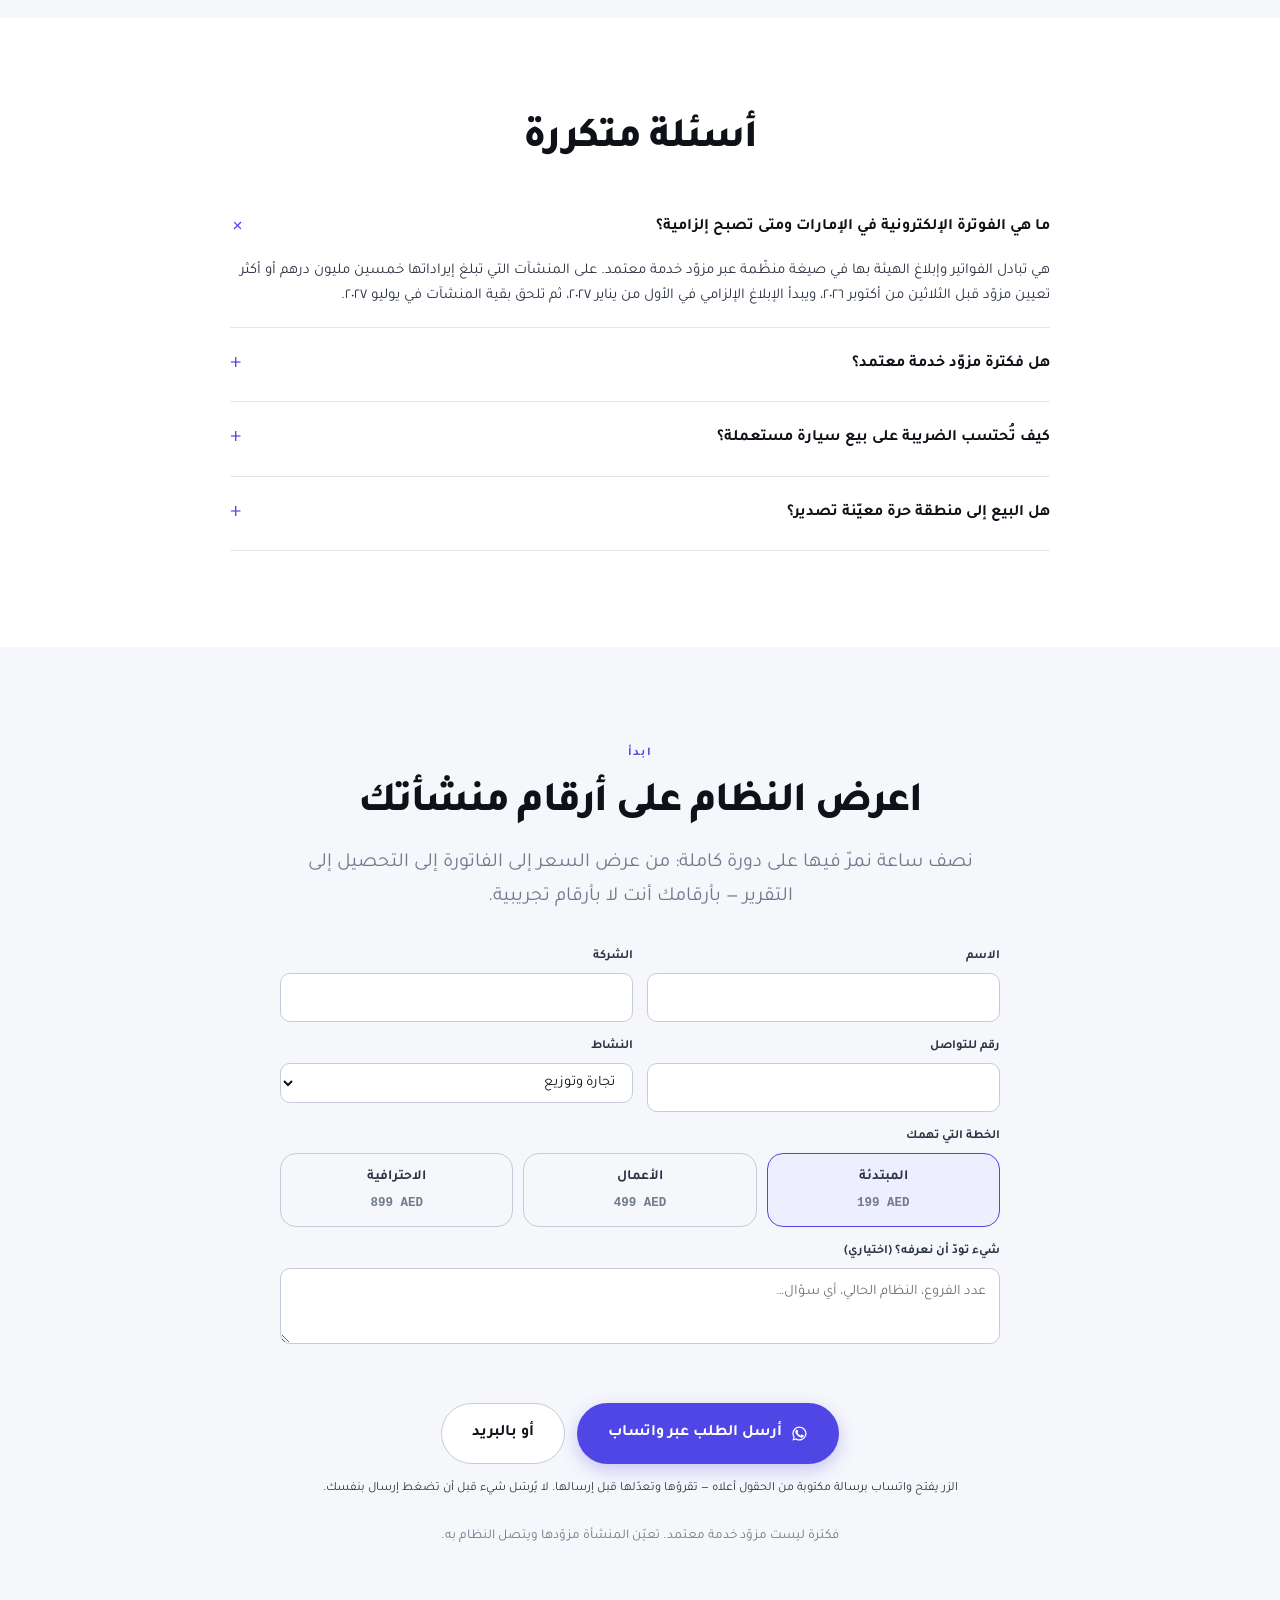
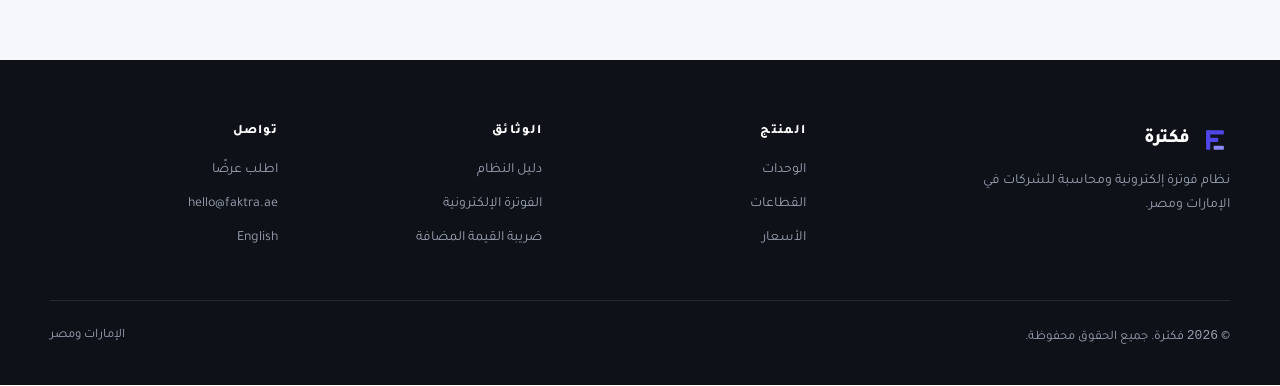
==== commit ee1618a2: "الموقع: مزامنة من مستودع النظام" ====
--- a/ar/index.html
+++ b/ar/index.html
@@ -59,6 +59,7 @@
         "نظام هامش الربح للسلع المستعملة",
         "الضريبة الانتقائية وإقرارها",
         "محاسبة بالقيد المزدوج وقوائم مالية",
+        "الفنادق: إتاحة بالليلة وحساب نزيل ورسوم مقرَّرة لكل ليلة",
         "إدارة المخزون بالتكلفة المتوسطة المتحركة",
         "المشتريات والموردون والشيكات الآجلة",
         "الرواتب وملف حماية الأجور ومكافأة نهاية الخدمة"
@@ -500,6 +501,10 @@
         <h3 style="font-size:16px;margin-bottom:6px">التصنيع والورش</h3>
         <p style="font-size:13.5px;margin:0;color:var(--muted)">أوامر تشغيل وخامات وأجور وتكلفة فعلية</p>
       </article>
+      <article class="card hover reveal d2" style="padding:20px">
+        <h3 style="font-size:16px;margin-bottom:6px">الفنادق</h3>
+        <p style="font-size:13.5px;margin:0;color:var(--muted)">إتاحة بالليلة، وحساب نزيل، ورسوم مقرَّرة لكل ليلة</p>
+      </article>
       <article class="card hover reveal" style="padding:20px">
         <h3 style="font-size:16px;margin-bottom:6px">الصيدليات</h3>
         <p style="font-size:13.5px;margin:0;color:var(--muted)">تشغيلات وتواريخ صلاحية ونقطة بيع، وفئة ضريبية لكل صنف</p>
